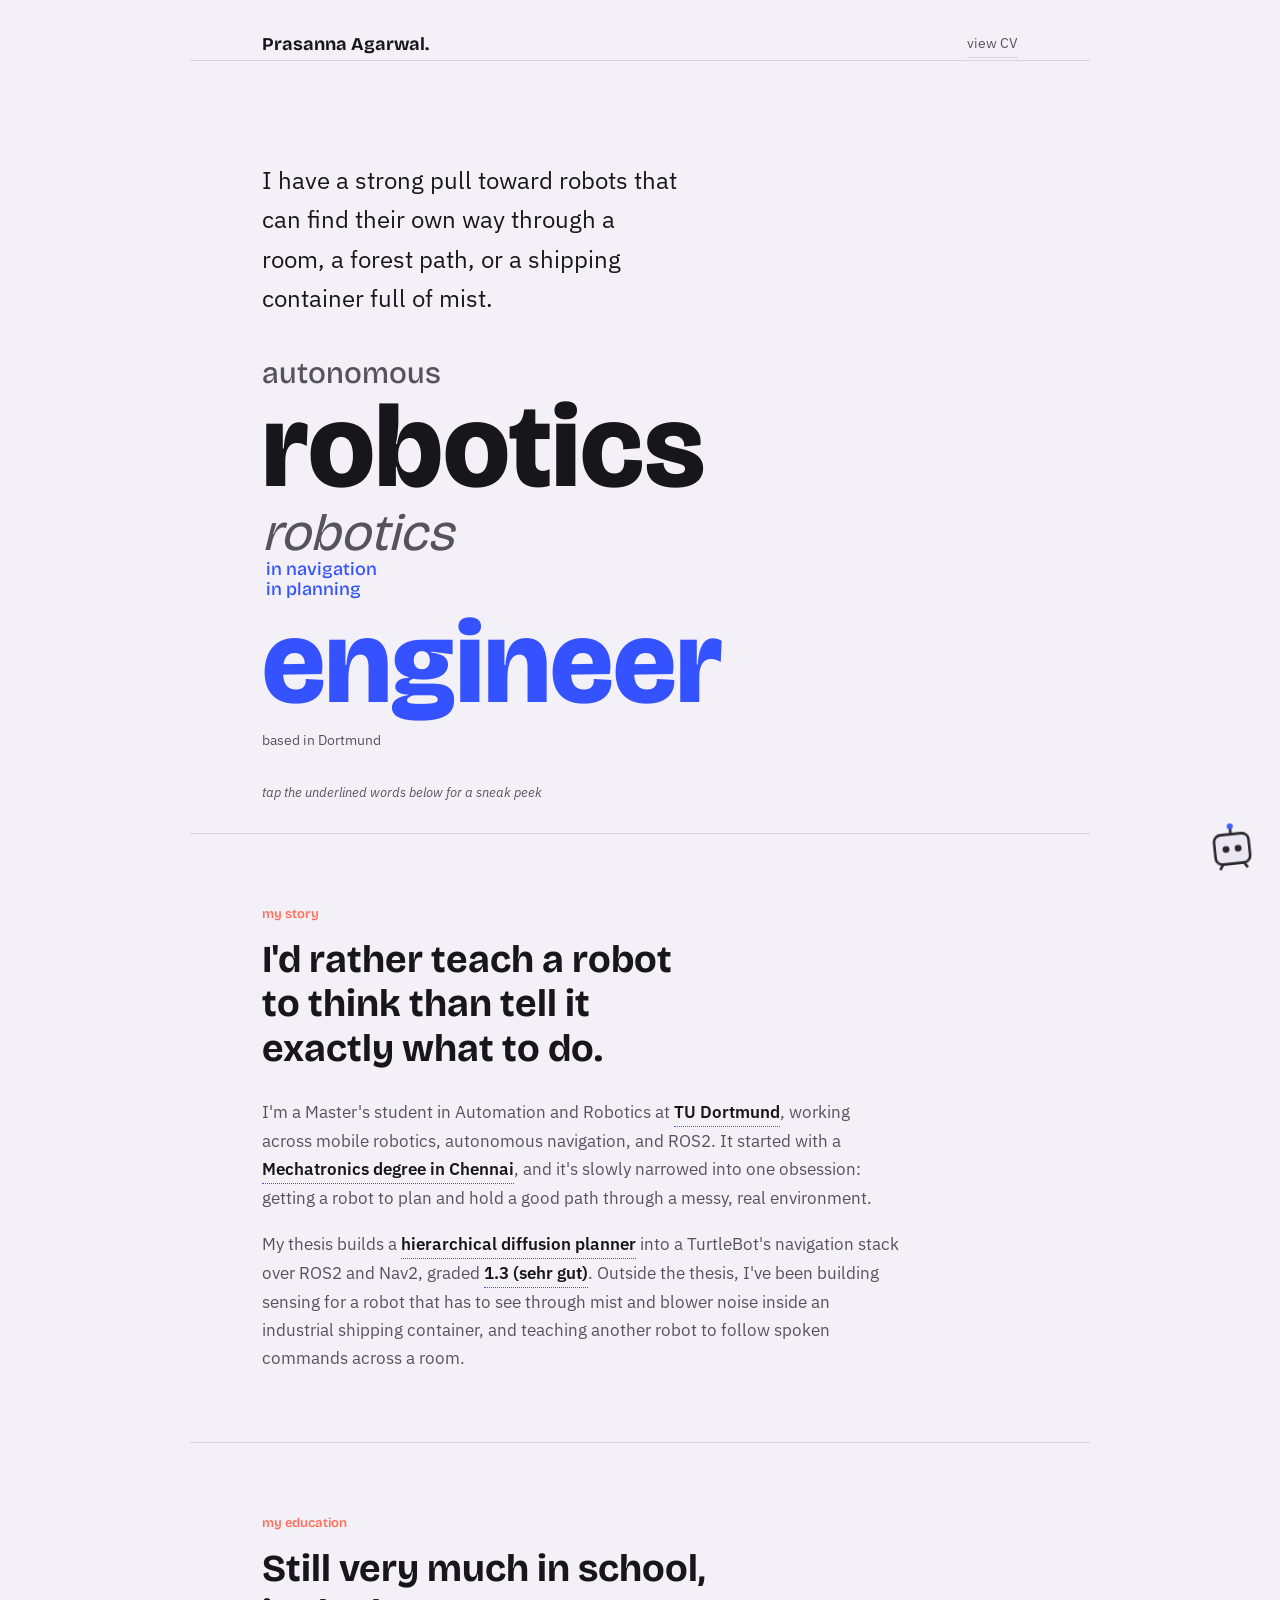
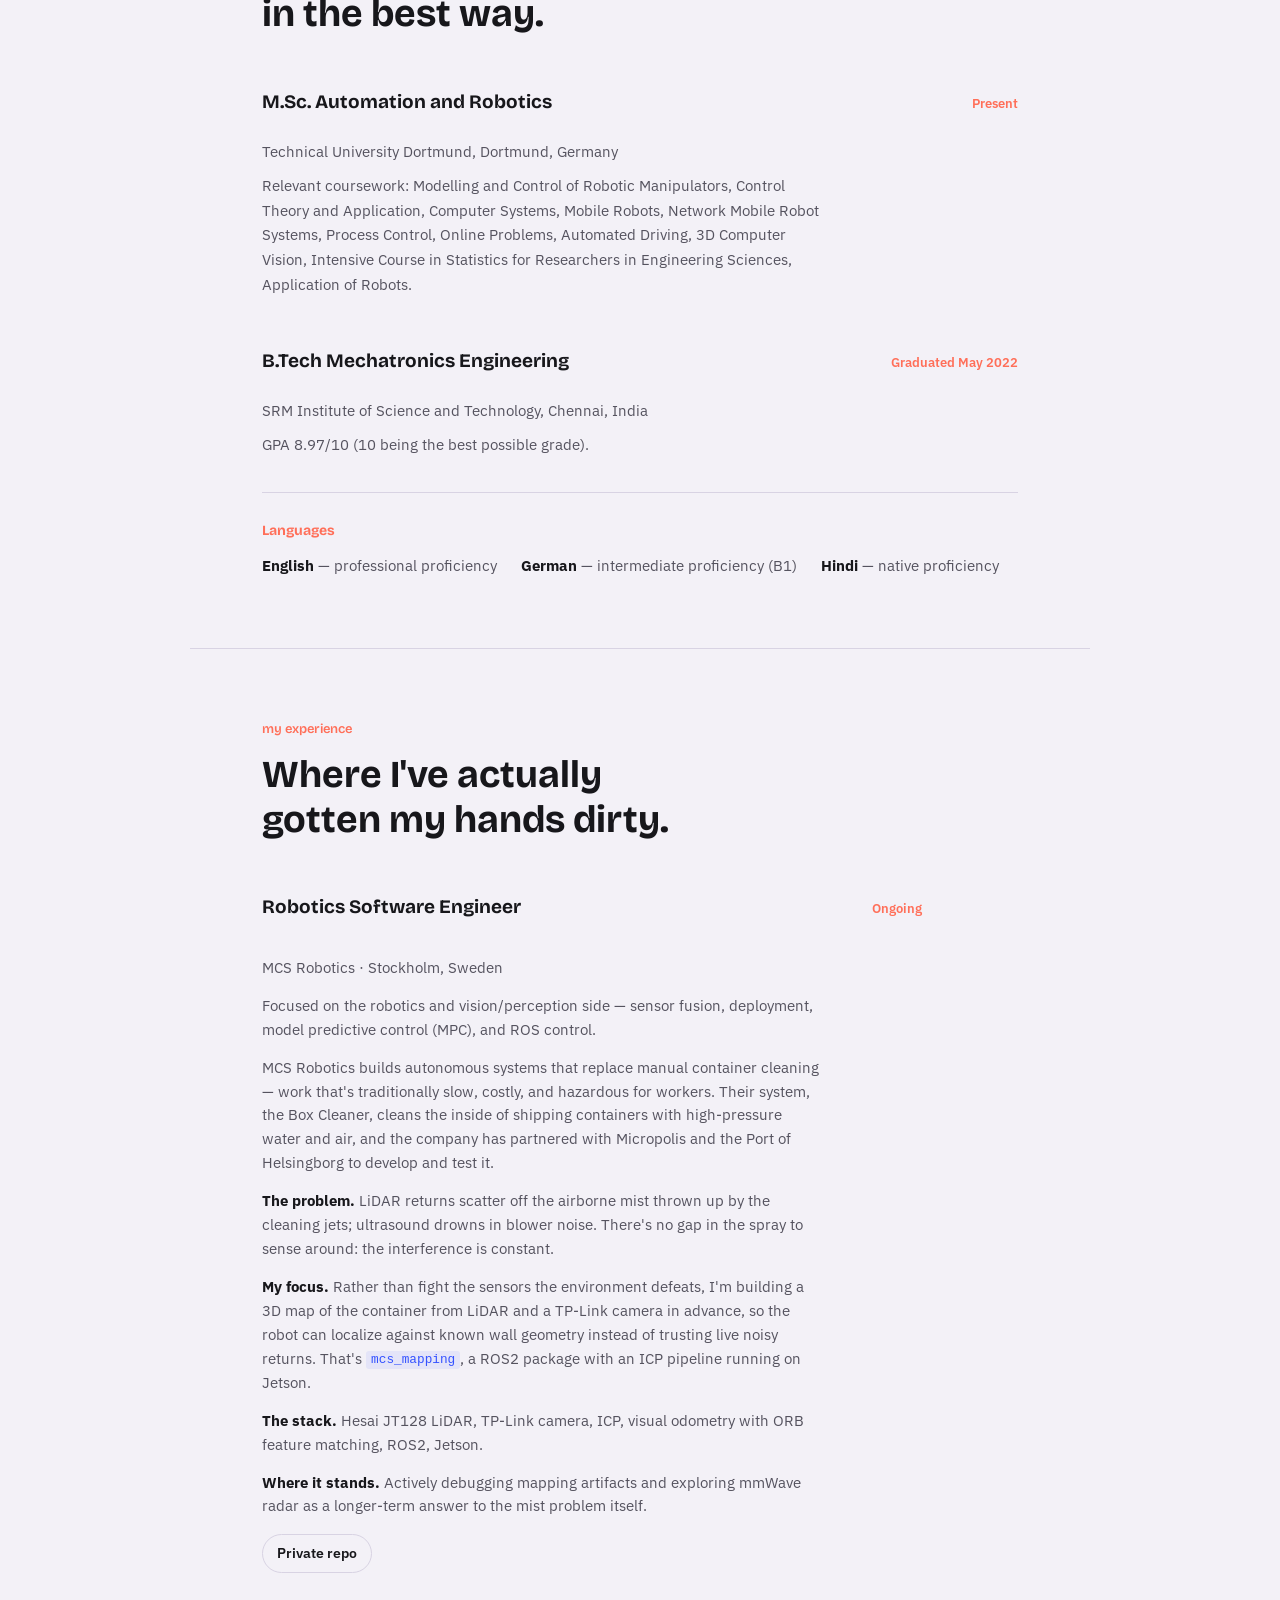
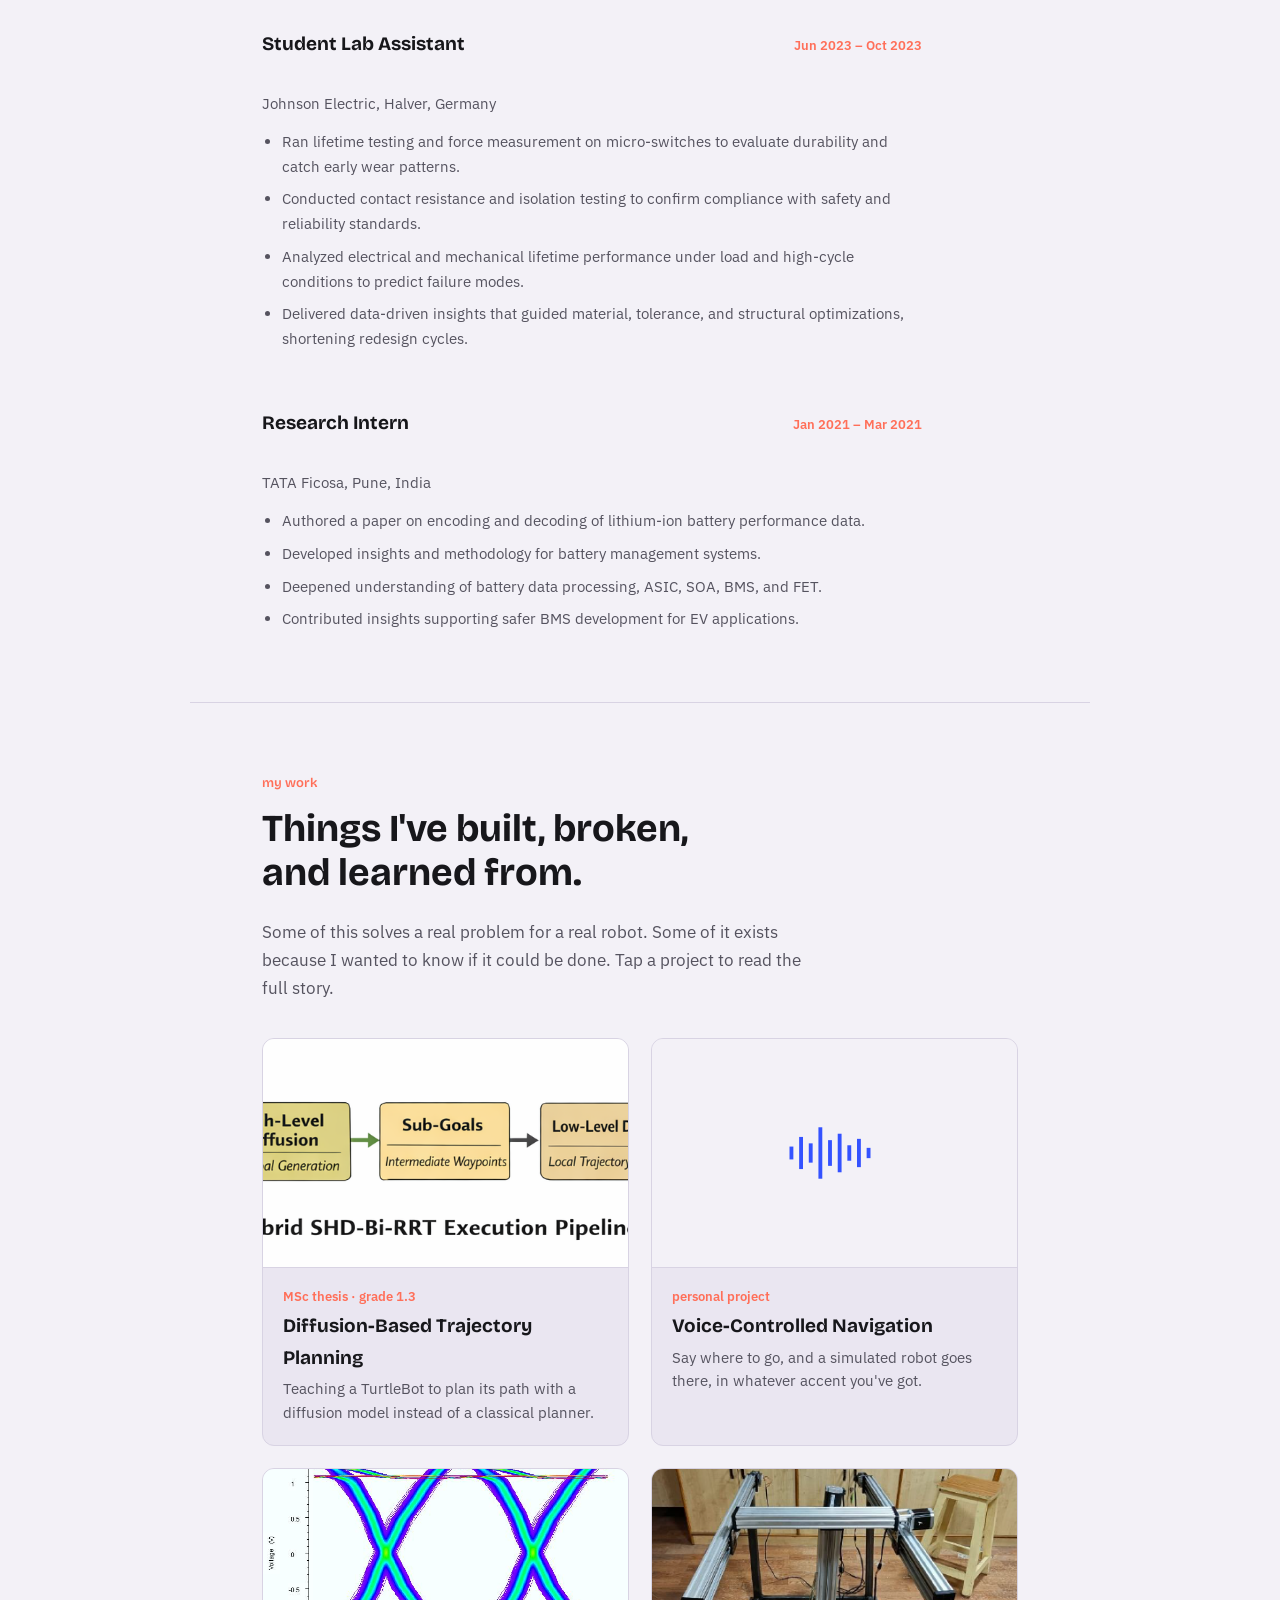
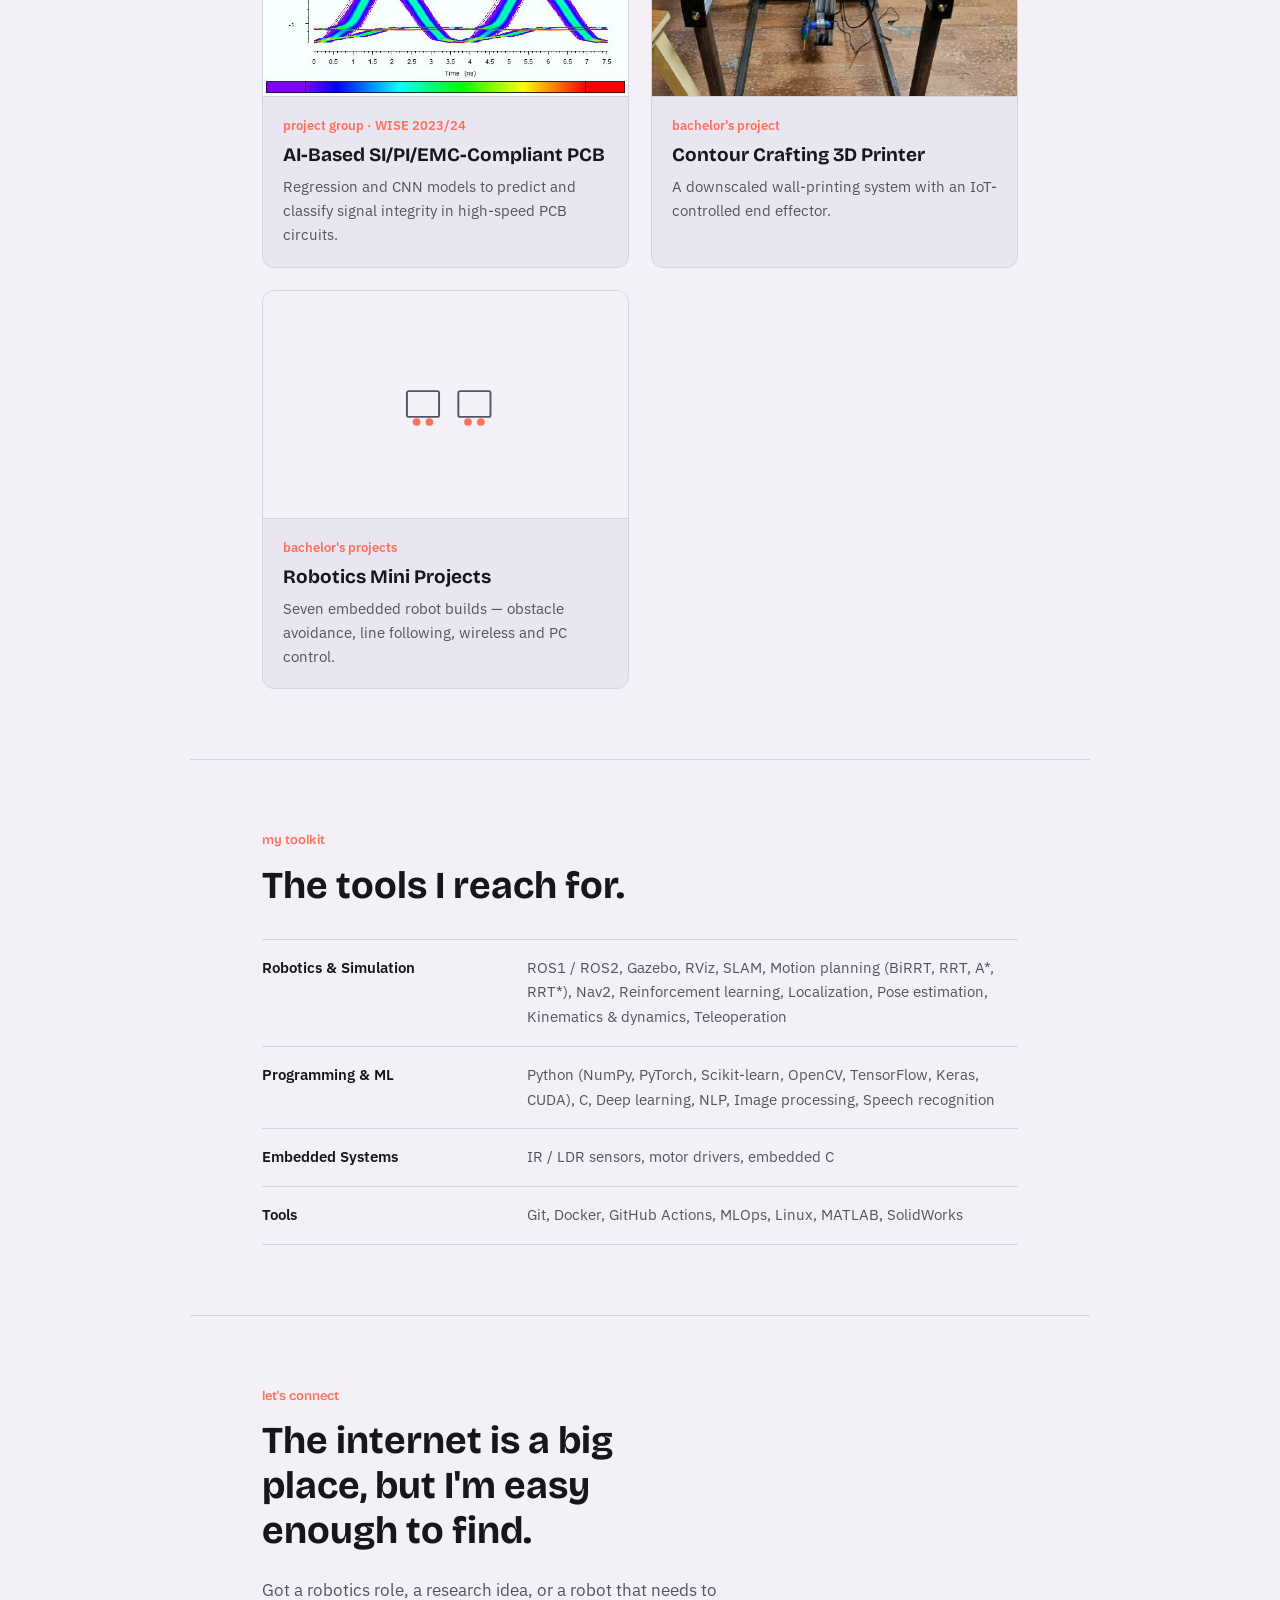
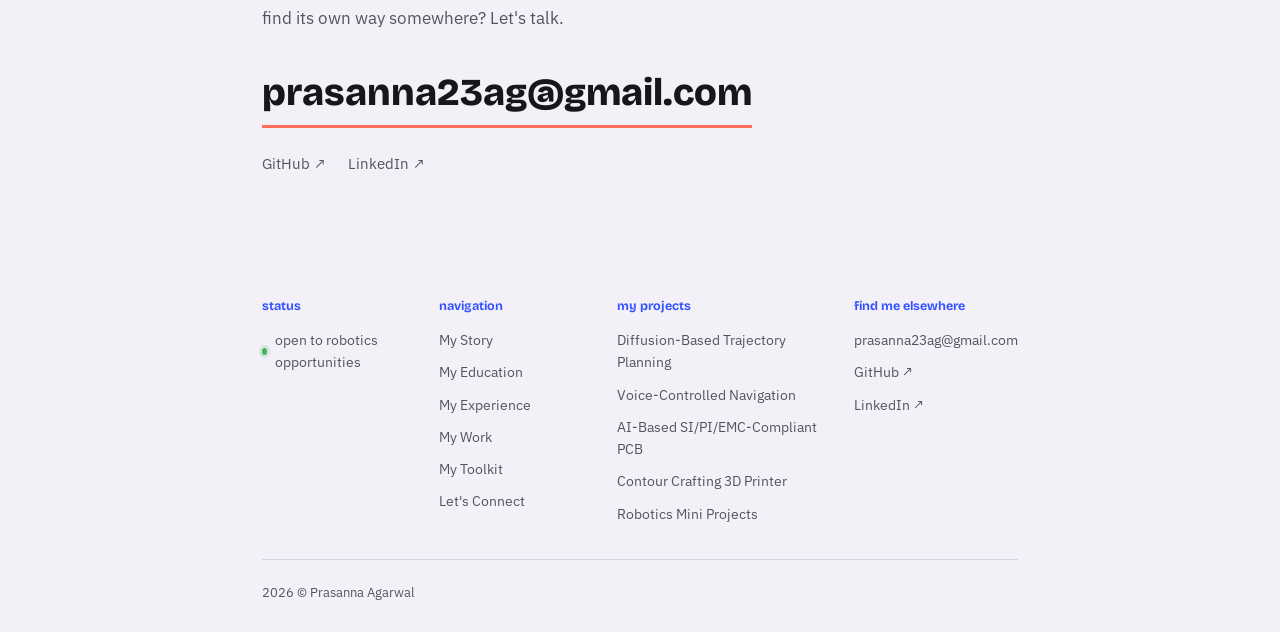
==== index.html @ aa534181 "Add files via upload" ====
<!DOCTYPE html>
<html lang="en">
<head>
<meta charset="UTF-8">
<meta name="viewport" content="width=device-width, initial-scale=1.0">
<title>Prasanna Agarwal, Robotics Engineer</title>
<meta name="description" content="Prasanna Agarwal: mobile robotics, autonomous navigation, trajectory planning. Based in Dortmund.">
<link rel="preconnect" href="https://fonts.googleapis.com">
<link rel="preconnect" href="https://fonts.gstatic.com" crossorigin>
<link href="https://fonts.googleapis.com/css2?family=Bricolage+Grotesque:opsz,wght@12..96,400..800&family=IBM+Plex+Sans:wght@400;500;600&display=swap" rel="stylesheet">
<link rel="stylesheet" href="style.css">
</head>
<body>

<header class="site-header">
  <a href="#" class="wordmark">Prasanna Agarwal.</a>
  <a class="cv-link" href="Prasanna_Agarwal_CV.pdf" target="_blank" rel="noopener">view CV</a>
</header>

<main>

  <!-- HERO -->
  <section class="hero">
    <p class="hero-lede">I have a strong pull toward robots that can find their own way through a room, a forest path, or a shipping container full of mist.</p>

    <div class="word-collage" aria-hidden="false">
      <span class="cw cw-a">autonomous</span>
      <span class="cw cw-b">robotics</span>
      <span class="cw cw-c">robotics</span>
      <span class="cw cw-dash">in navigation</span>
      <span class="cw cw-dash">in planning</span>
      <span class="cw cw-final">engineer</span>
      <span class="cw cw-caption">based in Dortmund</span>
    </div>

    <p class="tip-hint">tap the underlined words below for a sneak peek</p>
  </section>

  <!-- MY STORY -->
  <section id="about" class="story reveal">
    <div class="section-kicker">my story</div>
    <h2>I'd rather teach a robot to think than tell it exactly what to do.</h2>

    <div class="story-body">
      <p>I'm a Master's student in Automation and Robotics at
        <button class="term" data-tip="Technical University Dortmund, Germany, where I'm finishing my Master's.">TU Dortmund</button>,
        working across mobile robotics, autonomous navigation, and ROS2. It started with a
        <button class="term" data-tip="B.Tech in Mechatronics Engineering, SRM Institute of Science and Technology, Chennai. Graduated May 2022.">Mechatronics degree in Chennai</button>,
        and it's slowly narrowed into one obsession: getting a robot to plan and hold a good path through a messy, real environment.
      </p>
      <p>My thesis builds a
        <button class="term" data-tip="A generative approach that learns to denoise random paths into smooth, collision-aware trajectories, trained on BiRRT-sampled paths.">hierarchical diffusion planner</button>
        into a TurtleBot's navigation stack over ROS2 and Nav2, graded
        <button class="term" data-tip="German university grading scale: 1.0 is the best possible grade, 4.0 is the minimum passing grade. 1.3 translates to sehr gut (very good).">1.3 (sehr gut)</button>.
        Outside the thesis, I've been building sensing for a robot that has to see through mist and blower noise inside an industrial shipping container, and teaching another robot to follow spoken commands across a room.
      </p>
    </div>
  </section>

  <!-- MY EDUCATION -->
  <section id="education" class="education reveal">
    <div class="section-kicker">my education</div>
    <h2>Still very much in school, in the best way.</h2>

    <div class="education-list">
      <div class="education-item">
        <div class="education-head">
          <h3>M.Sc. Automation and Robotics</h3>
          <span class="education-dates">Present</span>
        </div>
        <p class="education-org">Technical University Dortmund, Dortmund, Germany</p>
        <p class="education-detail">Relevant coursework: Modelling and Control of Robotic Manipulators, Control Theory and Application, Computer Systems, Mobile Robots, Network Mobile Robot Systems, Process Control, Online Problems, Automated Driving, 3D Computer Vision, Intensive Course in Statistics for Researchers in Engineering Sciences, Application of Robots.</p>
      </div>
      <div class="education-item">
        <div class="education-head">
          <h3>B.Tech Mechatronics Engineering</h3>
          <span class="education-dates">Graduated May 2022</span>
        </div>
        <p class="education-org">SRM Institute of Science and Technology, Chennai, India</p>
        <p class="education-detail">GPA 8.97/10 (10 being the best possible grade).</p>
      </div>
    </div>

    <div class="languages-block">
      <h4>Languages</h4>
      <div class="languages-list">
        <span><strong>English</strong> — professional proficiency</span>
        <span><strong>German</strong> — intermediate proficiency (B1)</span>
        <span><strong>Hindi</strong> — native proficiency</span>
      </div>
    </div>
  </section>

  <!-- MY EXPERIENCE -->
  <section id="experience" class="experience reveal">
    <div class="section-kicker">my experience</div>
    <h2>Where I've actually gotten my hands dirty.</h2>

    <div class="experience-list">

      <article class="experience-item">
        <div class="experience-head">
          <h3>Robotics Software Engineer</h3>
          <span class="experience-dates">Ongoing</span>
        </div>
        <p class="experience-org">MCS Robotics · Stockholm, Sweden</p>
        <p class="experience-summary">Focused on the robotics and vision/perception side — sensor fusion, deployment, model predictive control (MPC), and ROS control.</p>
        <p class="experience-summary">MCS Robotics builds autonomous systems that replace manual container cleaning — work that's traditionally slow, costly, and hazardous for workers. Their system, the Box Cleaner, cleans the inside of shipping containers with high-pressure water and air, and the company has partnered with Micropolis and the Port of Helsingborg to develop and test it.</p>

        <p><strong>The problem.</strong> LiDAR returns scatter off the airborne mist thrown up by the cleaning jets; ultrasound drowns in blower noise. There's no gap in the spray to sense around: the interference is constant.</p>
        <p><strong>My focus.</strong> Rather than fight the sensors the environment defeats, I'm building a 3D map of the container from LiDAR and a TP-Link camera in advance, so the robot can localize against known wall geometry instead of trusting live noisy returns. That's <code>mcs_mapping</code>, a ROS2 package with an ICP pipeline running on Jetson.</p>
        <p><strong>The stack.</strong> Hesai JT128 LiDAR, TP-Link camera, ICP, visual odometry with ORB feature matching, ROS2, Jetson.</p>
        <p><strong>Where it stands.</strong> Actively debugging mapping artifacts and exploring mmWave radar as a longer-term answer to the mist problem itself.</p>
        <div class="project-links">
          <span class="project-link project-link--disabled" title="Codebase is private — happy to walk through it on request.">Private repo</span>
        </div>
      </article>

      <article class="experience-item">
        <div class="experience-head">
          <h3>Student Lab Assistant</h3>
          <span class="experience-dates">Jun 2023 – Oct 2023</span>
        </div>
        <p class="experience-org">Johnson Electric, Halver, Germany</p>
        <ul class="experience-bullets">
          <li>Ran lifetime testing and force measurement on micro-switches to evaluate durability and catch early wear patterns.</li>
          <li>Conducted contact resistance and isolation testing to confirm compliance with safety and reliability standards.</li>
          <li>Analyzed electrical and mechanical lifetime performance under load and high-cycle conditions to predict failure modes.</li>
          <li>Delivered data-driven insights that guided material, tolerance, and structural optimizations, shortening redesign cycles.</li>
        </ul>
      </article>

      <article class="experience-item">
        <div class="experience-head">
          <h3>Research Intern</h3>
          <span class="experience-dates">Jan 2021 – Mar 2021</span>
        </div>
        <p class="experience-org">TATA Ficosa, Pune, India</p>
        <ul class="experience-bullets">
          <li>Authored a paper on encoding and decoding of lithium-ion battery performance data.</li>
          <li>Developed insights and methodology for battery management systems.</li>
          <li>Deepened understanding of battery data processing, ASIC, SOA, BMS, and FET.</li>
          <li>Contributed insights supporting safer BMS development for EV applications.</li>
        </ul>
      </article>

    </div>
  </section>

  <!-- MY WORK -->
  <section id="work" class="work reveal">
    <div class="section-kicker">my work</div>
    <h2>Things I've built, broken, and learned from.</h2>
    <p class="work-lede">Some of this solves a real problem for a real robot. Some of it exists because I wanted to know if it could be done. Tap a project to read the full story.</p>

    <div class="project-list">

      <a class="project-card" href="projects/thesis/">
        <div class="project-thumb">
          <img src="projects/thesis/thesis-pipeline.png" alt="Diagram of the hybrid SHD-Bi-RRT execution pipeline" loading="lazy">
        </div>
        <div class="project-text">
          <span class="project-tag">MSc thesis · grade 1.3</span>
          <h3>Diffusion-Based Trajectory Planning</h3>
          <p>Teaching a TurtleBot to plan its path with a diffusion model instead of a classical planner.</p>
          <span class="project-peek">Python · PyTorch · ROS2 · Nav2 · SLAM</span>
        </div>
      </a>

      <a class="project-card" href="projects/voice-teleop/">
        <div class="project-thumb project-thumb--icon">
          <svg viewBox="0 0 200 140"><g class="pv-wave"><rect x="30" y="60" width="6" height="20"/><rect x="45" y="45" width="6" height="50"/><rect x="60" y="55" width="6" height="30"/><rect x="75" y="30" width="6" height="80"/><rect x="90" y="50" width="6" height="40"/><rect x="105" y="40" width="6" height="60"/><rect x="120" y="58" width="6" height="24"/><rect x="135" y="48" width="6" height="44"/><rect x="150" y="62" width="6" height="16"/></g></svg>
        </div>
        <div class="project-text">
          <span class="project-tag">personal project</span>
          <h3>Voice-Controlled Navigation</h3>
          <p>Say where to go, and a simulated robot goes there, in whatever accent you've got.</p>
          <span class="project-peek">ROS2 · Whisper · Gazebo · Python</span>
        </div>
      </a>

      <a class="project-card" href="projects/pcb-emc/">
        <div class="project-thumb">
          <img src="projects/pcb-emc/pcb-eye-diagram.png" alt="Eye diagram from eCADSTAR simulation used to assess signal integrity" loading="lazy">
        </div>
        <div class="project-text">
          <span class="project-tag">project group · WISE 2023/24</span>
          <h3>AI-Based SI/PI/EMC-Compliant PCB</h3>
          <p>Regression and CNN models to predict and classify signal integrity in high-speed PCB circuits.</p>
          <span class="project-peek">eCADSTAR · TensorFlow · Keras · Streamlit</span>
        </div>
      </a>

      <a class="project-card" href="projects/contour-crafting/">
        <div class="project-thumb">
          <img src="projects/contour-crafting/contour-crafting-robot.png" alt="The physical contour crafting gantry rig with suspended print head" loading="lazy">
        </div>
        <div class="project-text">
          <span class="project-tag">bachelor's project</span>
          <h3>Contour Crafting 3D Printer</h3>
          <p>A downscaled wall-printing system with an IoT-controlled end effector.</p>
          <span class="project-peek">IoT · Embedded control · Concrete flow management</span>
        </div>
      </a>

      <a class="project-card" href="projects/robotics-mini/">
        <div class="project-thumb project-thumb--icon">
          <svg viewBox="0 0 200 140"><rect class="pv-box" x="40" y="50" width="50" height="40" rx="3" fill="none"/><circle class="pv-dot" cx="55" cy="98" r="6"/><circle class="pv-dot" cx="75" cy="98" r="6"/><rect class="pv-box" x="120" y="50" width="50" height="40" rx="3" fill="none"/><circle class="pv-dot" cx="135" cy="98" r="6"/><circle class="pv-dot" cx="155" cy="98" r="6"/><line x1="60" y1="50" x2="60" y2="35"/><line x1="140" y1="50" x2="140" y2="35"/></svg>
        </div>
        <div class="project-text">
          <span class="project-tag">bachelor's projects</span>
          <h3>Robotics Mini Projects</h3>
          <p>Seven embedded robot builds — obstacle avoidance, line following, wireless and PC control.</p>
          <span class="project-peek">IR/LDR sensors · Motor drivers · Embedded C</span>
        </div>
      </a>

    </div>
  </section>

  <!-- MY TOOLKIT -->
  <section id="toolkit" class="toolkit reveal">
    <div class="section-kicker">my toolkit</div>
    <h2>The tools I reach for.</h2>

    <div class="toolkit-list">
      <div class="toolkit-row">
        <span class="toolkit-cat">Robotics &amp; Simulation</span>
        <span class="toolkit-items">ROS1 / ROS2, Gazebo, RViz, SLAM, Motion planning (BiRRT, RRT, A*, RRT*), Nav2, Reinforcement learning, Localization, Pose estimation, Kinematics &amp; dynamics, Teleoperation</span>
      </div>
      <div class="toolkit-row">
        <span class="toolkit-cat">Programming &amp; ML</span>
        <span class="toolkit-items">Python (NumPy, PyTorch, Scikit-learn, OpenCV, TensorFlow, Keras, CUDA), C, Deep learning, NLP, Image processing, Speech recognition</span>
      </div>
      <div class="toolkit-row">
        <span class="toolkit-cat">Embedded Systems</span>
        <span class="toolkit-items">IR / LDR sensors, motor drivers, embedded C</span>
      </div>
      <div class="toolkit-row">
        <span class="toolkit-cat">Tools</span>
        <span class="toolkit-items">Git, Docker, GitHub Actions, MLOps, Linux, MATLAB, SolidWorks</span>
      </div>
    </div>
  </section>

  <!-- CONNECT -->
  <section id="contact" class="connect reveal">
    <div class="section-kicker">let's connect</div>
    <h2>The internet is a big place, but I'm easy enough to find.</h2>
    <p class="connect-lede">Got a robotics role, a research idea, or a robot that needs to find its own way somewhere? Let's talk.</p>

    <a class="connect-email" href="mailto:prasanna23ag@gmail.com">prasanna23ag@gmail.com</a>

    <div class="connect-links">
      <a href="https://github.com/Prasanna23-ag" target="_blank" rel="noopener">GitHub ↗</a>
      <a href="https://www.linkedin.com/in/prasanna-agarwal/" target="_blank" rel="noopener">LinkedIn ↗</a>
    </div>
  </section>

</main>

<footer class="site-footer">
  <div class="footer-grid">
    <div class="footer-col">
      <h5>status</h5>
      <div class="footer-status">
        <span class="status-dot"></span>
        <!-- edit this line any time your availability changes -->
        open to robotics opportunities
      </div>
    </div>
    <div class="footer-col">
      <h5>navigation</h5>
      <a href="#about">My Story</a>
      <a href="#education">My Education</a>
      <a href="#experience">My Experience</a>
      <a href="#work">My Work</a>
      <a href="#toolkit">My Toolkit</a>
      <a href="#contact">Let's Connect</a>
    </div>
    <div class="footer-col">
      <h5>my projects</h5>
      <a href="projects/thesis/">Diffusion-Based Trajectory Planning</a>
      <a href="projects/voice-teleop/">Voice-Controlled Navigation</a>
      <a href="projects/pcb-emc/">AI-Based SI/PI/EMC-Compliant PCB</a>
      <a href="projects/contour-crafting/">Contour Crafting 3D Printer</a>
      <a href="projects/robotics-mini/">Robotics Mini Projects</a>
    </div>
    <div class="footer-col footer-col--contact">
      <h5>find me elsewhere</h5>
      <a href="mailto:prasanna23ag@gmail.com">prasanna23ag@gmail.com</a>
      <a href="https://github.com/Prasanna23-ag" target="_blank" rel="noopener">GitHub ↗</a>
      <a href="https://www.linkedin.com/in/prasanna-agarwal/" target="_blank" rel="noopener">LinkedIn ↗</a>
    </div>
  </div>
  <div class="footer-bottom">
    <span id="year"></span> © Prasanna Agarwal
  </div>
</footer>

<div class="tooltip" id="tooltip" role="tooltip"></div>

<div class="bot-mascot" aria-hidden="true">
  <svg viewBox="0 0 60 60">
    <line class="bot-antenna" x1="30" y1="6" x2="30" y2="14"/>
    <circle class="bot-tip" cx="30" cy="5" r="3.5"/>
    <rect class="bot-body" x="10" y="14" width="40" height="34" rx="8"/>
    <circle class="bot-eye" cx="23" cy="31" r="4"/>
    <circle class="bot-eye" cx="37" cy="31" r="4"/>
    <line class="bot-antenna" x1="18" y1="48" x2="14" y2="54"/>
    <line class="bot-antenna" x1="42" y1="48" x2="46" y2="54"/>
  </svg>
</div>

<script src="script.js"></script>
</body>
</html>
---- style.css ----
/* ============================================
   TOKENS — cobalt / coral, lavender-paper, personal & bold
   ============================================ */
:root {
  --ink:      #17171B;
  --paper:    #F3F1F7;   /* pale cool lavender-white */
  --paper-2:  #EAE6F1;
  --accent:   #3452FF;   /* cobalt */
  --accent-2: #FF6F59;   /* coral */
  --line:     #D8D3E3;
  --text-soft: #55535F;

  --font-display: 'Bricolage Grotesque', sans-serif;
  --font-body: 'IBM Plex Sans', sans-serif;

  --max-w: 900px;
  --edge: clamp(24px, 6vw, 72px);
}

* { box-sizing: border-box; }
html { scroll-behavior: smooth; }

@media (prefers-reduced-motion: reduce) {
  html { scroll-behavior: auto; }
  *, *::before, *::after { animation-duration: 0.01ms !important; transition-duration: 0.01ms !important; }
}

body {
  margin: 0;
  background: var(--paper);
  color: var(--ink);
  font-family: var(--font-body);
  font-size: 17px;
  line-height: 1.65;
  -webkit-font-smoothing: antialiased;
}

a { color: inherit; text-decoration: none; }

a:focus-visible, button:focus-visible {
  outline: 2px solid var(--accent);
  outline-offset: 3px;
}

h2 {
  font-family: var(--font-display);
  font-weight: 700;
  margin: 0 0 22px;
  font-size: clamp(26px, 3.6vw, 38px);
  line-height: 1.18;
  max-width: 18ch;
}

p { margin: 0; }
code {
  font-family: monospace;
  background: rgba(52, 82, 255, 0.08);
  padding: 0.1em 0.4em;
  border-radius: 3px;
  font-size: 0.88em;
  color: var(--accent);
}

/* ============================================
   HEADER
   ============================================ */
.site-header {
  display: flex;
  justify-content: space-between;
  align-items: center;
  max-width: var(--max-w);
  margin: 0 auto;
  padding: 30px var(--edge) 0;
}

.wordmark {
  font-family: var(--font-display);
  font-weight: 700;
  font-size: 18px;
}

.cv-link {
  font-size: 14px;
  color: var(--text-soft);
  border-bottom: 1px solid var(--line);
  padding-bottom: 2px;
}
.cv-link:hover { color: var(--accent); border-color: var(--accent); }

/* ============================================
   HERO / WORD COLLAGE
   ============================================ */
.hero {
  max-width: var(--max-w);
  margin: 0 auto;
  padding: clamp(48px, 9vw, 100px) var(--edge) 30px;
}

.hero-lede {
  font-size: clamp(19px, 2.4vw, 24px);
  max-width: 30ch;
  color: var(--ink);
  margin-bottom: 40px;
}

.word-collage {
  display: flex;
  flex-direction: column;
  align-items: flex-start;
  gap: 2px;
}

.cw {
  font-family: var(--font-display);
  line-height: 0.98;
}

.cw-a {
  font-size: clamp(22px, 3vw, 30px);
  font-weight: 500;
  color: var(--text-soft);
}
.cw-b {
  font-size: clamp(56px, 11vw, 118px);
  font-weight: 800;
  color: var(--ink);
}
.cw-c {
  font-size: clamp(30px, 5vw, 52px);
  font-weight: 400;
  font-style: italic;
  color: var(--text-soft);
  -webkit-text-stroke: 0;
}
.cw-dash {
  font-size: clamp(15px, 1.8vw, 18px);
  font-weight: 500;
  color: var(--accent);
  margin-left: 4px;
}
.cw-final {
  font-size: clamp(56px, 11vw, 118px);
  font-weight: 800;
  color: var(--accent);
  margin-top: 6px;
}
.cw-caption {
  font-family: var(--font-body);
  font-size: 14px;
  color: var(--text-soft);
  margin-top: 10px;
}

.tip-hint {
  margin-top: 34px;
  font-size: 13px;
  color: var(--text-soft);
  font-style: italic;
}

/* ============================================
   SHARED SECTION STYLES
   ============================================ */
main > section {
  max-width: var(--max-w);
  margin: 0 auto;
  padding: 70px var(--edge);
  border-top: 1px solid var(--line);
}

.section-kicker {
  font-family: var(--font-display);
  font-weight: 600;
  font-size: 13px;
  text-transform: lowercase;
  color: var(--accent-2);
  margin-bottom: 12px;
}

/* ============================================
   MY STORY
   ============================================ */
.story-body {
  margin-top: 26px;
  max-width: 64ch;
  display: flex;
  flex-direction: column;
  gap: 18px;
  color: var(--text-soft);
}

.term {
  font: inherit;
  color: var(--ink);
  font-weight: 600;
  background: none;
  border: none;
  border-bottom: 1.5px dotted var(--accent);
  padding: 0;
  cursor: pointer;
  position: relative;
}
.term:hover, .term:focus-visible { color: var(--accent); }

/* ============================================
   MY EDUCATION
   ============================================ */
.education-list {
  margin-top: 30px;
  display: flex;
  flex-direction: column;
  gap: 28px;
}

.education-head {
  display: flex;
  justify-content: space-between;
  align-items: baseline;
  gap: 12px;
  flex-wrap: wrap;
}

.education-head h3 {
  font-family: var(--font-display);
  font-size: 19px;
  font-weight: 700;
}

.education-dates {
  font-size: 13px;
  color: var(--accent-2);
  font-weight: 600;
  white-space: nowrap;
}

.education-org {
  font-size: 14.5px;
  color: var(--text-soft);
  margin-top: 4px;
}

.education-detail {
  margin-top: 10px;
  font-size: 15px;
  color: var(--text-soft);
  max-width: 62ch;
}

/* ============================================
   MY EXPERIENCE
   ============================================ */
.experience-list {
  margin-top: 30px;
  display: flex;
  flex-direction: column;
  gap: 36px;
}

.experience-item { max-width: 66ch; }

.experience-head {
  display: flex;
  justify-content: space-between;
  align-items: baseline;
  gap: 12px;
  flex-wrap: wrap;
}

.experience-head h3 {
  font-family: var(--font-display);
  font-size: 19px;
  font-weight: 700;
}

.experience-dates {
  font-size: 13px;
  color: var(--accent-2);
  font-weight: 600;
  white-space: nowrap;
}

.experience-org {
  font-size: 14.5px;
  color: var(--text-soft);
  margin-top: 4px;
}

.experience-summary {
  margin-top: 10px;
  font-size: 15px;
  color: var(--text-soft);
}

.experience-bullets {
  margin: 14px 0 0;
  padding-left: 20px;
  color: var(--text-soft);
  font-size: 15px;
  display: flex;
  flex-direction: column;
  gap: 8px;
}

.experience-item > p {
  margin-top: 14px;
  font-size: 14.5px;
  color: var(--text-soft);
  max-width: 62ch;
}
.experience-item > p strong { color: var(--ink); }
.experience-item .project-links { margin-top: 16px; margin-bottom: 0; }

.project-link--disabled {
  cursor: default;
  color: var(--text-soft);
  background: var(--paper);
}
.project-link--disabled:hover {
  color: var(--text-soft);
  background: var(--paper);
  border-color: var(--line);
}

/* ============================================
   MY WORK — thumbnail grid cards
   ============================================ */
.work-lede {
  margin-top: 18px;
  color: var(--text-soft);
  max-width: 56ch;
}

.project-list {
  margin-top: 36px;
  display: grid;
  grid-template-columns: repeat(auto-fit, minmax(260px, 1fr));
  gap: 22px;
}

.project-card {
  display: flex;
  flex-direction: column;
  border: 1px solid var(--line);
  border-radius: 12px;
  background: var(--paper-2);
  overflow: hidden;
  transition: border-color 0.2s ease, transform 0.2s ease, box-shadow 0.2s ease;
}
.project-card:hover {
  border-color: var(--accent);
  transform: translateY(-3px);
  box-shadow: 0 10px 24px rgba(23, 23, 27, 0.08);
}
.project-card:hover h3 { color: var(--accent); }

.project-thumb {
  aspect-ratio: 16 / 10;
  overflow: hidden;
  background: var(--paper);
  border-bottom: 1px solid var(--line);
}
.project-thumb img {
  width: 100%;
  height: 100%;
  object-fit: cover;
  display: block;
  transition: transform 0.35s ease;
}
.project-card:hover .project-thumb img { transform: scale(1.05); }

.project-thumb--icon {
  display: flex;
  align-items: center;
  justify-content: center;
  padding: 22px 30px;
}
.project-thumb--icon svg { width: 100%; height: 100%; max-height: 90px; }

.project-text {
  padding: 18px 20px 20px;
  display: flex;
  flex-direction: column;
}

.pv-path { stroke: var(--accent); stroke-width: 4; stroke-linecap: round; fill: none; }
.pv-dot { fill: var(--accent-2); }
.pv-box { fill: none; stroke: var(--text-soft); stroke-width: 3; }
.pv-mist circle { fill: var(--accent); opacity: 0.55; }
.pv-wave rect { fill: var(--accent); }

.project-tag {
  font-size: 12.5px;
  font-weight: 600;
  color: var(--accent-2);
  display: block;
  margin-bottom: 4px;
}

.project-text h3 {
  font-family: var(--font-display);
  font-size: 19px;
  font-weight: 700;
  margin: 0 0 4px;
}

.project-text p {
  font-size: 14.5px;
  color: var(--text-soft);
}

.project-detail {
  padding: 0;
}

.project-detail p {
  font-size: 15px;
  color: var(--text-soft);
  padding-bottom: 14px;
}
.project-detail p strong { color: var(--ink); }

.project-media {
  display: grid;
  grid-template-columns: 1fr 1fr;
  gap: 10px;
  margin-bottom: 16px;
}

.project-media--single {
  grid-template-columns: 1fr;
  max-width: 420px;
}

.media-placeholder {
  margin: 0;
  aspect-ratio: 4 / 3;
  border: 1.5px dashed var(--line);
  border-radius: 8px;
  display: flex;
  align-items: center;
  justify-content: center;
  background: var(--paper);
}
.media-placeholder span {
  font-size: 13px;
  color: var(--text-soft);
}

.project-media img {
  width: 100%;
  height: 220px;
  object-fit: contain;
  border-radius: 8px;
  display: block;
  background: var(--paper);
  border: 1px solid var(--line);
}

.project-media figure {
  margin: 0;
}
.project-media figcaption {
  margin-top: 6px;
  font-size: 12.5px;
  color: var(--text-soft);
  text-align: center;
}

.project-links {
  display: flex;
  flex-wrap: wrap;
  gap: 12px;
  margin-bottom: 18px;
}

.project-link {
  font-size: 13.5px;
  font-weight: 600;
  color: var(--ink);
  border: 1px solid var(--line);
  padding: 7px 14px;
  border-radius: 30px;
  background: var(--paper);
}
.project-link:hover {
  color: var(--paper);
  background: var(--accent);
  border-color: var(--accent);
}

/* ============================================
   TOOLKIT
   ============================================ */
.toolkit-list {
  margin-top: 30px;
  display: flex;
  flex-direction: column;
}

.toolkit-row {
  display: grid;
  grid-template-columns: 1fr 2fr;
  gap: 20px;
  padding: 16px 0;
  border-top: 1px solid var(--line);
}
.toolkit-row:last-child { border-bottom: 1px solid var(--line); }

.toolkit-cat {
  font-weight: 600;
  font-size: 15px;
}
.toolkit-items {
  color: var(--text-soft);
  font-size: 15px;
}

/* ============================================
   CONNECT
   ============================================ */
.connect-lede {
  margin-top: 18px;
  color: var(--text-soft);
  max-width: 48ch;
}

.connect-email {
  display: inline-block;
  margin-top: 30px;
  font-family: var(--font-display);
  font-weight: 800;
  font-size: clamp(24px, 4.4vw, 38px);
  border-bottom: 3px solid var(--accent-2);
}
.connect-email:hover { color: var(--accent); border-color: var(--accent); }

.connect-links {
  margin-top: 24px;
  display: flex;
  gap: 22px;
}
.connect-links a { color: var(--text-soft); font-size: 15px; }
.connect-links a:hover { color: var(--ink); }

.status-badge {
  margin-top: 40px;
  display: inline-flex;
  align-items: center;
  gap: 8px;
  font-size: 13.5px;
  color: var(--text-soft);
  border: 1px solid var(--line);
  padding: 7px 14px;
  border-radius: 30px;
}
.status-dot {
  width: 7px;
  height: 7px;
  border-radius: 50%;
  background: #3FB65F;
  box-shadow: 0 0 0 3px rgba(63, 182, 95, 0.18);
}

/* ============================================
   FOOTER (see FOOTER GRID rules near end of file)
   ============================================ */

/* ============================================
   TOOLTIP
   ============================================ */
.tooltip {
  position: fixed;
  max-width: 260px;
  background: var(--ink);
  color: var(--paper);
  font-size: 13.5px;
  line-height: 1.45;
  padding: 10px 13px;
  border-radius: 8px;
  pointer-events: none;
  opacity: 0;
  transform: translateY(4px);
  transition: opacity 0.15s ease, transform 0.15s ease;
  z-index: 20;
}
.tooltip.visible { opacity: 1; transform: translateY(0); }

/* ============================================
   PROJECT DETAIL PAGES
   ============================================ */
.project-page {
  max-width: var(--max-w);
  margin: 0 auto;
  padding: 40px var(--edge) 90px;
}

.back-link {
  display: inline-block;
  font-size: 14px;
  color: var(--text-soft);
  margin-bottom: 40px;
}
.back-link:hover { color: var(--accent); }

.project-page-tag {
  font-size: 13px;
  font-weight: 600;
  color: var(--accent-2);
  display: block;
  margin-bottom: 14px;
}

.project-page h1 {
  font-family: var(--font-display);
  font-weight: 800;
  font-size: clamp(30px, 5vw, 46px);
  line-height: 1.12;
  max-width: 20ch;
  margin: 0 0 16px;
}

.project-page-lede {
  font-size: 18px;
  color: var(--text-soft);
  max-width: 56ch;
  margin-bottom: 44px;
}

.project-page .project-detail {
  max-width: 66ch;
}
@media (max-width: 640px) {
  .toolkit-row { grid-template-columns: 1fr; gap: 4px; }
  .education-head, .experience-head { flex-direction: column; gap: 2px; }
}

/* ============================================
   LANGUAGES BLOCK
   ============================================ */
.languages-block {
  margin-top: 34px;
  padding-top: 26px;
  border-top: 1px solid var(--line);
}
.languages-block h4 {
  font-family: var(--font-display);
  font-size: 14px;
  font-weight: 700;
  color: var(--accent-2);
  margin: 0 0 12px;
}
.languages-list {
  display: flex;
  flex-wrap: wrap;
  gap: 10px 24px;
  font-size: 15px;
  color: var(--text-soft);
}
.languages-list strong { color: var(--ink); }

/* ============================================
   PROJECT CARD HOVER SNEAK-PEEK
   ============================================ */
.project-peek {
  display: block;
  max-height: 0;
  overflow: hidden;
  opacity: 0;
  font-size: 12.5px;
  font-weight: 600;
  color: var(--accent);
  transition: max-height 0.25s ease, opacity 0.2s ease, margin-top 0.25s ease;
}
.project-card:hover .project-peek,
.project-card:focus-visible .project-peek {
  max-height: 40px;
  opacity: 1;
  margin-top: 8px;
}

/* ============================================
   SCROLL-REVEAL ANIMATION
   ============================================ */
.reveal {
  opacity: 0;
  transform: translateY(18px);
  transition: opacity 0.6s ease, transform 0.6s ease;
}
.reveal.is-visible {
  opacity: 1;
  transform: translateY(0);
}

/* ============================================
   SCROLL-REACTIVE BOT MASCOT
   ============================================ */
.bot-mascot {
  position: fixed;
  right: 22px;
  bottom: 22px;
  width: 52px;
  height: 52px;
  z-index: 30;
  pointer-events: none;
  opacity: 0.92;
  transition: transform 0.4s ease;
}
.bot-mascot svg { width: 100%; height: 100%; }
.bot-mascot .bot-body { fill: var(--paper-2); stroke: var(--ink); stroke-width: 3; }
.bot-mascot .bot-eye { fill: var(--ink); transition: fill 0.4s ease, cy 0.4s ease; }
.bot-mascot .bot-antenna { stroke: var(--ink); stroke-width: 3; }
.bot-mascot .bot-tip { fill: var(--accent); transition: fill 0.4s ease; }

/* Section-based mascot color states, toggled via JS */
body[data-section="about"] .bot-tip,
body[data-section="education"] .bot-tip { fill: var(--accent-2); }
body[data-section="work"] .bot-eye,
body[data-section="experience"] .bot-eye { fill: var(--accent); }
body[data-section="contact"] .bot-mascot { transform: translateY(-4px) rotate(-6deg); }

@media (max-width: 640px) {
  .bot-mascot { width: 40px; height: 40px; right: 14px; bottom: 14px; }
}

/* ============================================
   FOOTER GRID
   ============================================ */
.site-footer {
  max-width: var(--max-w);
  margin: 0 auto;
  padding: 50px var(--edge) 30px;
  font-size: 13px;
  color: var(--text-soft);
}

.footer-grid {
  display: grid;
  grid-template-columns: 1fr 1fr 1.4fr 1fr;
  gap: 28px;
  padding-bottom: 34px;
}

.footer-col {
  display: flex;
  flex-direction: column;
  gap: 10px;
}
.footer-col h5 {
  font-family: var(--font-display);
  font-size: 12.5px;
  font-weight: 700;
  color: var(--accent);
  text-transform: lowercase;
  margin: 0 0 2px;
}
.footer-col a {
  color: var(--text-soft);
  font-size: 13.5px;
}
.footer-col a:hover { color: var(--ink); }

.footer-status {
  display: flex;
  align-items: center;
  gap: 8px;
  font-size: 13.5px;
  color: var(--text-soft);
}

.footer-col--contact { text-align: left; }

.footer-bottom {
  padding-top: 22px;
  border-top: 1px solid var(--line);
  font-size: 12.5px;
}

@media (max-width: 720px) {
  .footer-grid {
    grid-template-columns: 1fr 1fr;
    row-gap: 30px;
  }
}
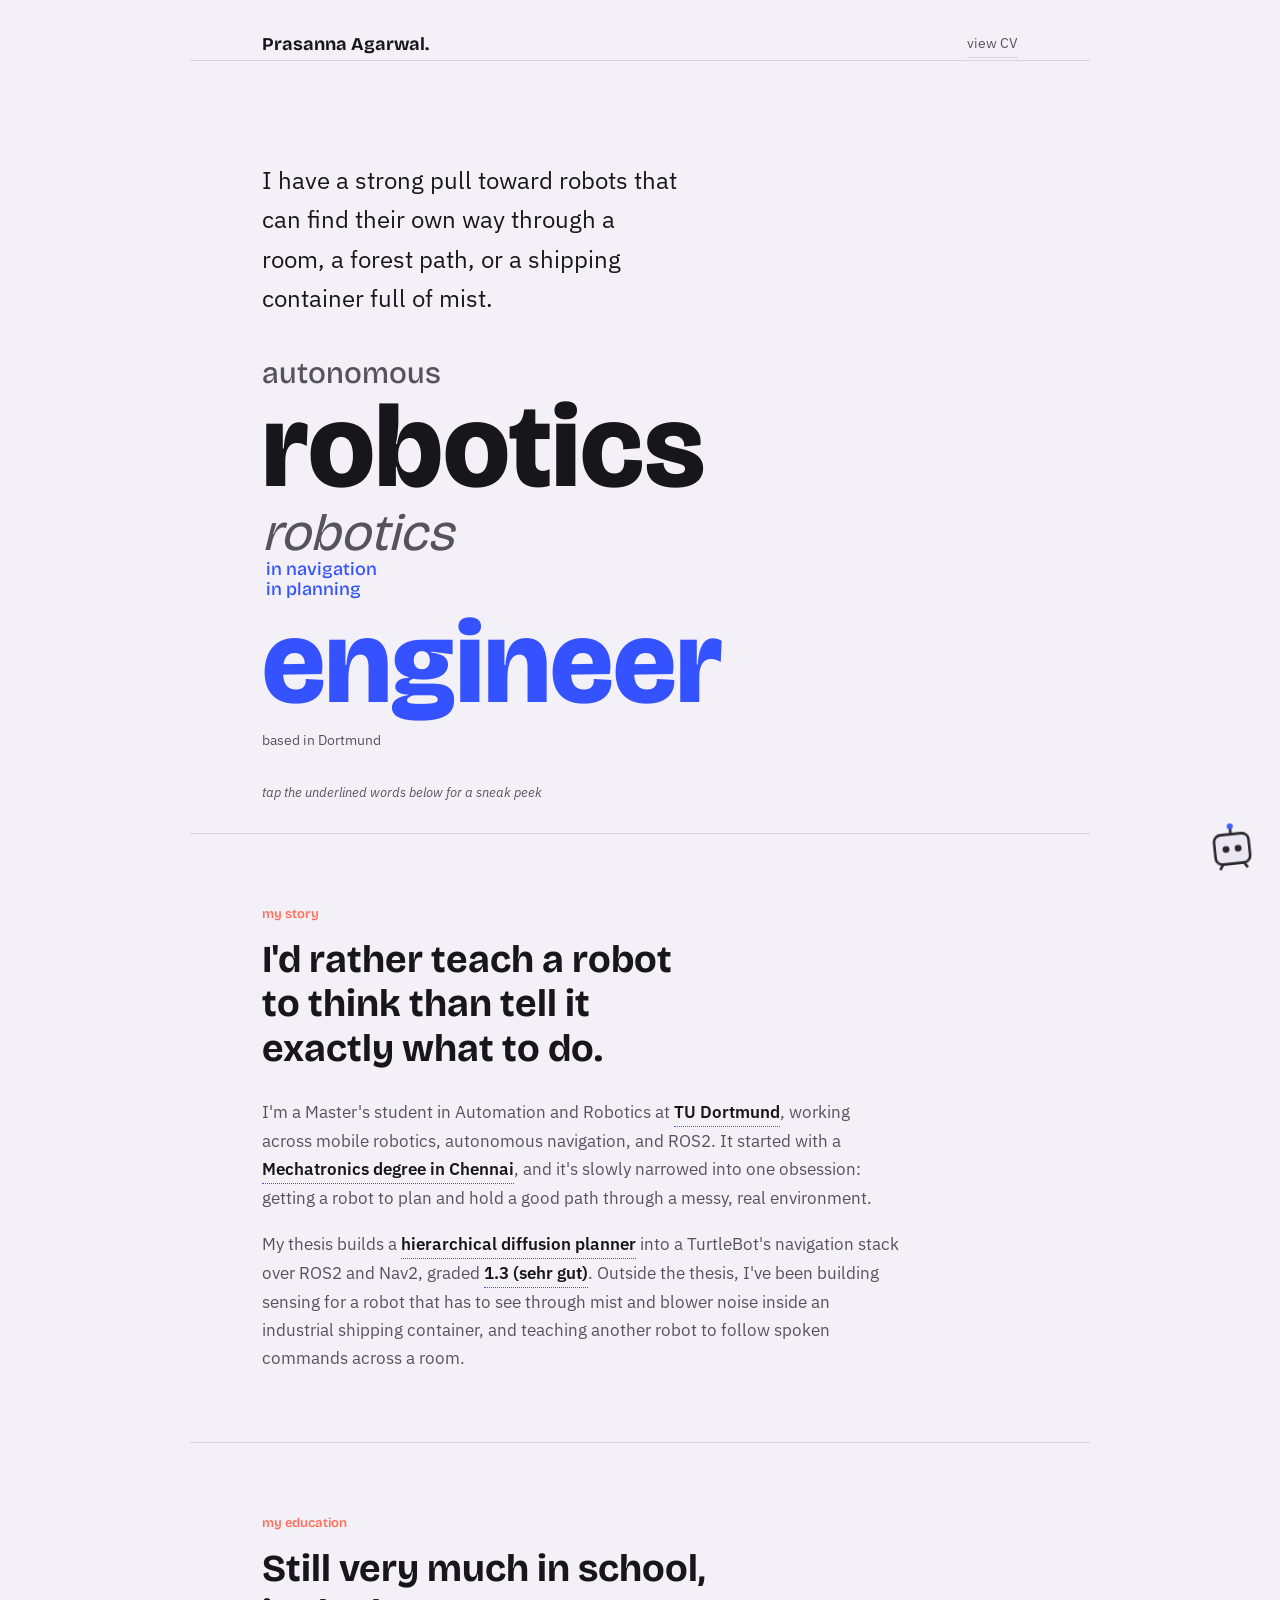
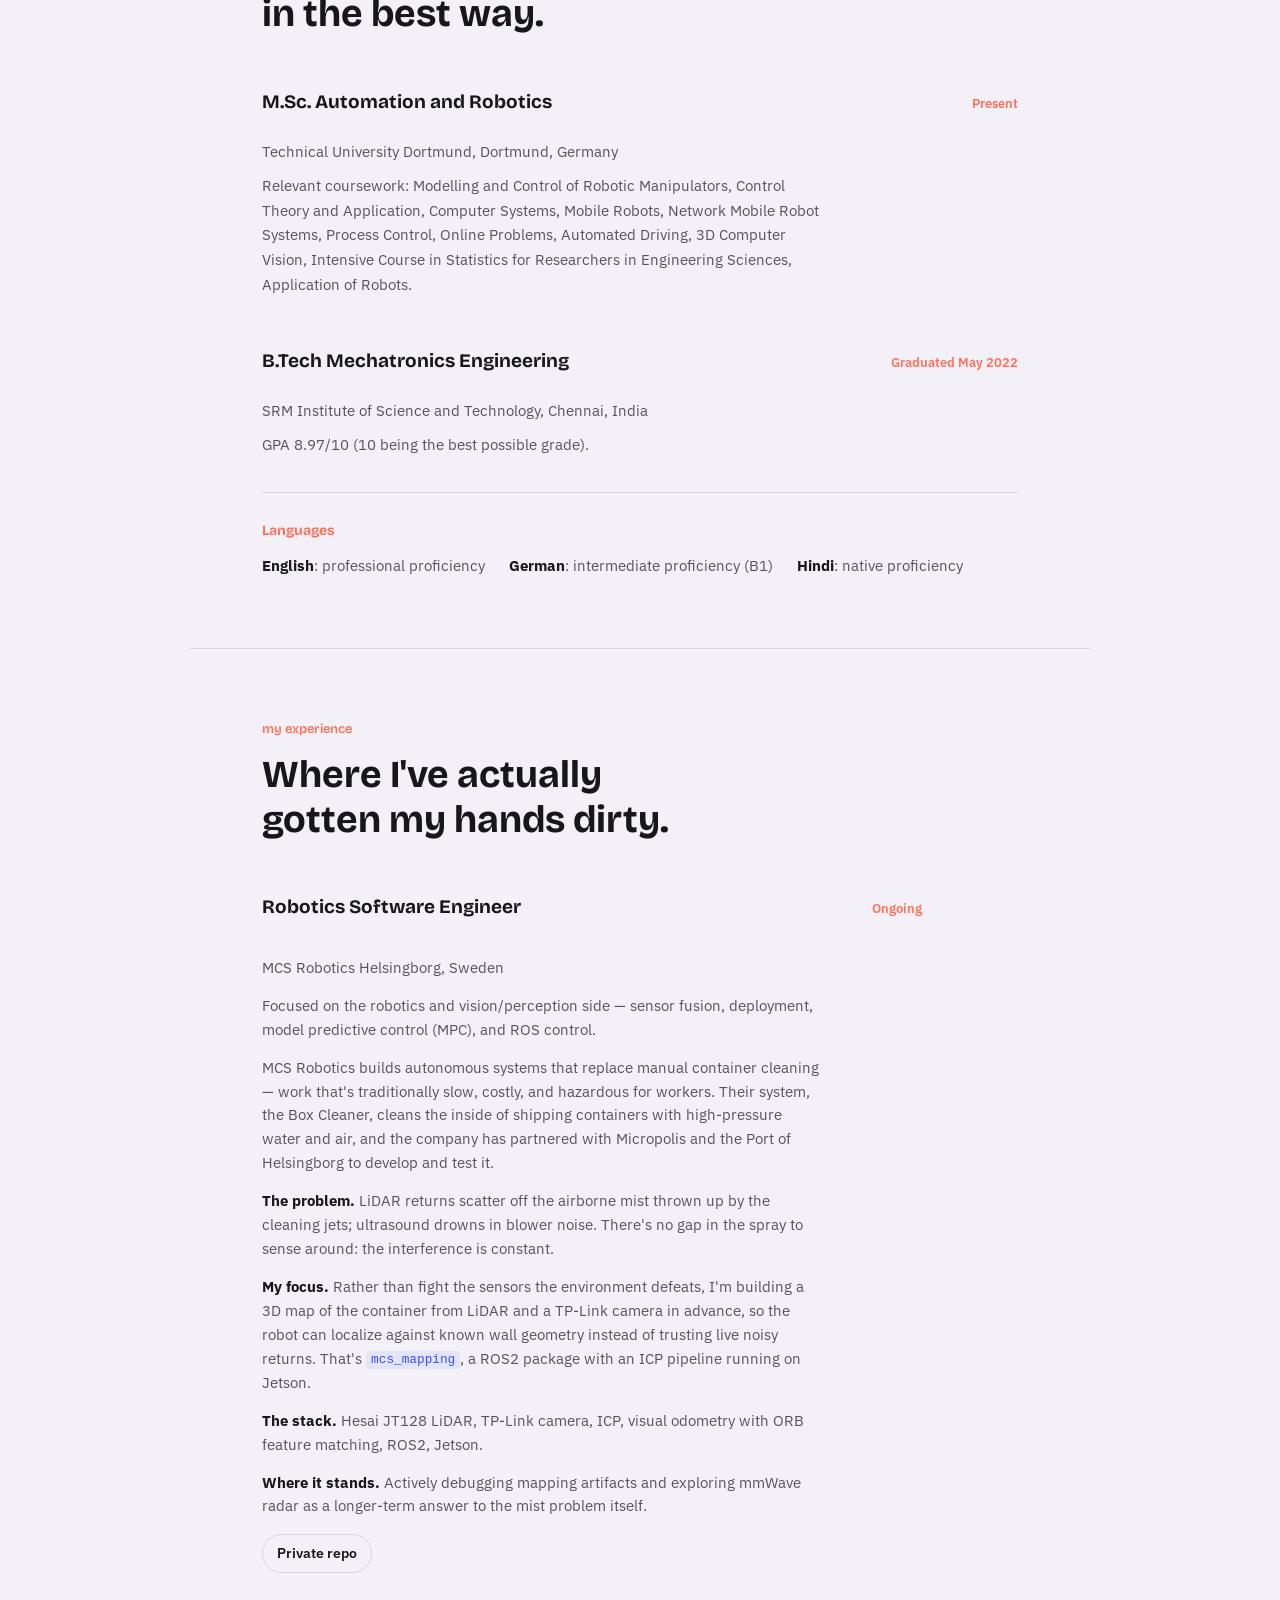
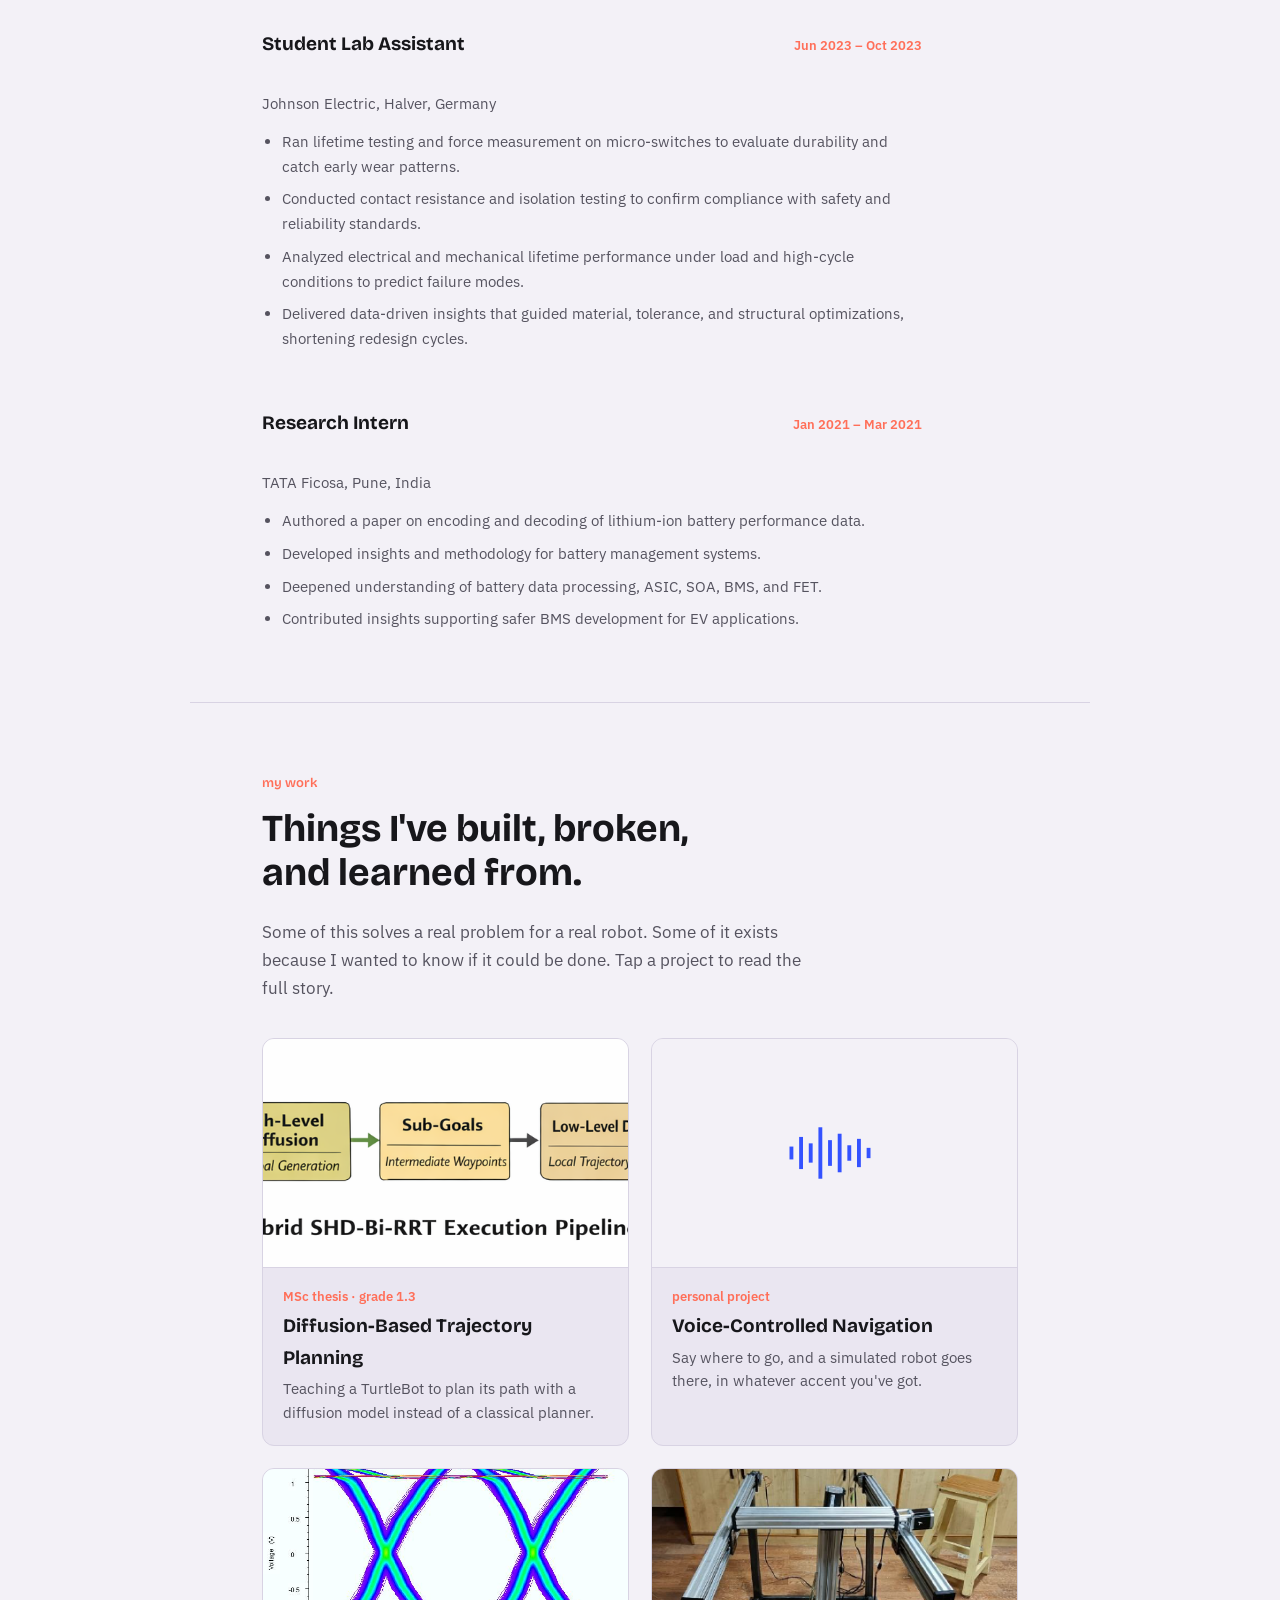
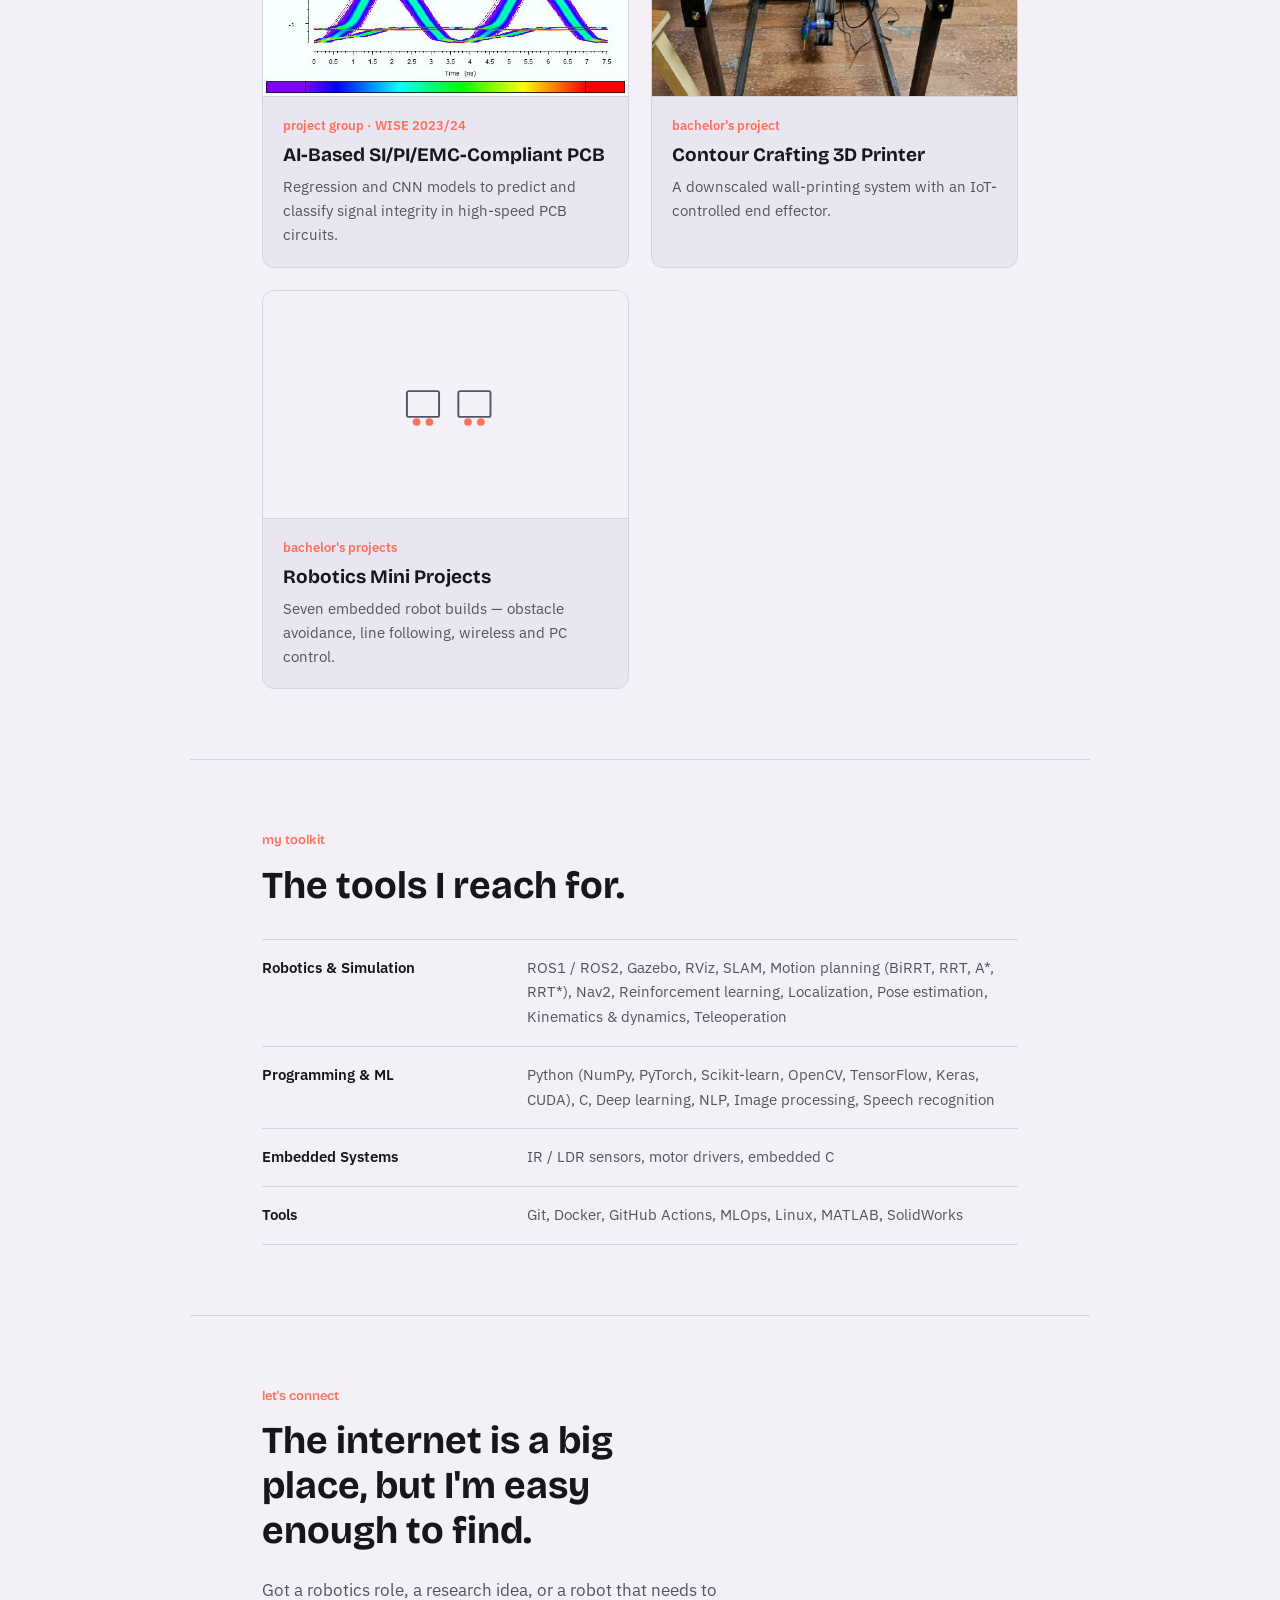
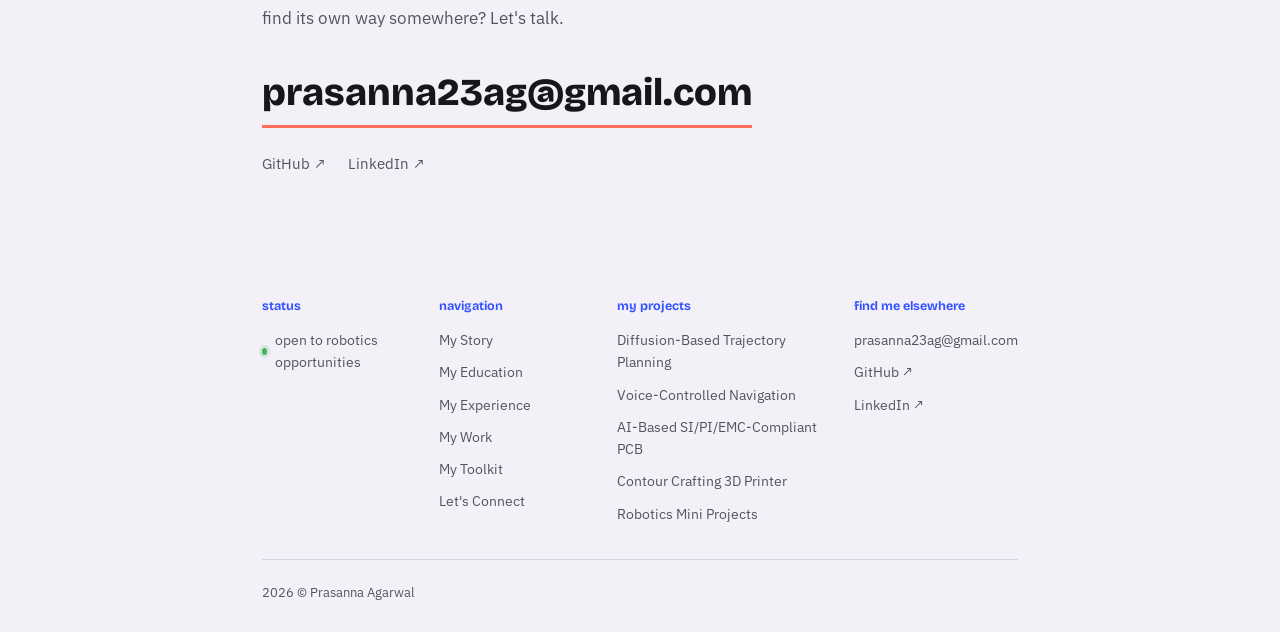
==== commit e40da7a2: "Update index.html" ====
--- a/index.html
+++ b/index.html
@@ -84,9 +84,9 @@
     <div class="languages-block">
       <h4>Languages</h4>
       <div class="languages-list">
-        <span><strong>English</strong> — professional proficiency</span>
-        <span><strong>German</strong> — intermediate proficiency (B1)</span>
-        <span><strong>Hindi</strong> — native proficiency</span>
+        <span><strong>English</strong>: professional proficiency</span>
+        <span><strong>German</strong>: intermediate proficiency (B1)</span>
+        <span><strong>Hindi</strong>: native proficiency</span>
       </div>
     </div>
   </section>
@@ -103,7 +103,7 @@
           <h3>Robotics Software Engineer</h3>
           <span class="experience-dates">Ongoing</span>
         </div>
-        <p class="experience-org">MCS Robotics · Stockholm, Sweden</p>
+        <p class="experience-org">MCS Robotics  Helsingborg, Sweden</p>
         <p class="experience-summary">Focused on the robotics and vision/perception side — sensor fusion, deployment, model predictive control (MPC), and ROS control.</p>
         <p class="experience-summary">MCS Robotics builds autonomous systems that replace manual container cleaning — work that's traditionally slow, costly, and hazardous for workers. Their system, the Box Cleaner, cleans the inside of shipping containers with high-pressure water and air, and the company has partnered with Micropolis and the Port of Helsingborg to develop and test it.</p>
 
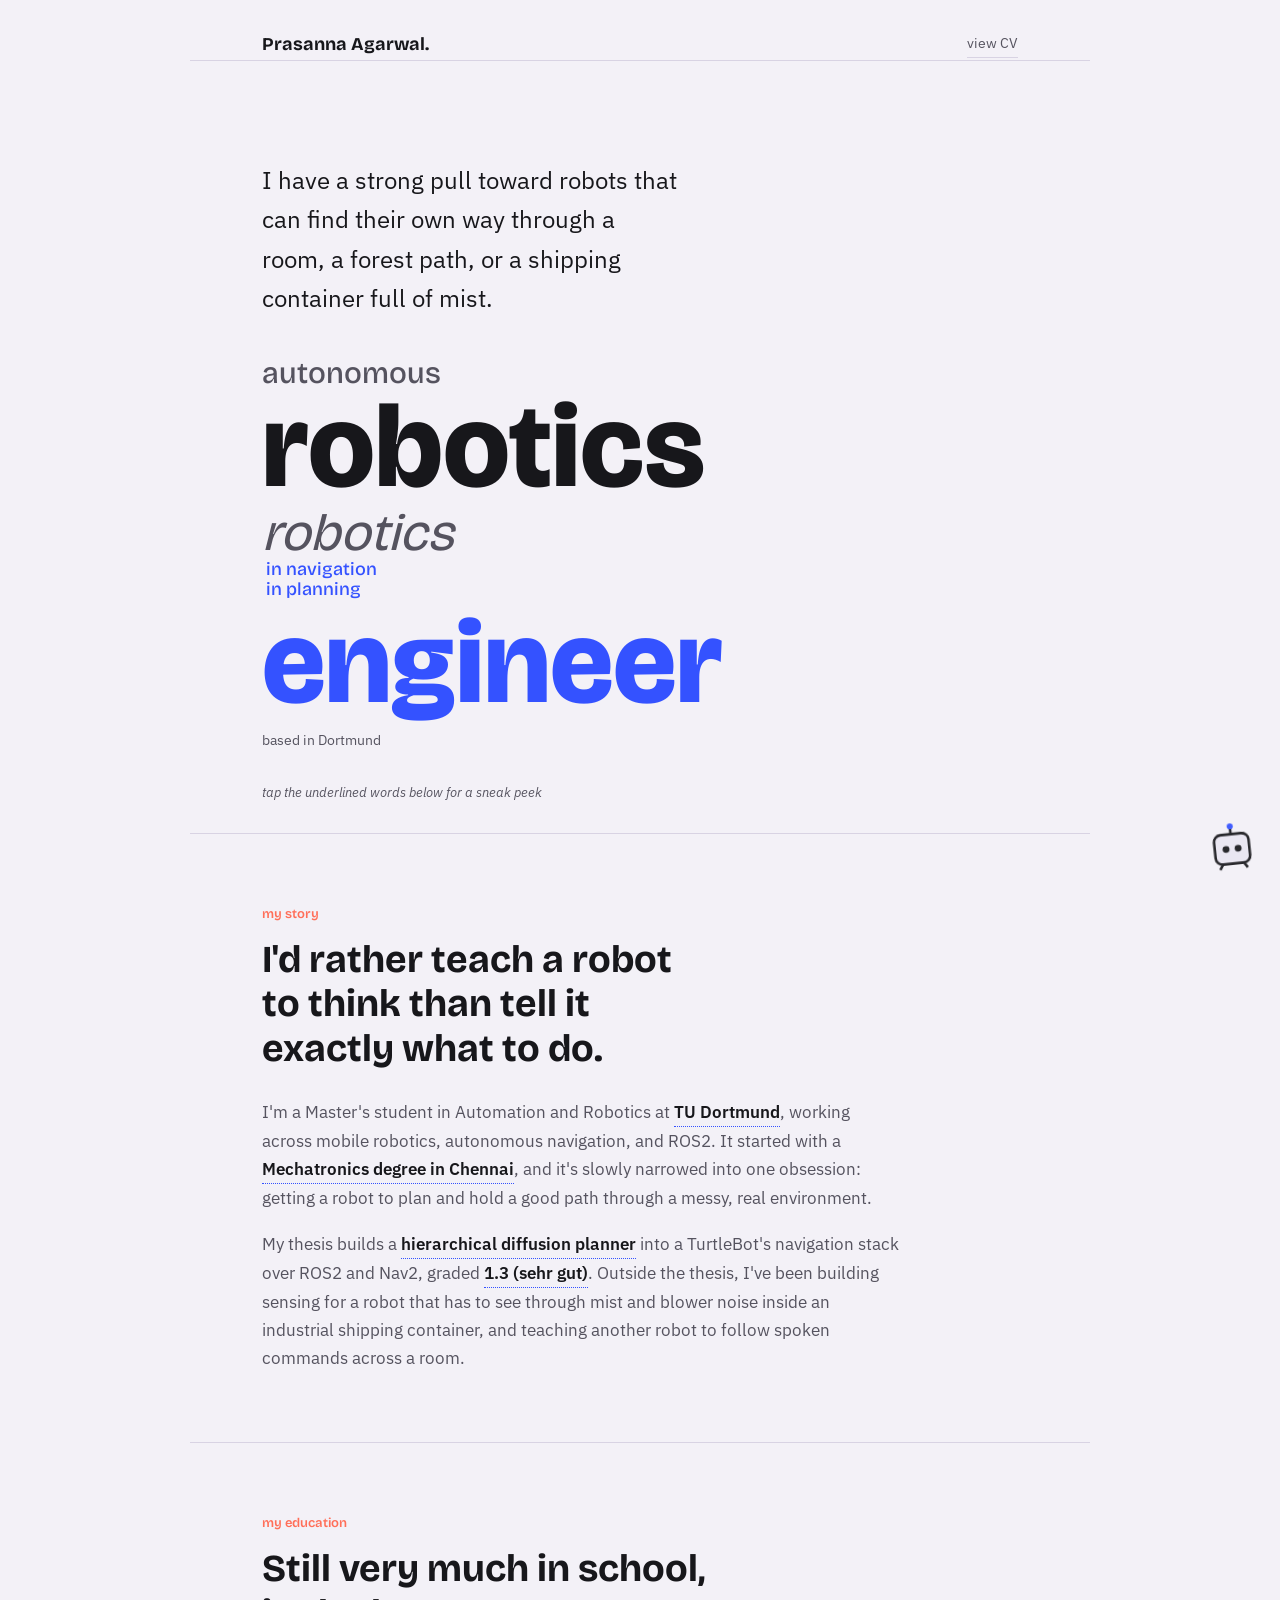
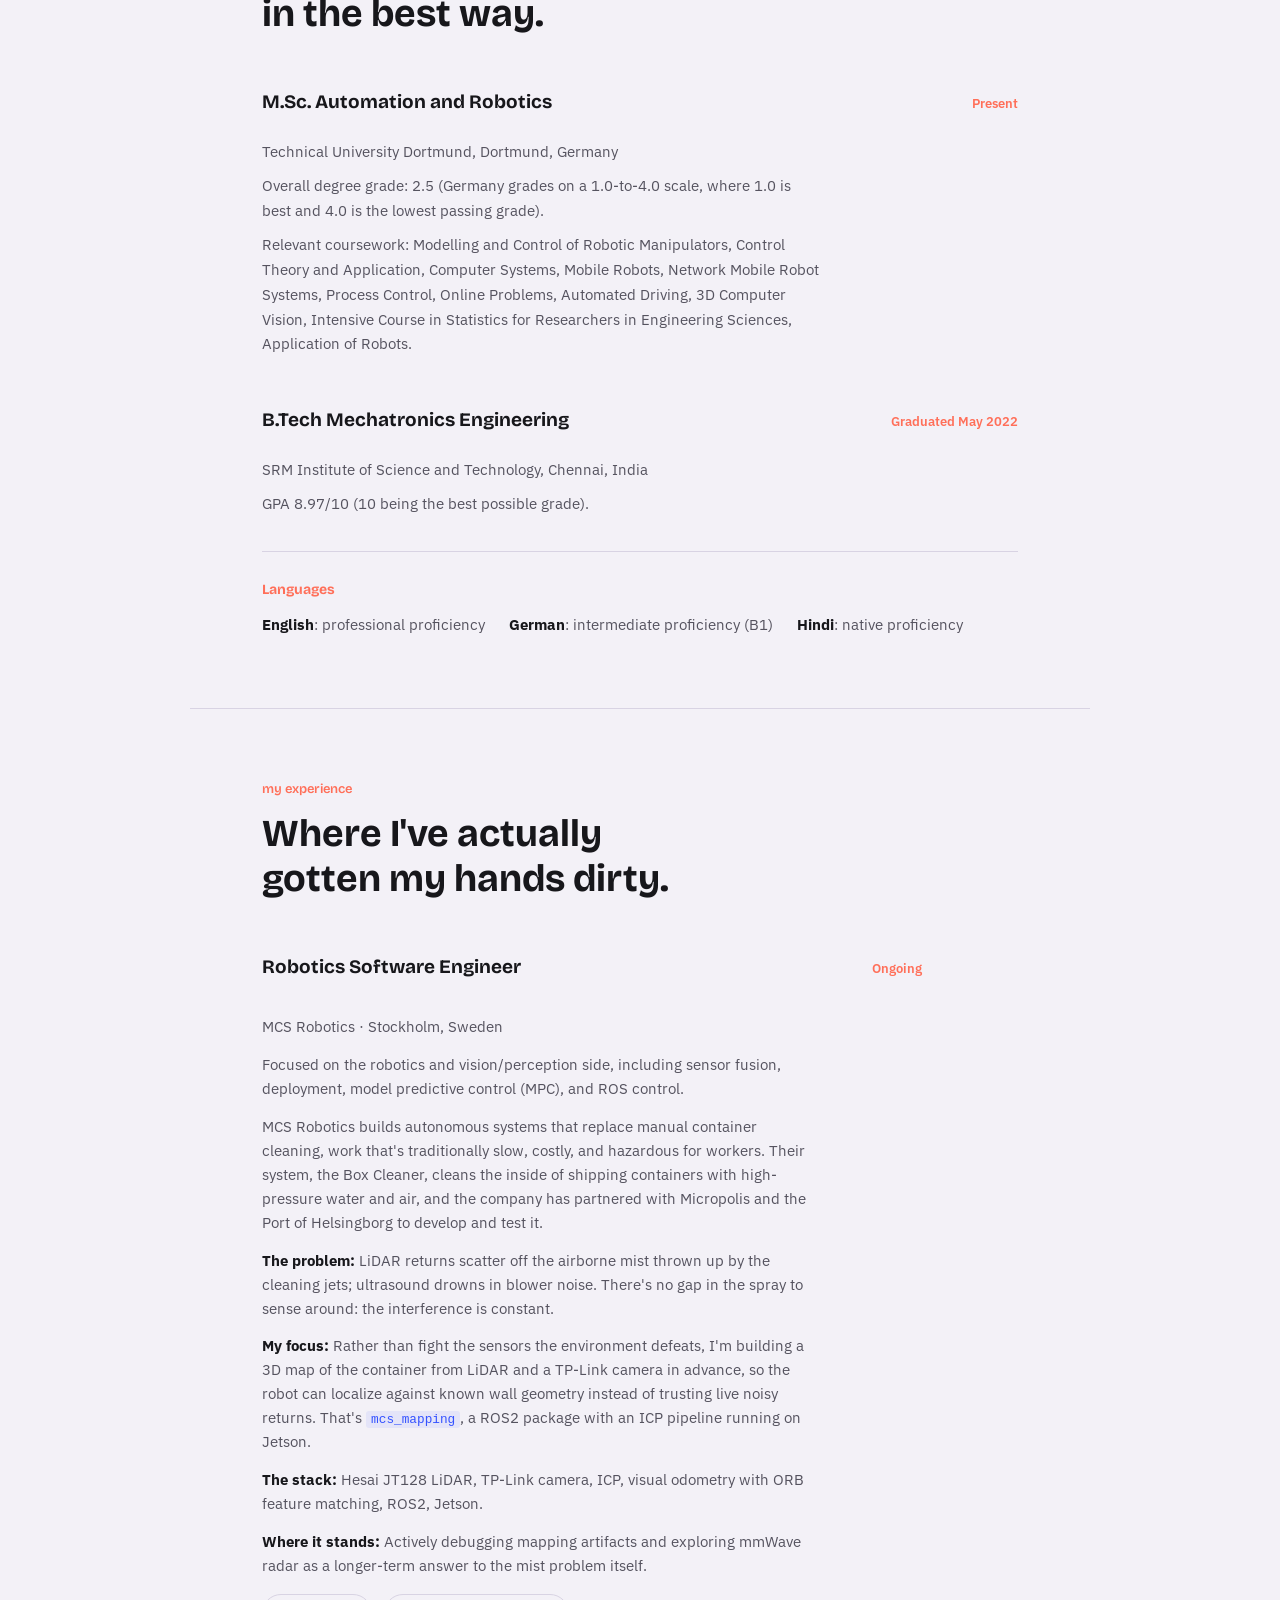
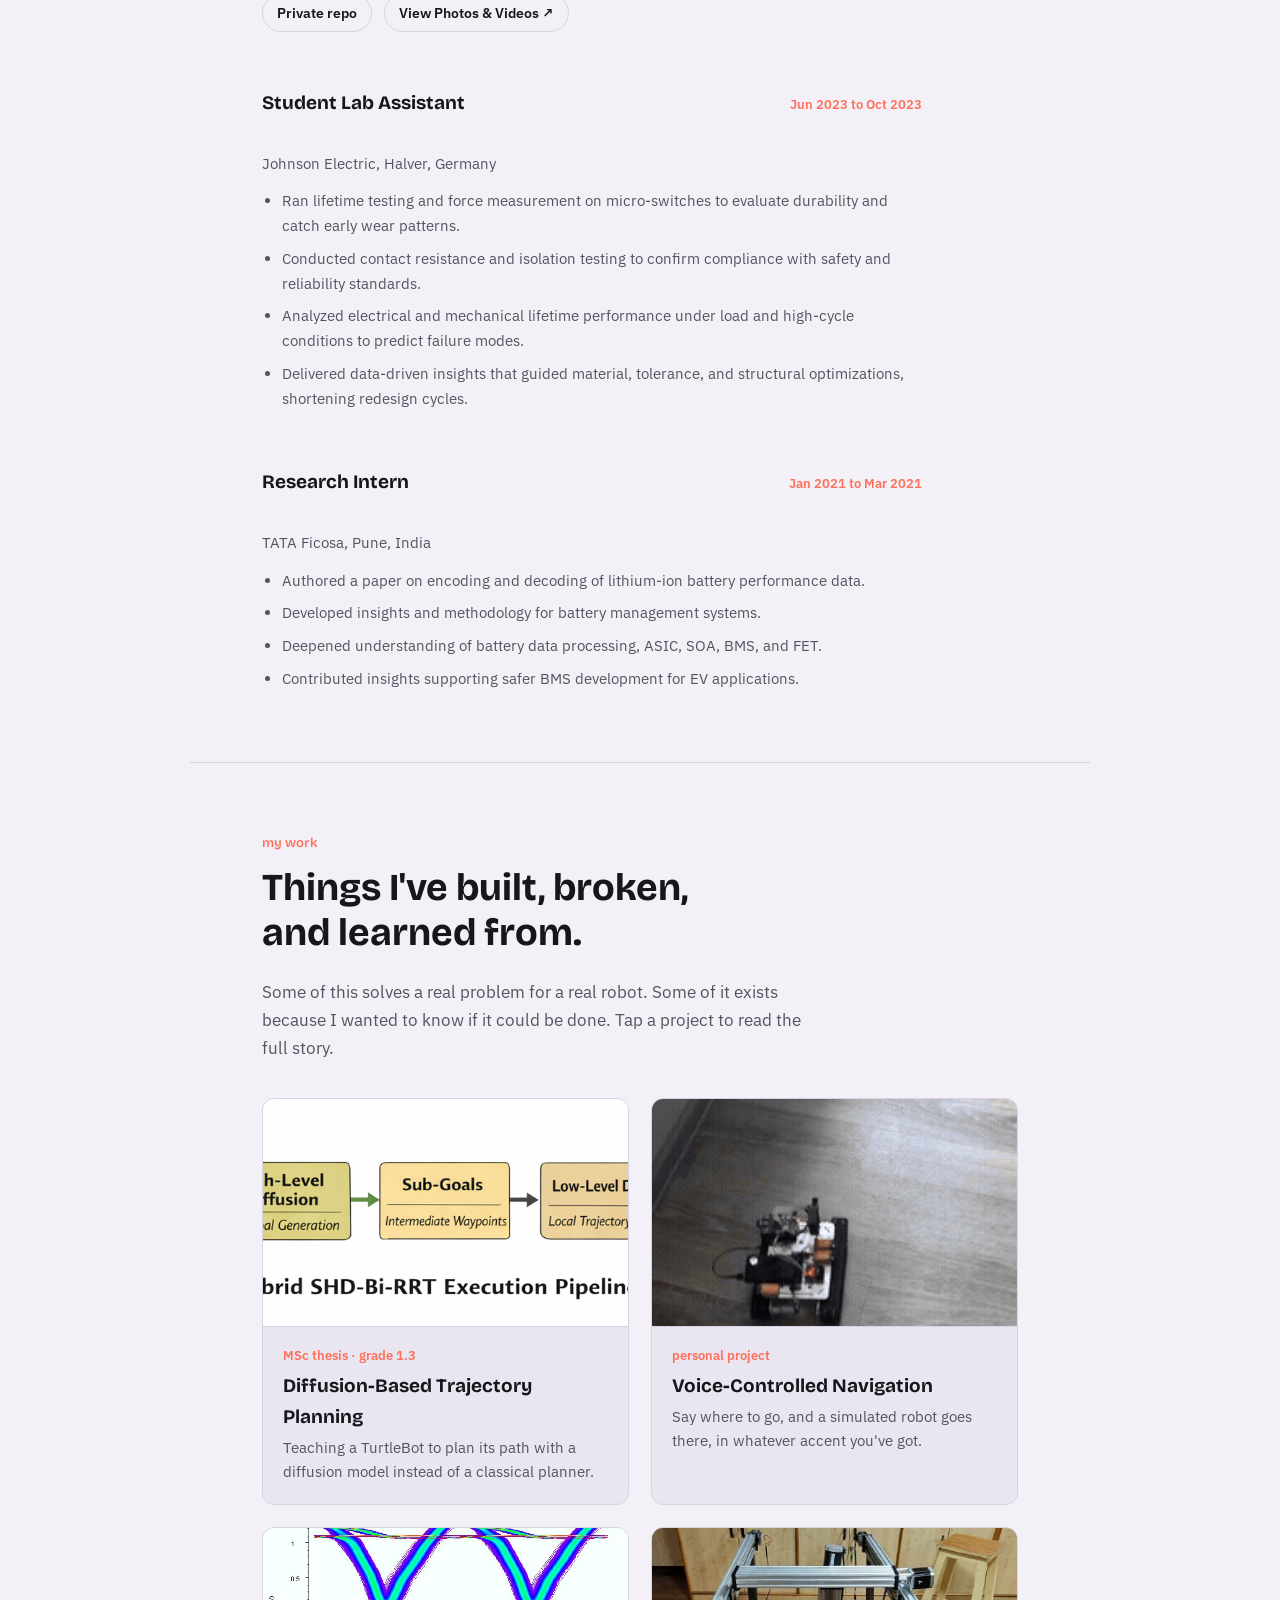
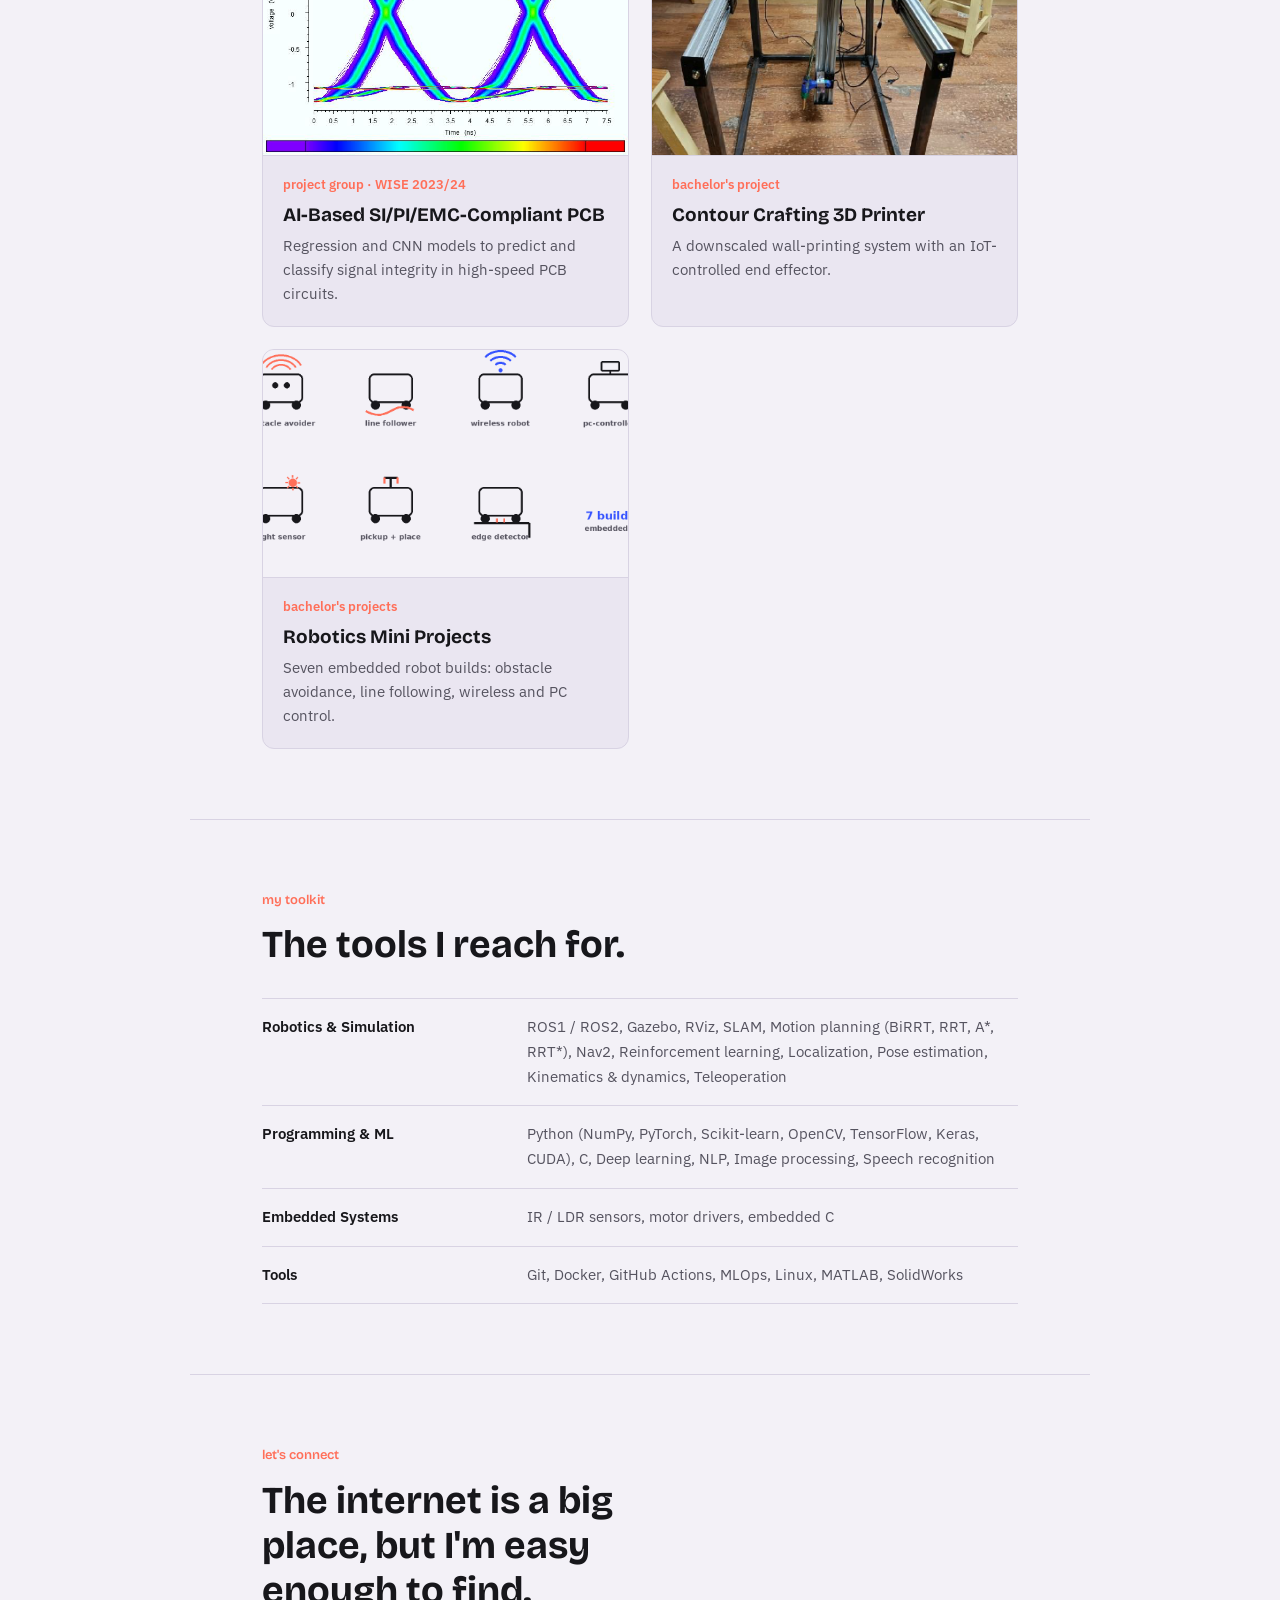
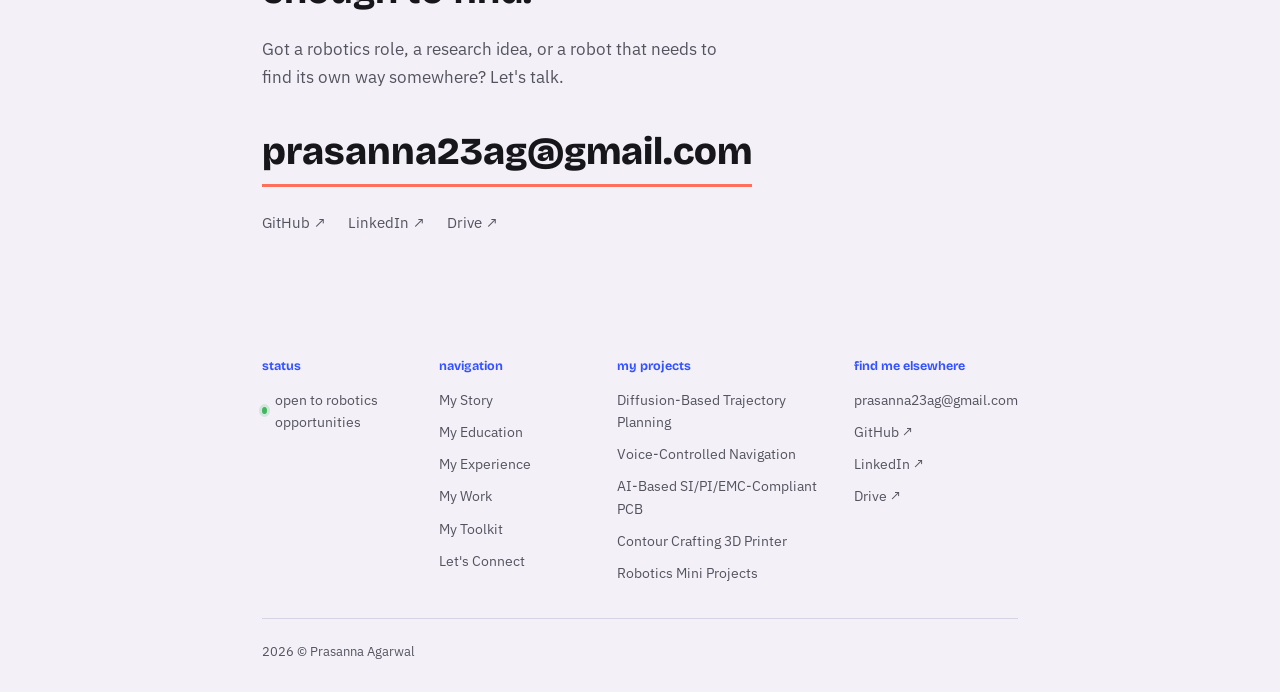
==== commit d14a6a30: "Add files via upload" ====
--- a/index.html
+++ b/index.html
@@ -51,7 +51,7 @@
       <p>My thesis builds a
         <button class="term" data-tip="A generative approach that learns to denoise random paths into smooth, collision-aware trajectories, trained on BiRRT-sampled paths.">hierarchical diffusion planner</button>
         into a TurtleBot's navigation stack over ROS2 and Nav2, graded
-        <button class="term" data-tip="German university grading scale: 1.0 is the best possible grade, 4.0 is the minimum passing grade. 1.3 translates to sehr gut (very good).">1.3 (sehr gut)</button>.
+        <button class="term" data-tip="In Germany, 1.0 is the best possible grade and 4.0 is the minimum passing grade, so lower numbers mean a better result. 1.3 translates to sehr gut (very good).">1.3 (sehr gut)</button>.
         Outside the thesis, I've been building sensing for a robot that has to see through mist and blower noise inside an industrial shipping container, and teaching another robot to follow spoken commands across a room.
       </p>
     </div>
@@ -69,6 +69,7 @@
           <span class="education-dates">Present</span>
         </div>
         <p class="education-org">Technical University Dortmund, Dortmund, Germany</p>
+        <p class="education-detail">Overall degree grade: 2.5 (Germany grades on a 1.0-to-4.0 scale, where 1.0 is best and 4.0 is the lowest passing grade).</p>
         <p class="education-detail">Relevant coursework: Modelling and Control of Robotic Manipulators, Control Theory and Application, Computer Systems, Mobile Robots, Network Mobile Robot Systems, Process Control, Online Problems, Automated Driving, 3D Computer Vision, Intensive Course in Statistics for Researchers in Engineering Sciences, Application of Robots.</p>
       </div>
       <div class="education-item">
@@ -103,23 +104,24 @@
           <h3>Robotics Software Engineer</h3>
           <span class="experience-dates">Ongoing</span>
         </div>
-        <p class="experience-org">MCS Robotics  Helsingborg, Sweden</p>
-        <p class="experience-summary">Focused on the robotics and vision/perception side — sensor fusion, deployment, model predictive control (MPC), and ROS control.</p>
-        <p class="experience-summary">MCS Robotics builds autonomous systems that replace manual container cleaning — work that's traditionally slow, costly, and hazardous for workers. Their system, the Box Cleaner, cleans the inside of shipping containers with high-pressure water and air, and the company has partnered with Micropolis and the Port of Helsingborg to develop and test it.</p>
-
-        <p><strong>The problem.</strong> LiDAR returns scatter off the airborne mist thrown up by the cleaning jets; ultrasound drowns in blower noise. There's no gap in the spray to sense around: the interference is constant.</p>
-        <p><strong>My focus.</strong> Rather than fight the sensors the environment defeats, I'm building a 3D map of the container from LiDAR and a TP-Link camera in advance, so the robot can localize against known wall geometry instead of trusting live noisy returns. That's <code>mcs_mapping</code>, a ROS2 package with an ICP pipeline running on Jetson.</p>
-        <p><strong>The stack.</strong> Hesai JT128 LiDAR, TP-Link camera, ICP, visual odometry with ORB feature matching, ROS2, Jetson.</p>
-        <p><strong>Where it stands.</strong> Actively debugging mapping artifacts and exploring mmWave radar as a longer-term answer to the mist problem itself.</p>
+        <p class="experience-org">MCS Robotics · Stockholm, Sweden</p>
+        <p class="experience-summary">Focused on the robotics and vision/perception side, including sensor fusion, deployment, model predictive control (MPC), and ROS control.</p>
+        <p class="experience-summary">MCS Robotics builds autonomous systems that replace manual container cleaning, work that's traditionally slow, costly, and hazardous for workers. Their system, the Box Cleaner, cleans the inside of shipping containers with high-pressure water and air, and the company has partnered with Micropolis and the Port of Helsingborg to develop and test it.</p>
+
+        <p><strong>The problem:</strong> LiDAR returns scatter off the airborne mist thrown up by the cleaning jets; ultrasound drowns in blower noise. There's no gap in the spray to sense around: the interference is constant.</p>
+        <p><strong>My focus:</strong> Rather than fight the sensors the environment defeats, I'm building a 3D map of the container from LiDAR and a TP-Link camera in advance, so the robot can localize against known wall geometry instead of trusting live noisy returns. That's <code>mcs_mapping</code>, a ROS2 package with an ICP pipeline running on Jetson.</p>
+        <p><strong>The stack:</strong> Hesai JT128 LiDAR, TP-Link camera, ICP, visual odometry with ORB feature matching, ROS2, Jetson.</p>
+        <p><strong>Where it stands:</strong> Actively debugging mapping artifacts and exploring mmWave radar as a longer-term answer to the mist problem itself.</p>
         <div class="project-links">
-          <span class="project-link project-link--disabled" title="Codebase is private — happy to walk through it on request.">Private repo</span>
+          <span class="project-link project-link--disabled" title="Codebase is private, but happy to walk through it on request.">Private repo</span>
+          <a href="https://drive.google.com/drive/folders/1SlCidg65zBH02y6t_Sd1YKr3TYtQ-ye1?usp=drive_link" class="project-link" target="_blank" rel="noopener">View Photos & Videos ↗</a>
         </div>
       </article>
 
       <article class="experience-item">
         <div class="experience-head">
           <h3>Student Lab Assistant</h3>
-          <span class="experience-dates">Jun 2023 – Oct 2023</span>
+          <span class="experience-dates">Jun 2023 to Oct 2023</span>
         </div>
         <p class="experience-org">Johnson Electric, Halver, Germany</p>
         <ul class="experience-bullets">
@@ -133,7 +135,7 @@
       <article class="experience-item">
         <div class="experience-head">
           <h3>Research Intern</h3>
-          <span class="experience-dates">Jan 2021 – Mar 2021</span>
+          <span class="experience-dates">Jan 2021 to Mar 2021</span>
         </div>
         <p class="experience-org">TATA Ficosa, Pune, India</p>
         <ul class="experience-bullets">
@@ -168,8 +170,8 @@
       </a>
 
       <a class="project-card" href="projects/voice-teleop/">
-        <div class="project-thumb project-thumb--icon">
-          <svg viewBox="0 0 200 140"><g class="pv-wave"><rect x="30" y="60" width="6" height="20"/><rect x="45" y="45" width="6" height="50"/><rect x="60" y="55" width="6" height="30"/><rect x="75" y="30" width="6" height="80"/><rect x="90" y="50" width="6" height="40"/><rect x="105" y="40" width="6" height="60"/><rect x="120" y="58" width="6" height="24"/><rect x="135" y="48" width="6" height="44"/><rect x="150" y="62" width="6" height="16"/></g></svg>
+        <div class="project-thumb">
+          <img src="projects/voice-teleop/voice-rover-demo.gif" alt="TurtleBot3 rover responding to voice commands" loading="lazy">
         </div>
         <div class="project-text">
           <span class="project-tag">personal project</span>
@@ -204,13 +206,13 @@
       </a>
 
       <a class="project-card" href="projects/robotics-mini/">
-        <div class="project-thumb project-thumb--icon">
-          <svg viewBox="0 0 200 140"><rect class="pv-box" x="40" y="50" width="50" height="40" rx="3" fill="none"/><circle class="pv-dot" cx="55" cy="98" r="6"/><circle class="pv-dot" cx="75" cy="98" r="6"/><rect class="pv-box" x="120" y="50" width="50" height="40" rx="3" fill="none"/><circle class="pv-dot" cx="135" cy="98" r="6"/><circle class="pv-dot" cx="155" cy="98" r="6"/><line x1="60" y1="50" x2="60" y2="35"/><line x1="140" y1="50" x2="140" y2="35"/></svg>
+        <div class="project-thumb">
+          <img src="projects/robotics-mini/mini-projects-collage.png" alt="Illustrated collage of the seven mini robot builds: obstacle avoider, line follower, wireless robot, PC-controlled, light sensor, pickup and place, edge detector" loading="lazy">
         </div>
         <div class="project-text">
           <span class="project-tag">bachelor's projects</span>
           <h3>Robotics Mini Projects</h3>
-          <p>Seven embedded robot builds — obstacle avoidance, line following, wireless and PC control.</p>
+          <p>Seven embedded robot builds: obstacle avoidance, line following, wireless and PC control.</p>
           <span class="project-peek">IR/LDR sensors · Motor drivers · Embedded C</span>
         </div>
       </a>
@@ -254,6 +256,7 @@
     <div class="connect-links">
       <a href="https://github.com/Prasanna23-ag" target="_blank" rel="noopener">GitHub ↗</a>
       <a href="https://www.linkedin.com/in/prasanna-agarwal/" target="_blank" rel="noopener">LinkedIn ↗</a>
+      <a href="https://drive.google.com/drive/u/3/folders/1brGAWYcv9KqmSFkTuWDEpXgMyrgu54ps" target="_blank" rel="noopener">Drive ↗</a>
     </div>
   </section>
 
@@ -291,6 +294,7 @@
       <a href="mailto:prasanna23ag@gmail.com">prasanna23ag@gmail.com</a>
       <a href="https://github.com/Prasanna23-ag" target="_blank" rel="noopener">GitHub ↗</a>
       <a href="https://www.linkedin.com/in/prasanna-agarwal/" target="_blank" rel="noopener">LinkedIn ↗</a>
+      <a href="https://drive.google.com/drive/u/3/folders/1brGAWYcv9KqmSFkTuWDEpXgMyrgu54ps" target="_blank" rel="noopener">Drive ↗</a>
     </div>
   </div>
   <div class="footer-bottom">
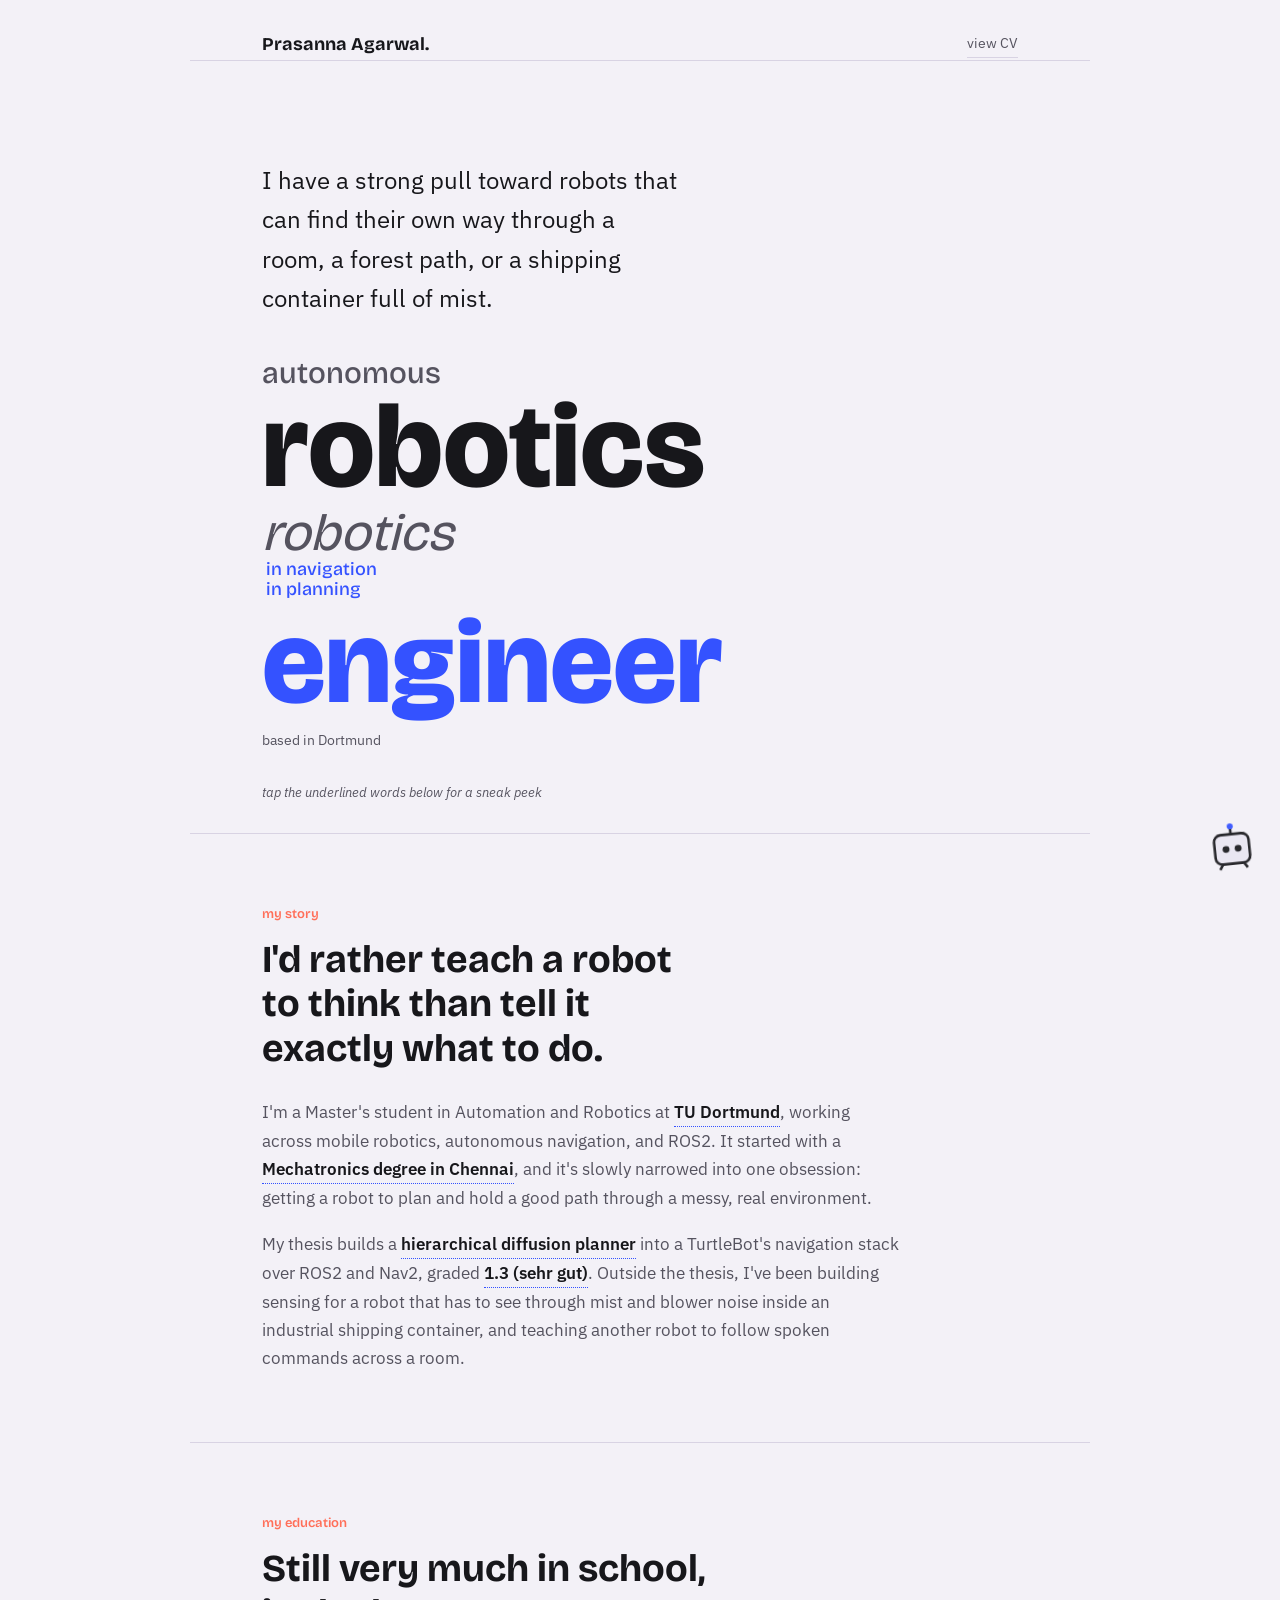
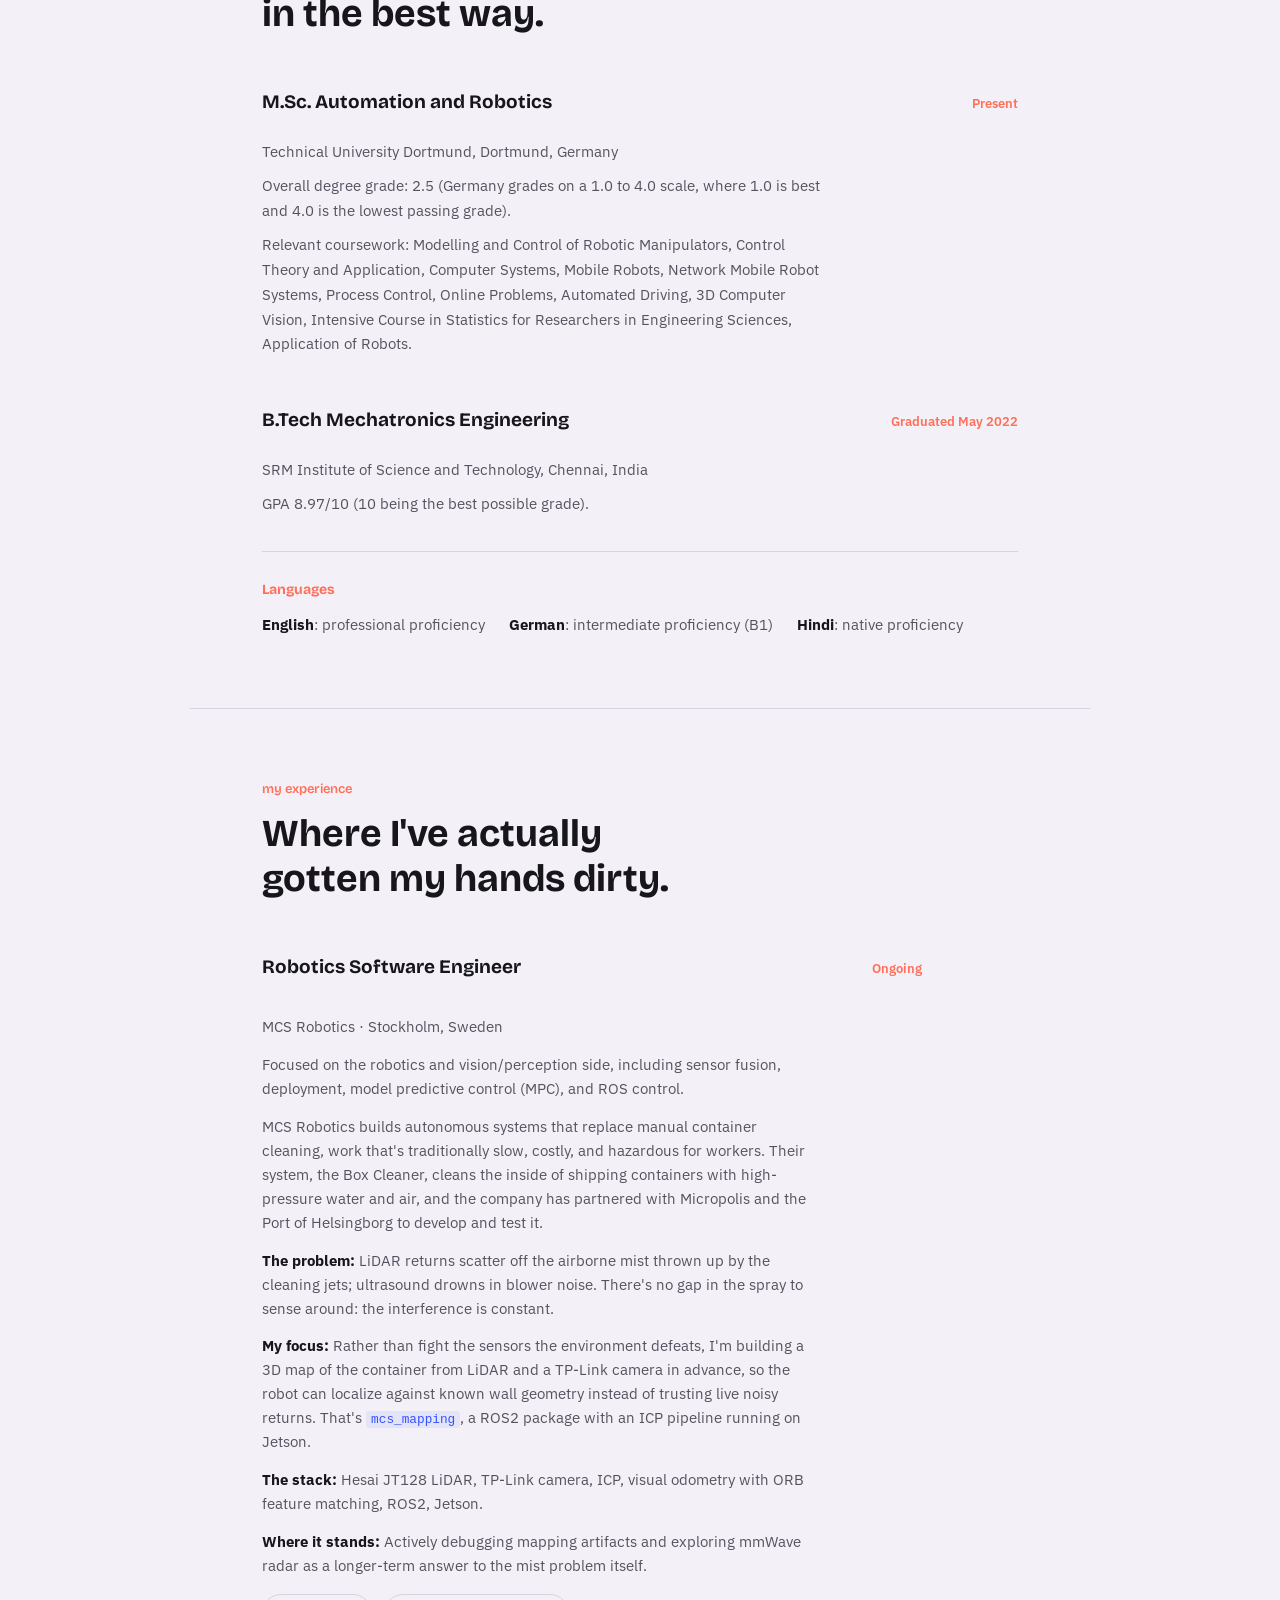
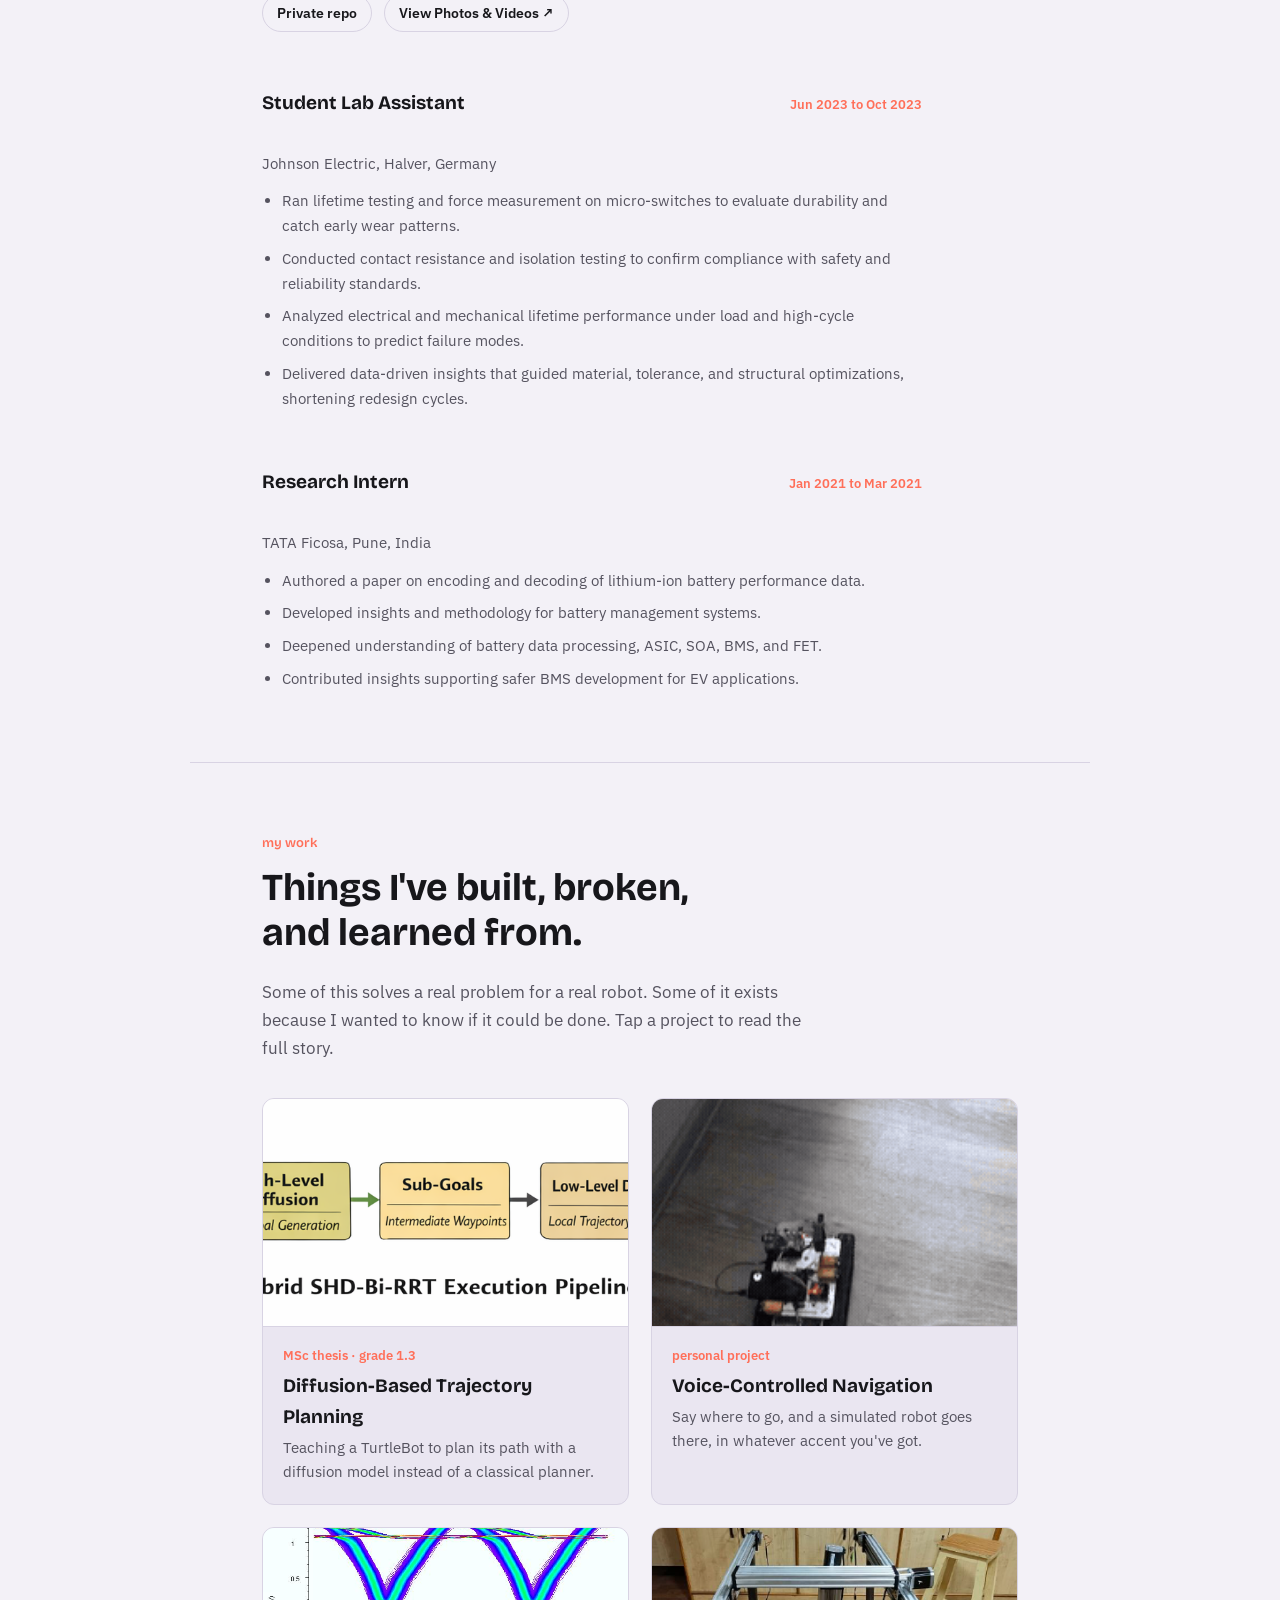
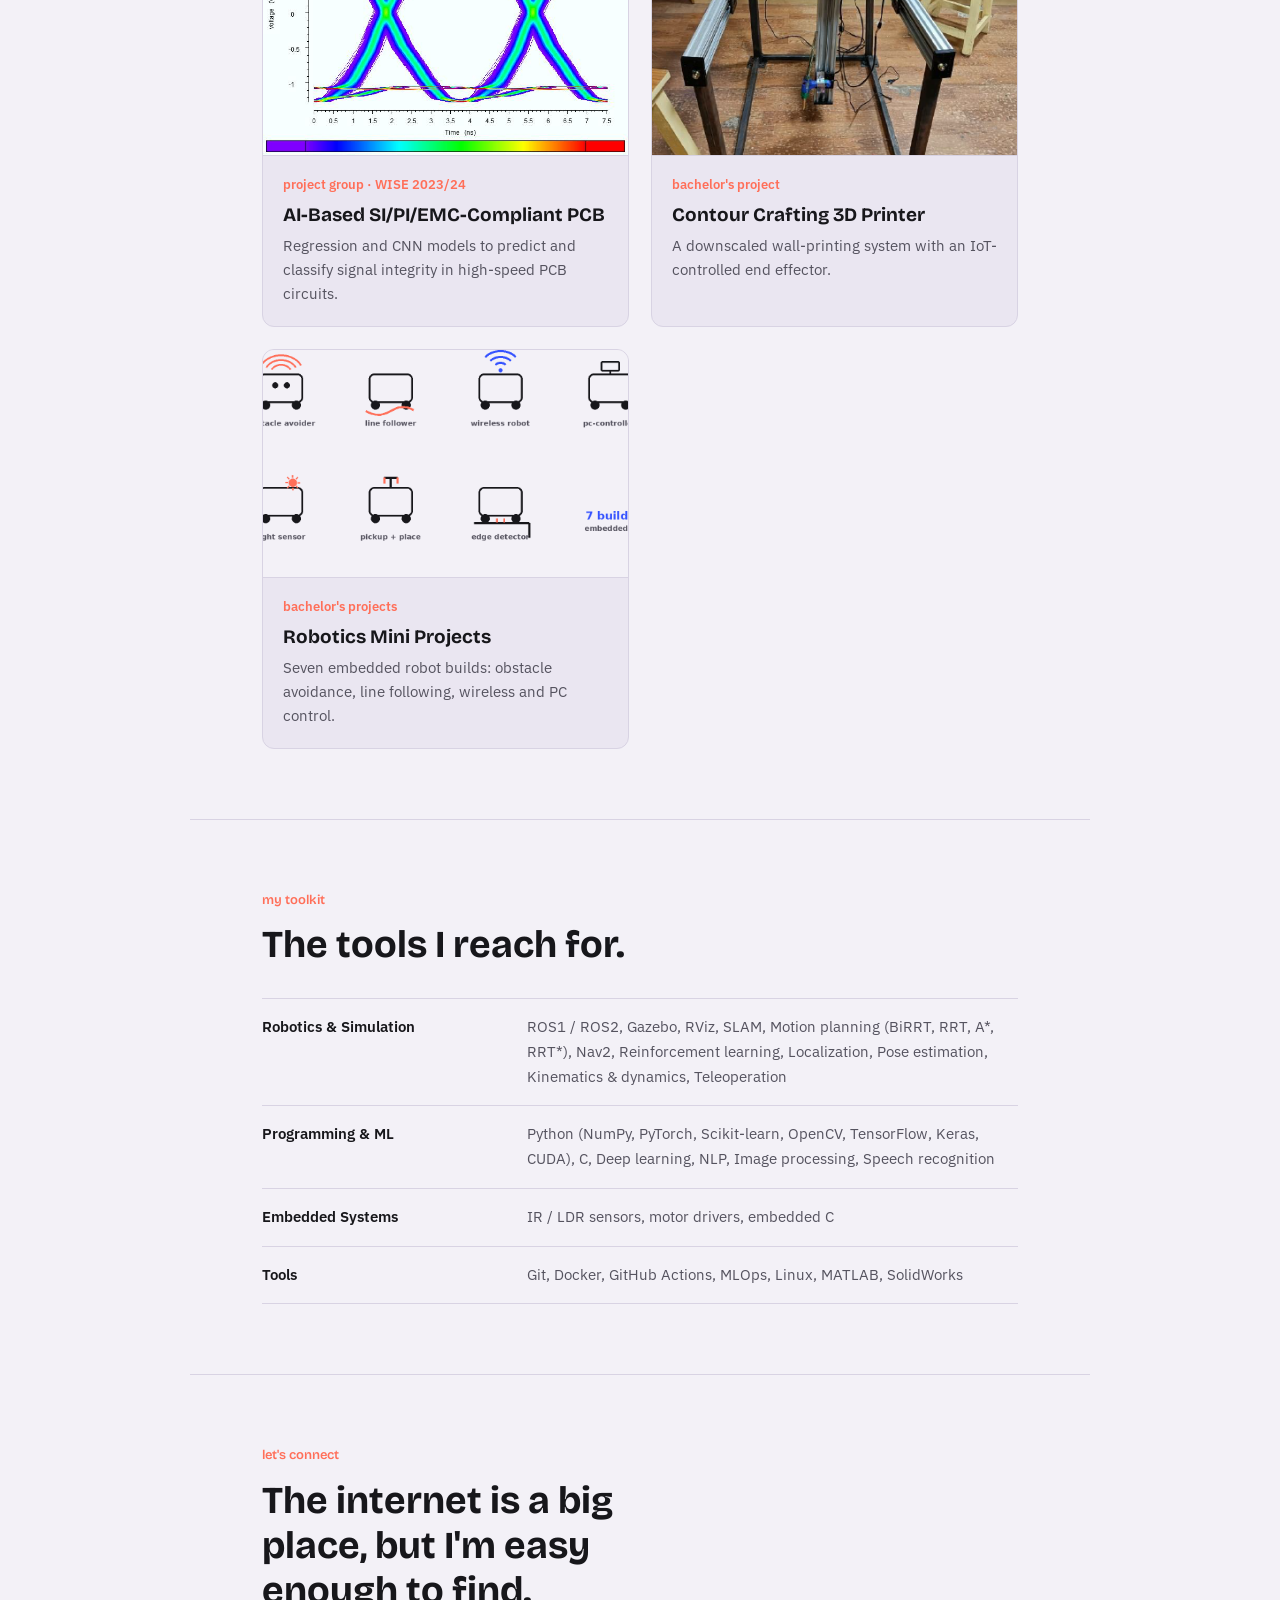
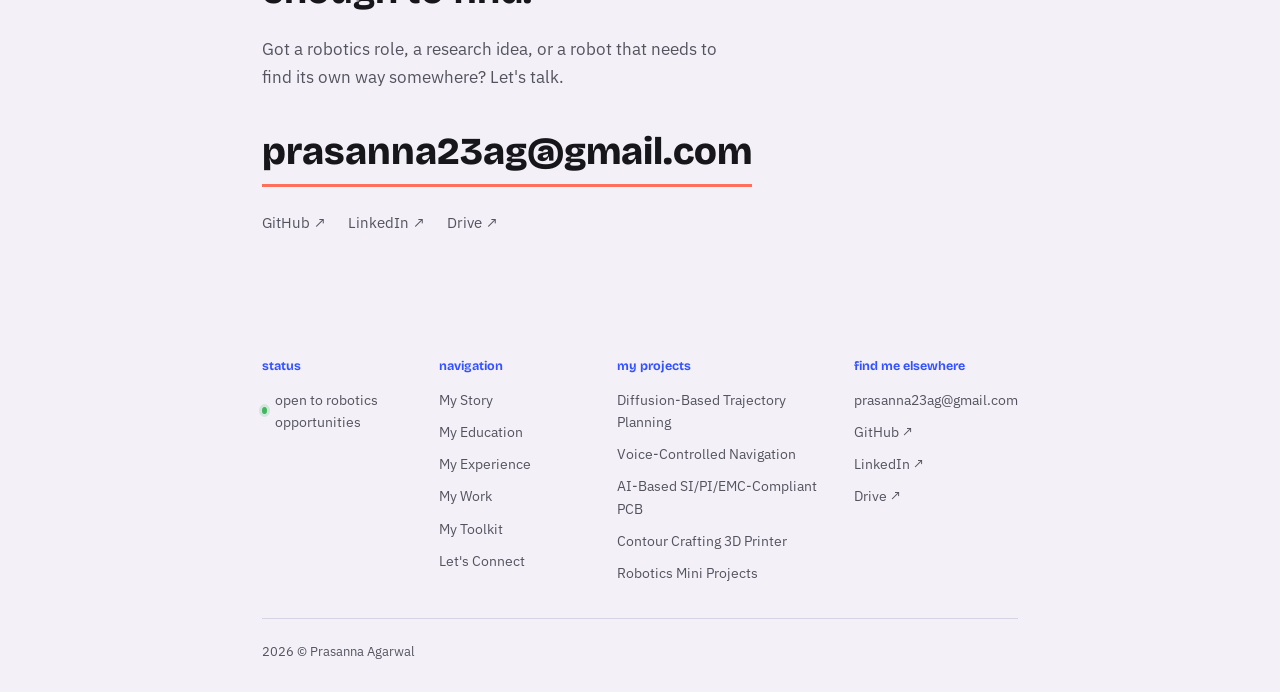
==== commit faa4d66c: "Update index.html" ====
--- a/index.html
+++ b/index.html
@@ -69,7 +69,7 @@
           <span class="education-dates">Present</span>
         </div>
         <p class="education-org">Technical University Dortmund, Dortmund, Germany</p>
-        <p class="education-detail">Overall degree grade: 2.5 (Germany grades on a 1.0-to-4.0 scale, where 1.0 is best and 4.0 is the lowest passing grade).</p>
+        <p class="education-detail">Overall degree grade: 2.5 (Germany grades on a 1.0 to 4.0 scale, where 1.0 is best and 4.0 is the lowest passing grade).</p>
         <p class="education-detail">Relevant coursework: Modelling and Control of Robotic Manipulators, Control Theory and Application, Computer Systems, Mobile Robots, Network Mobile Robot Systems, Process Control, Online Problems, Automated Driving, 3D Computer Vision, Intensive Course in Statistics for Researchers in Engineering Sciences, Application of Robots.</p>
       </div>
       <div class="education-item">
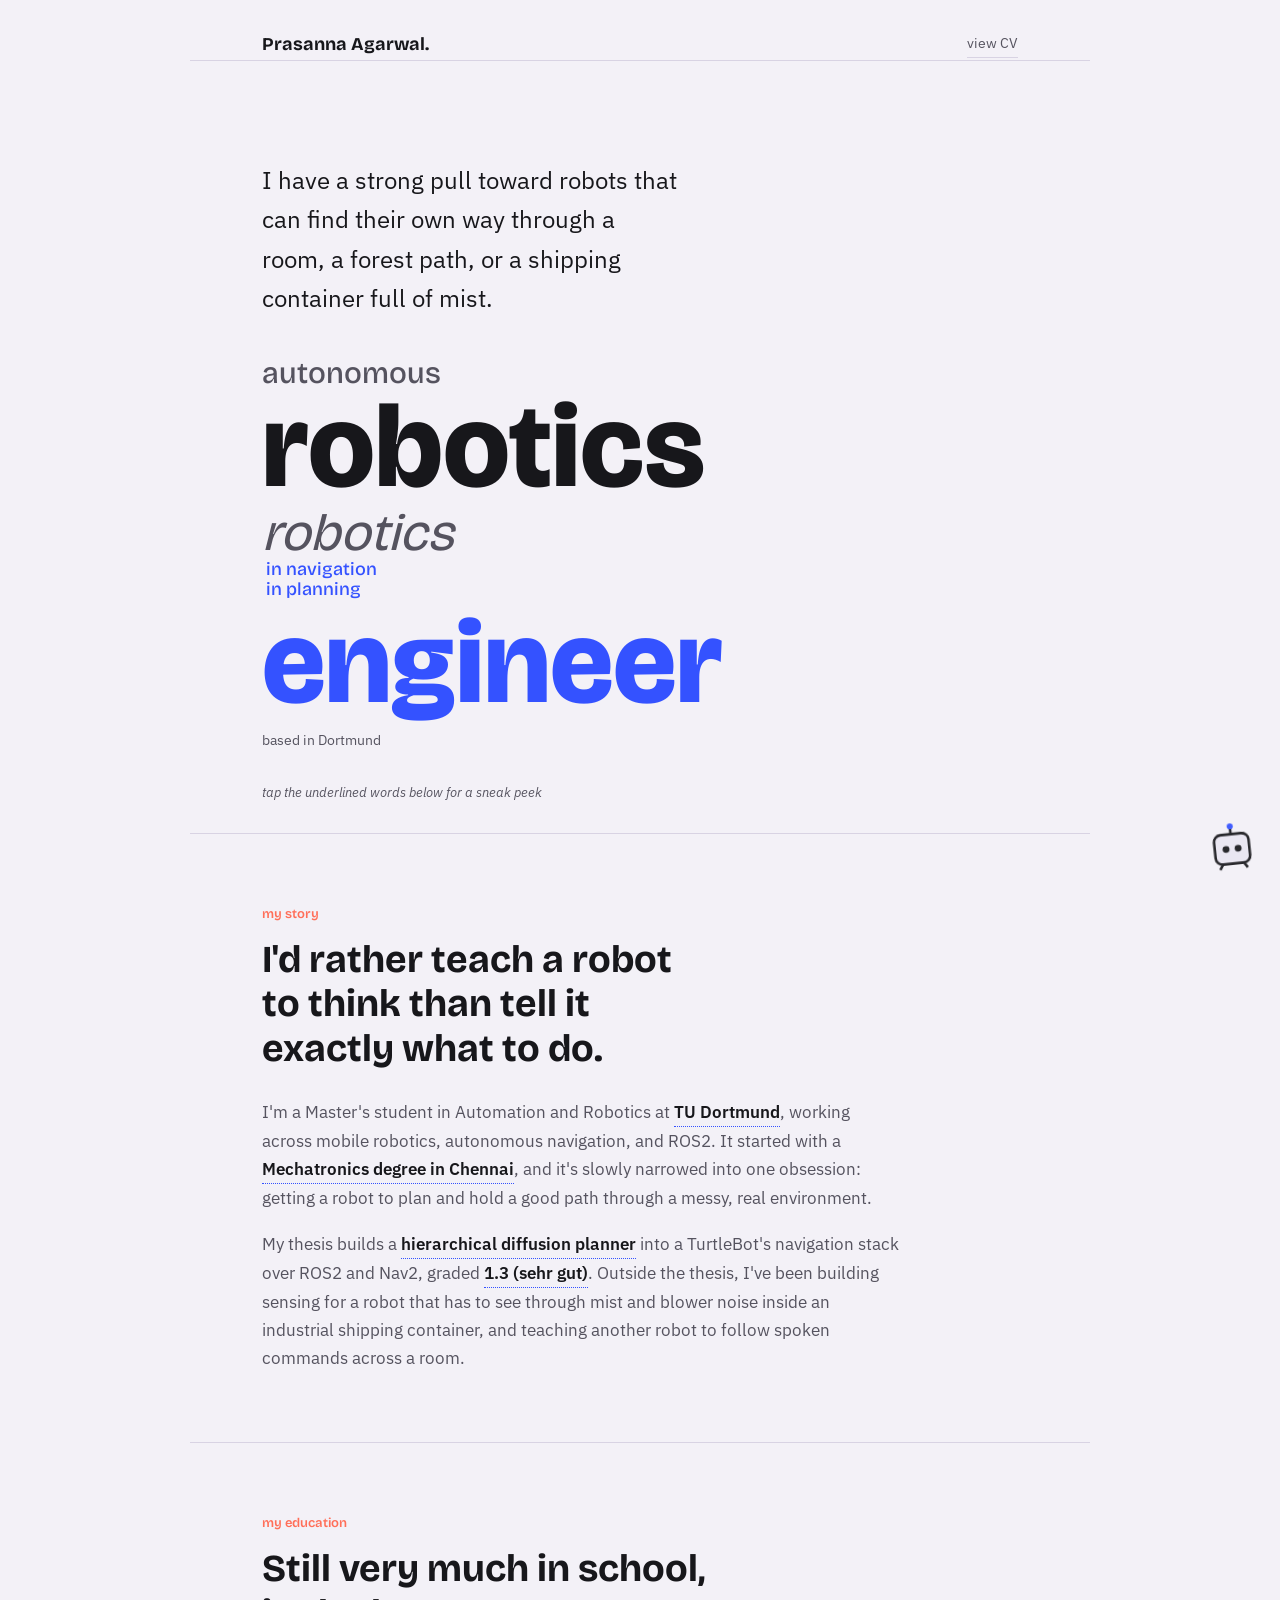
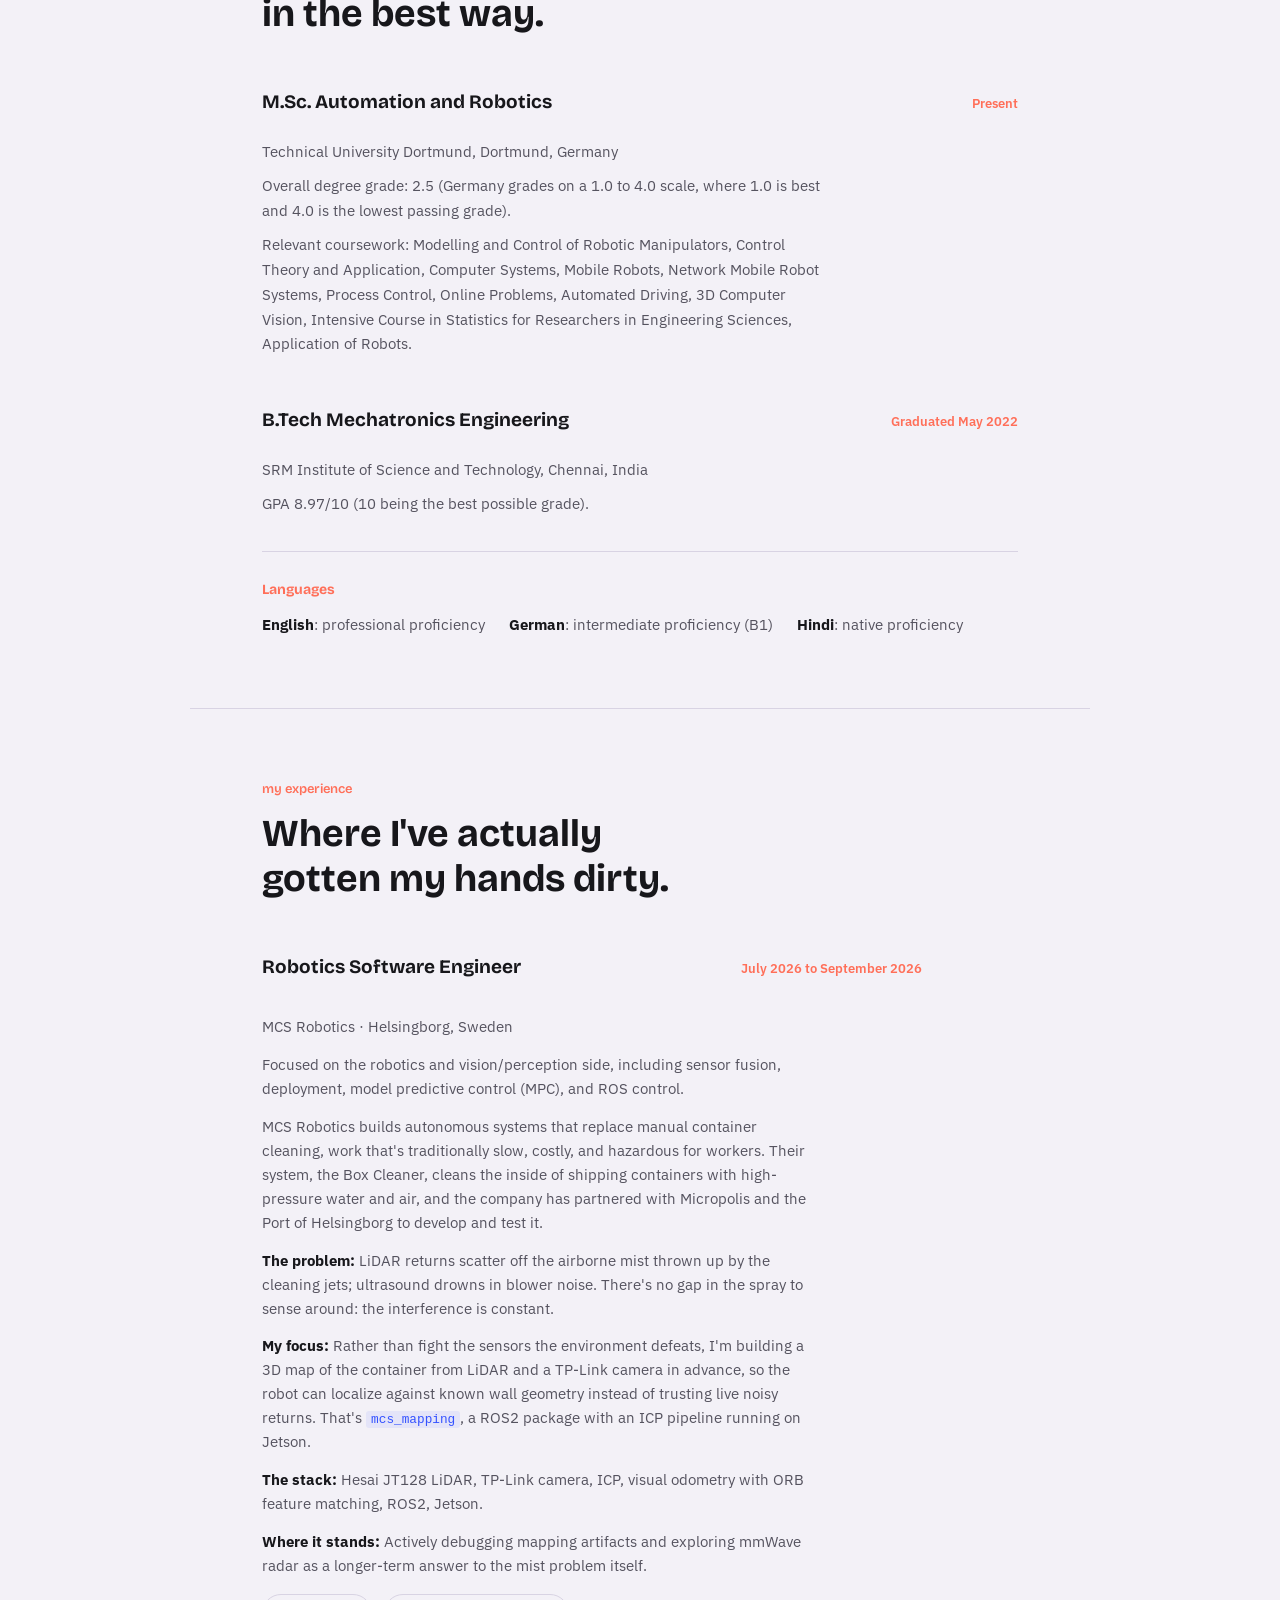
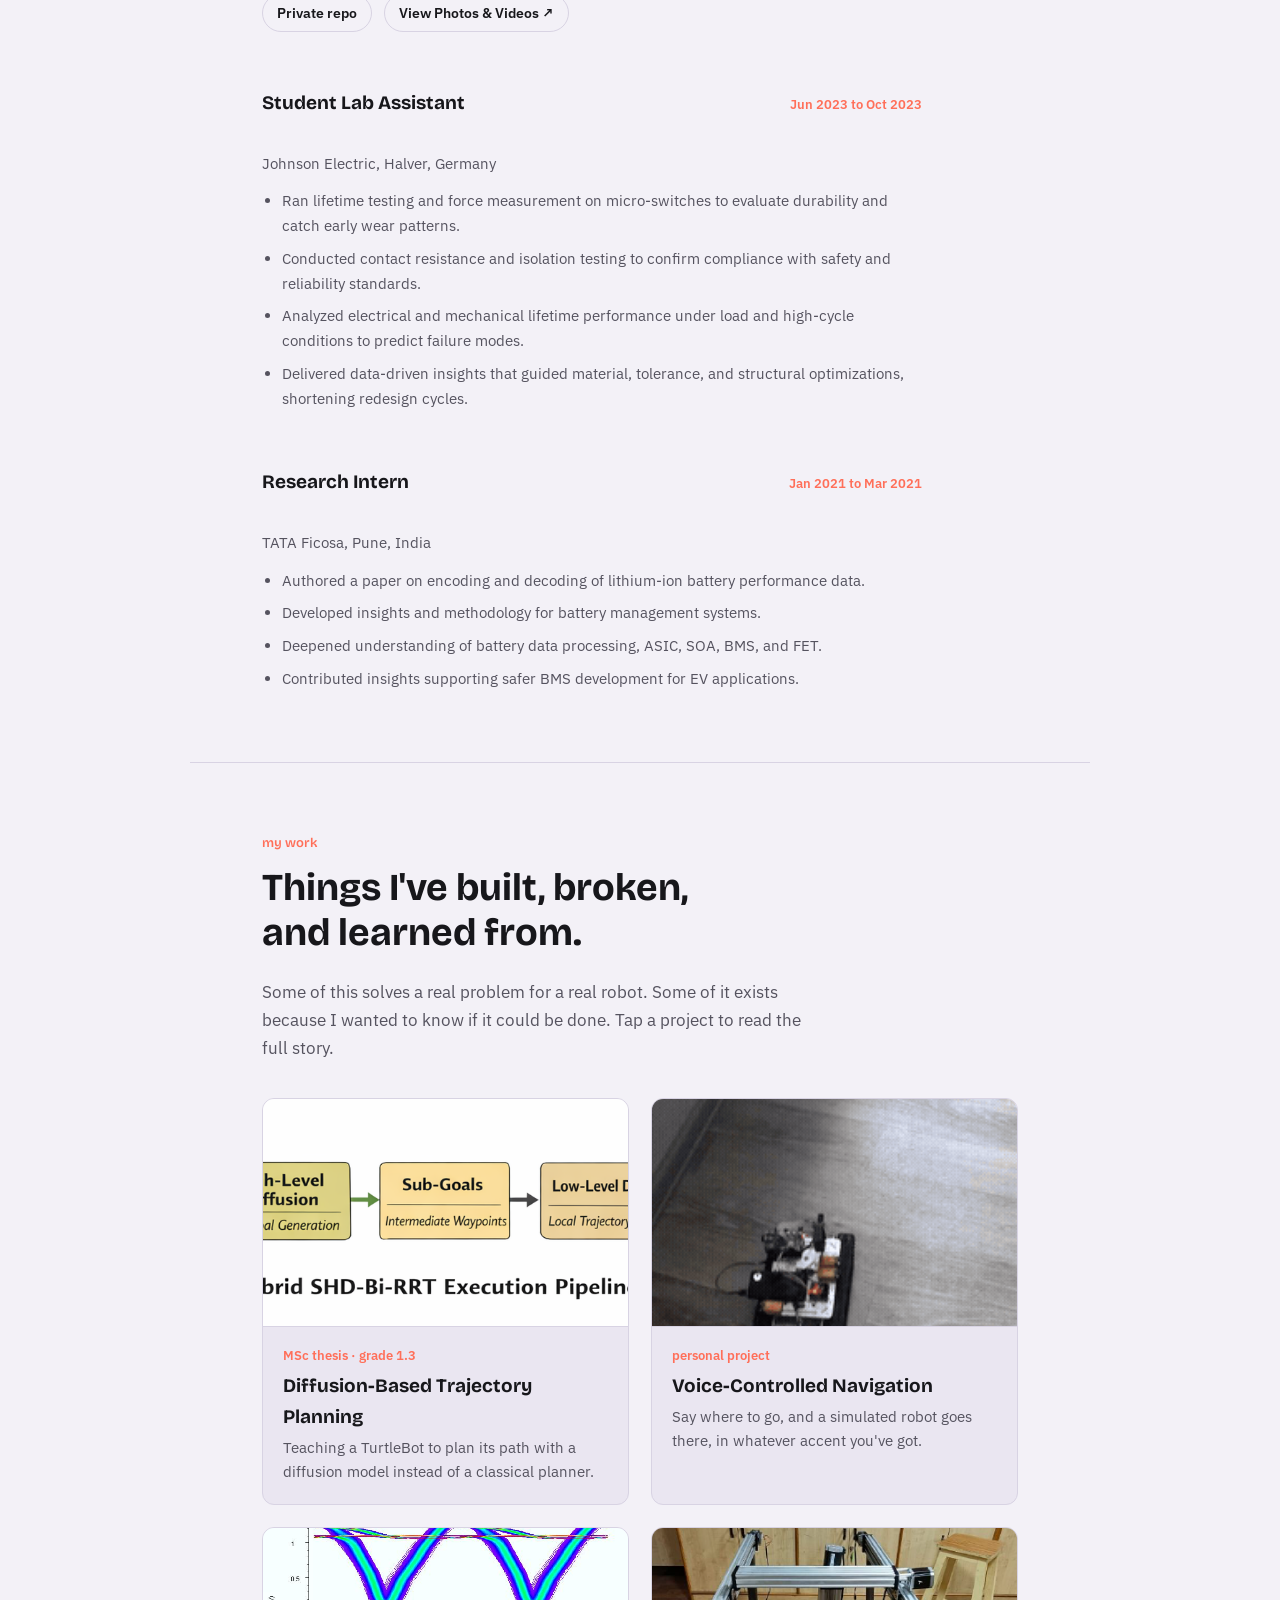
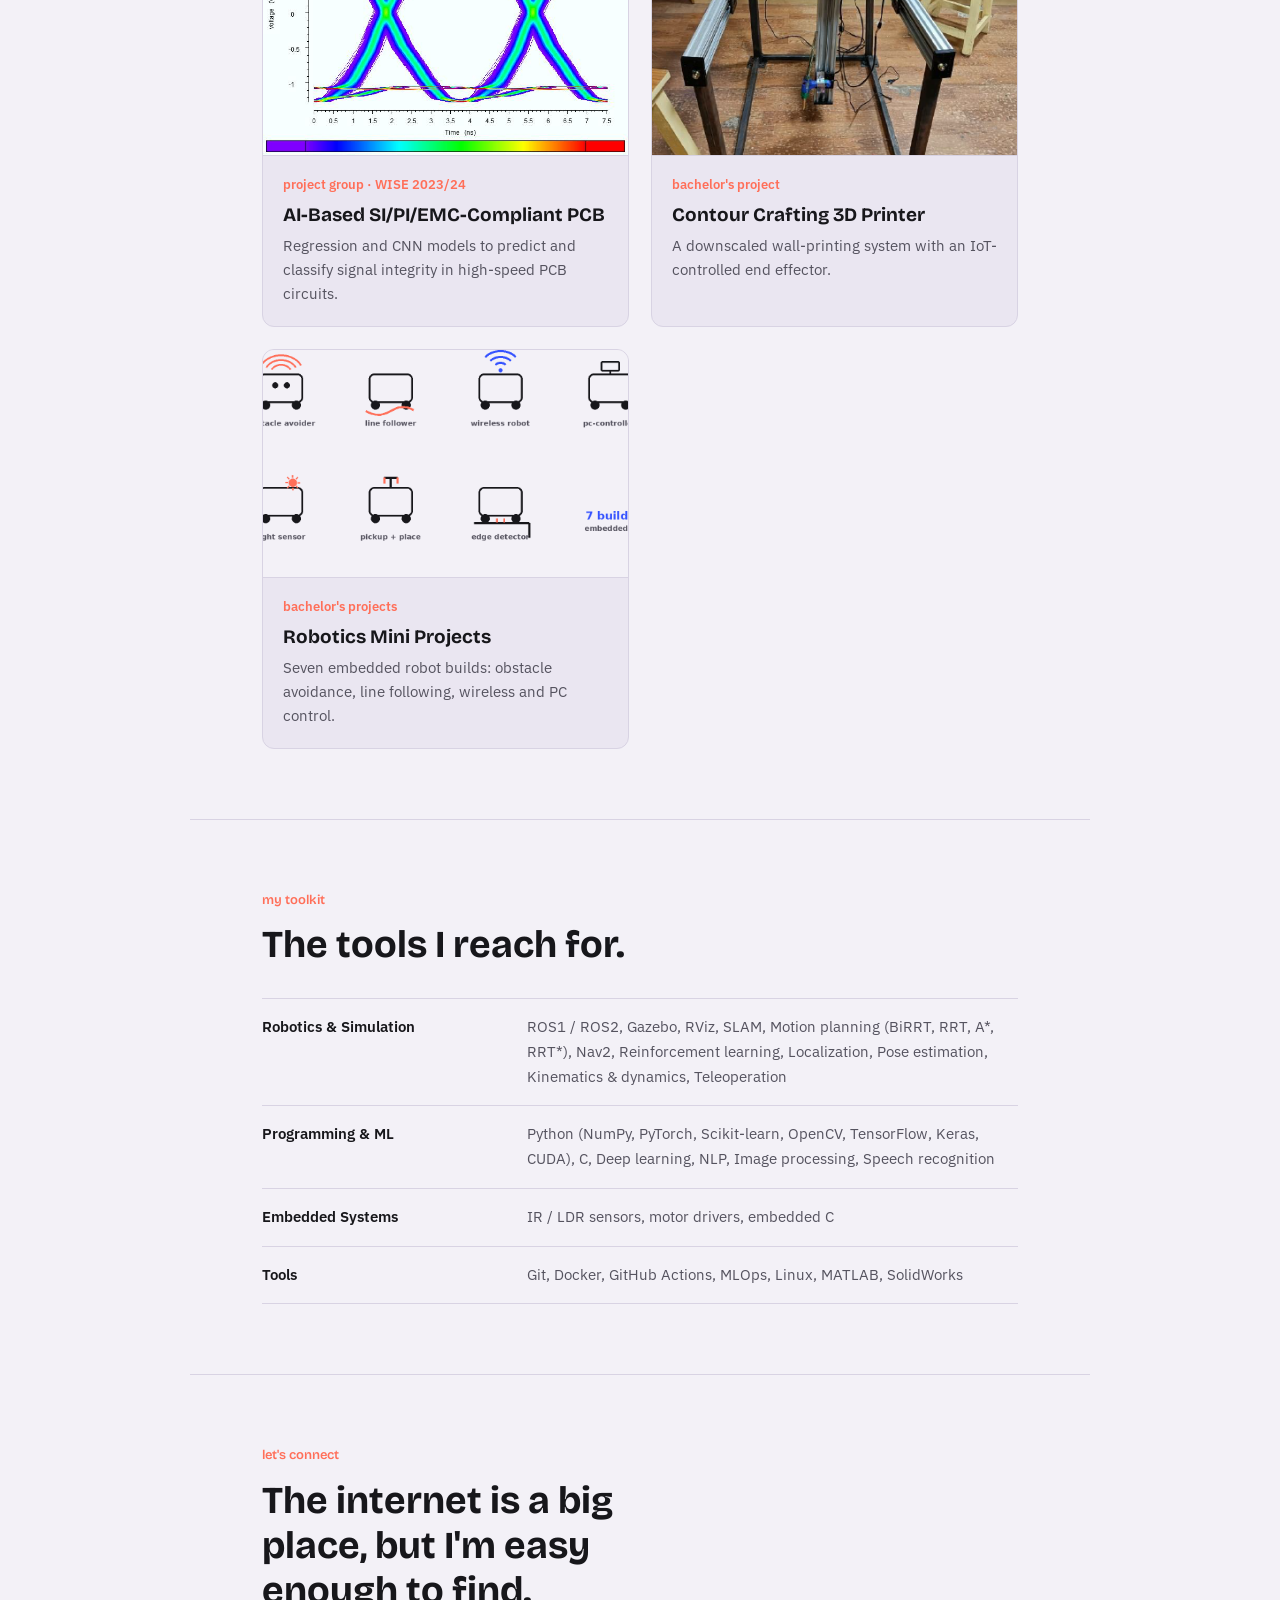
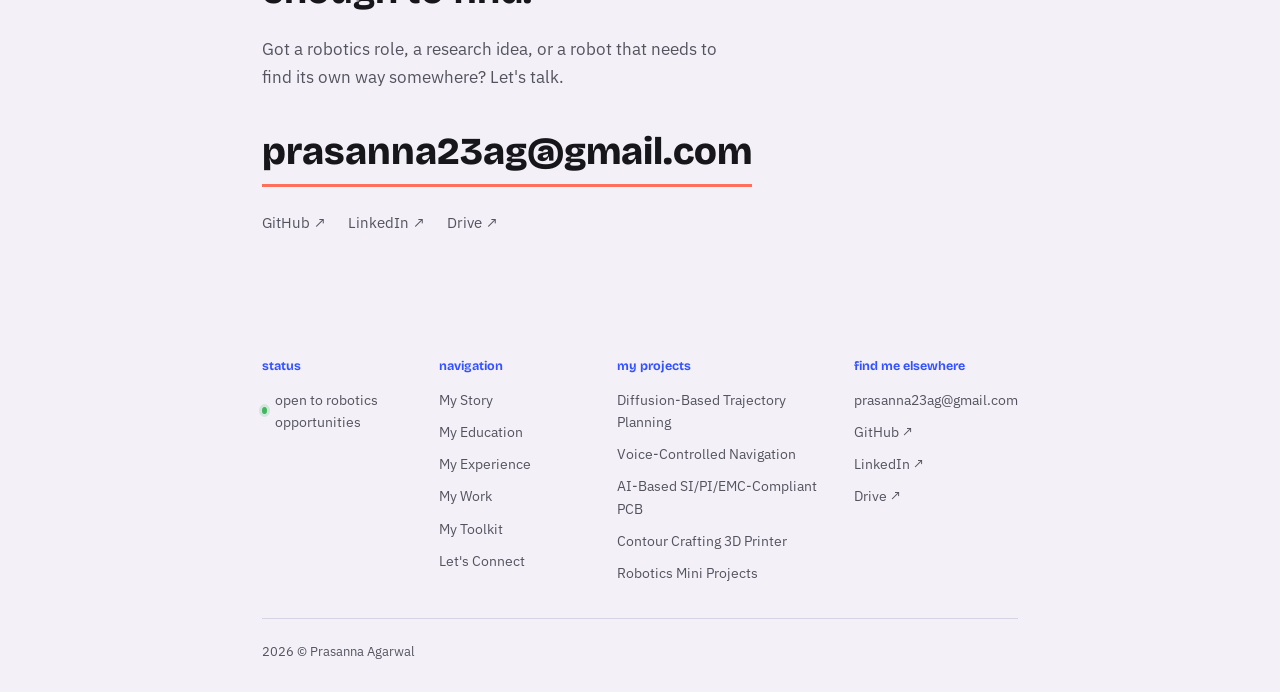
==== commit d039706a: "Update index.html" ====
--- a/index.html
+++ b/index.html
@@ -102,9 +102,9 @@
       <article class="experience-item">
         <div class="experience-head">
           <h3>Robotics Software Engineer</h3>
-          <span class="experience-dates">Ongoing</span>
-        </div>
-        <p class="experience-org">MCS Robotics · Stockholm, Sweden</p>
+          <span class="experience-dates">July 2026 to September 2026</span>
+        </div>
+        <p class="experience-org">MCS Robotics · Helsingborg, Sweden</p>
         <p class="experience-summary">Focused on the robotics and vision/perception side, including sensor fusion, deployment, model predictive control (MPC), and ROS control.</p>
         <p class="experience-summary">MCS Robotics builds autonomous systems that replace manual container cleaning, work that's traditionally slow, costly, and hazardous for workers. Their system, the Box Cleaner, cleans the inside of shipping containers with high-pressure water and air, and the company has partnered with Micropolis and the Port of Helsingborg to develop and test it.</p>
 
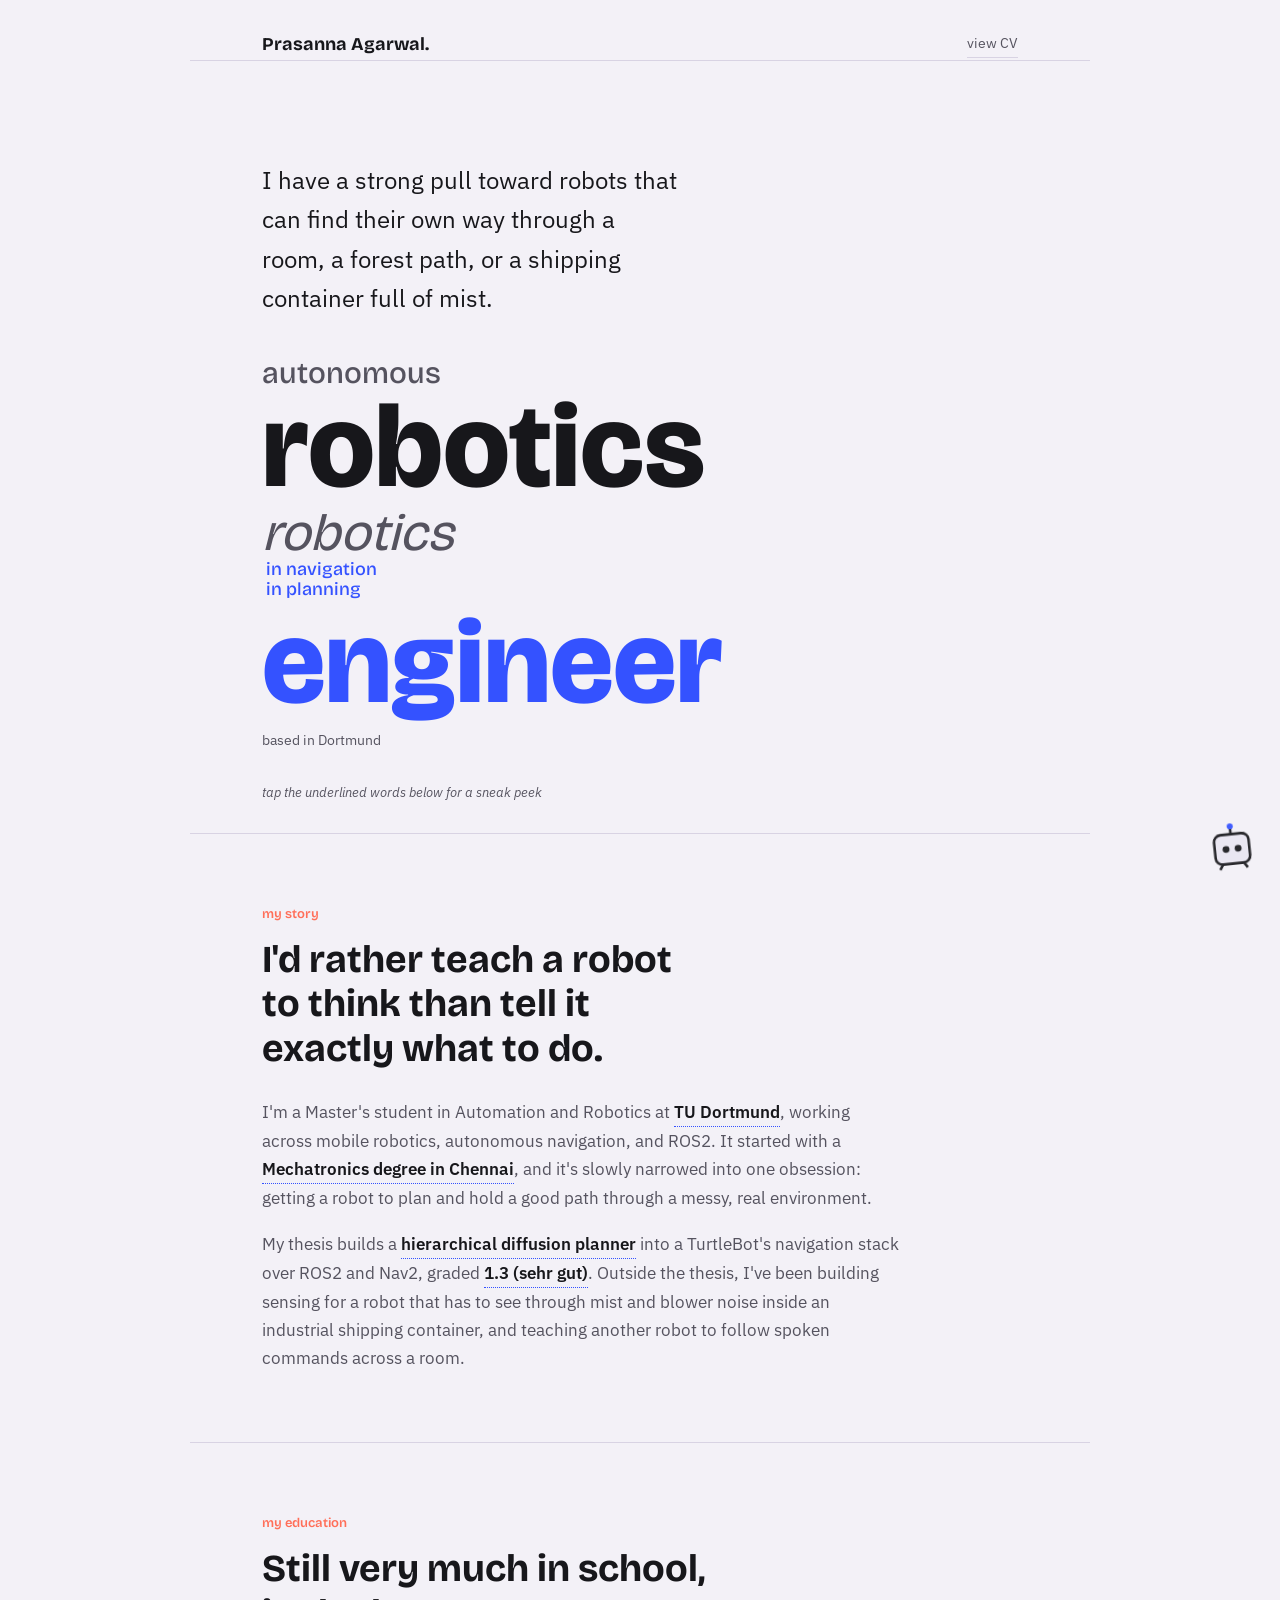
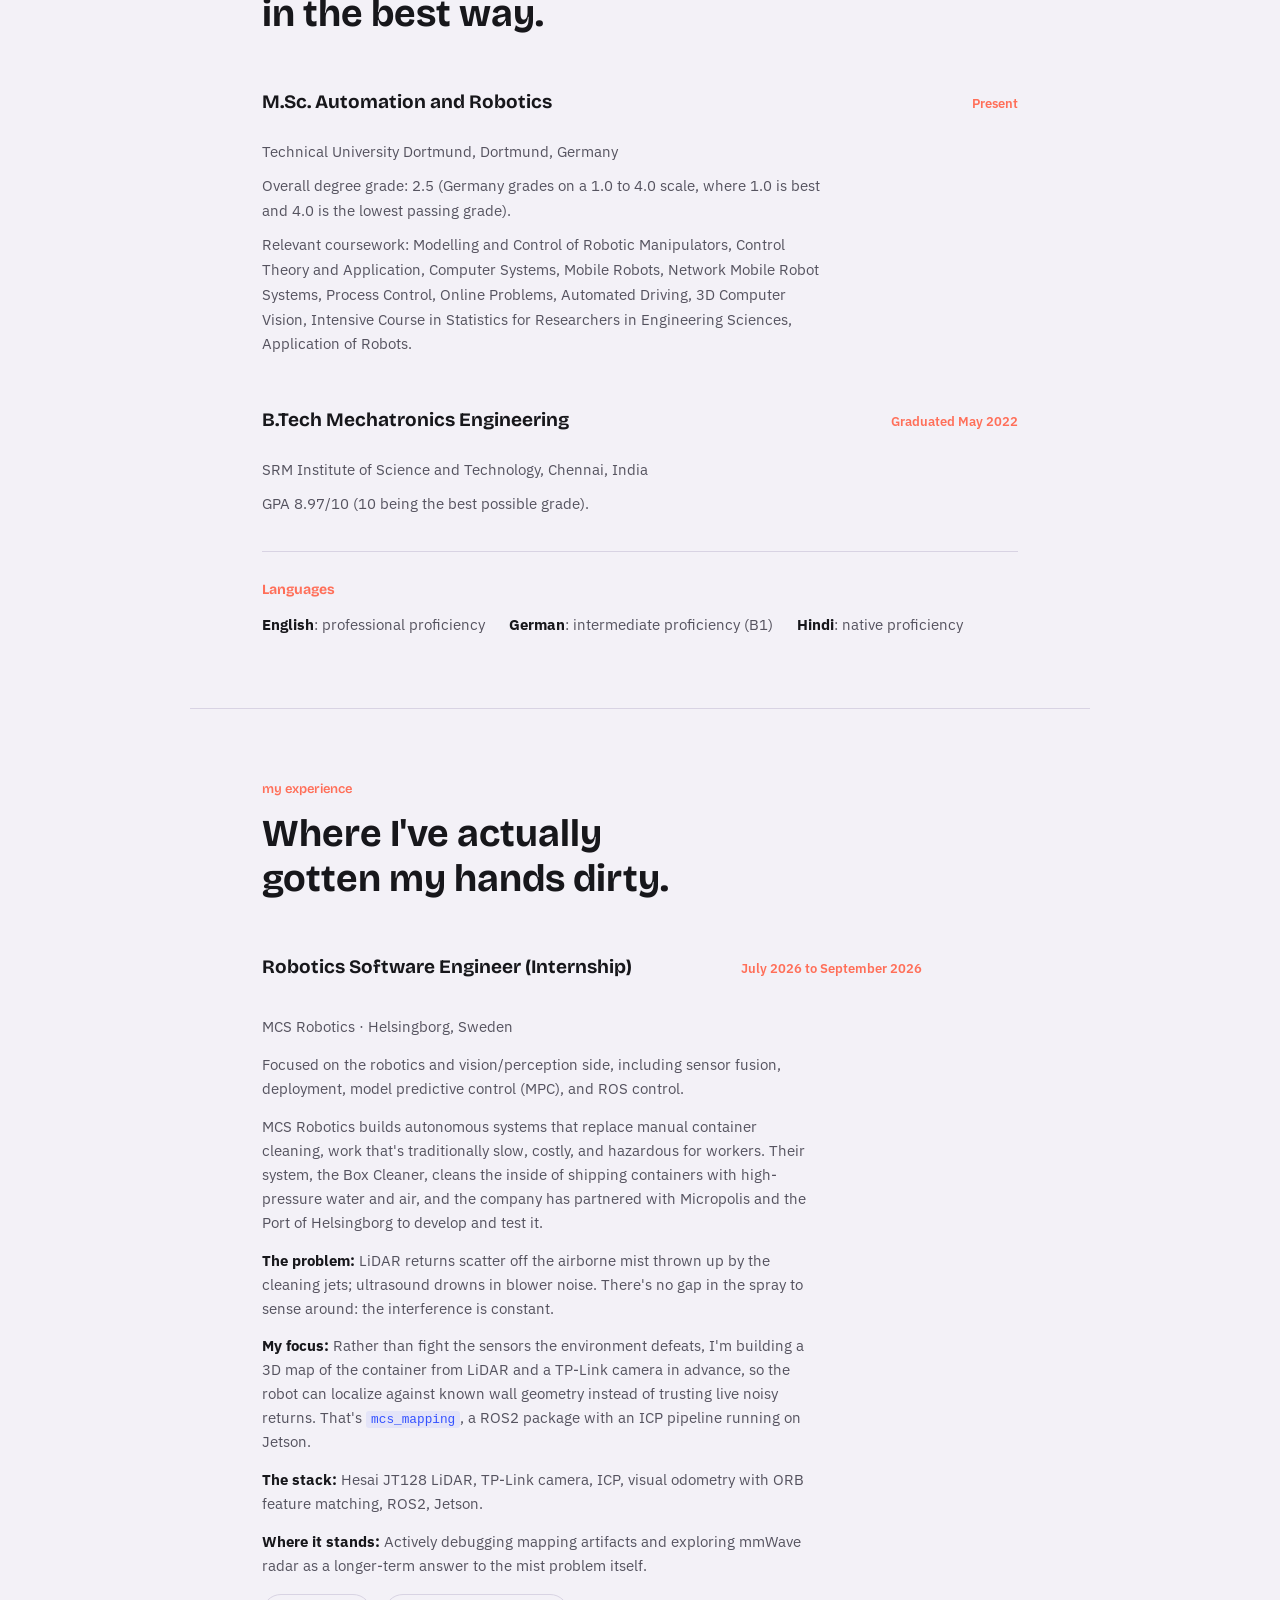
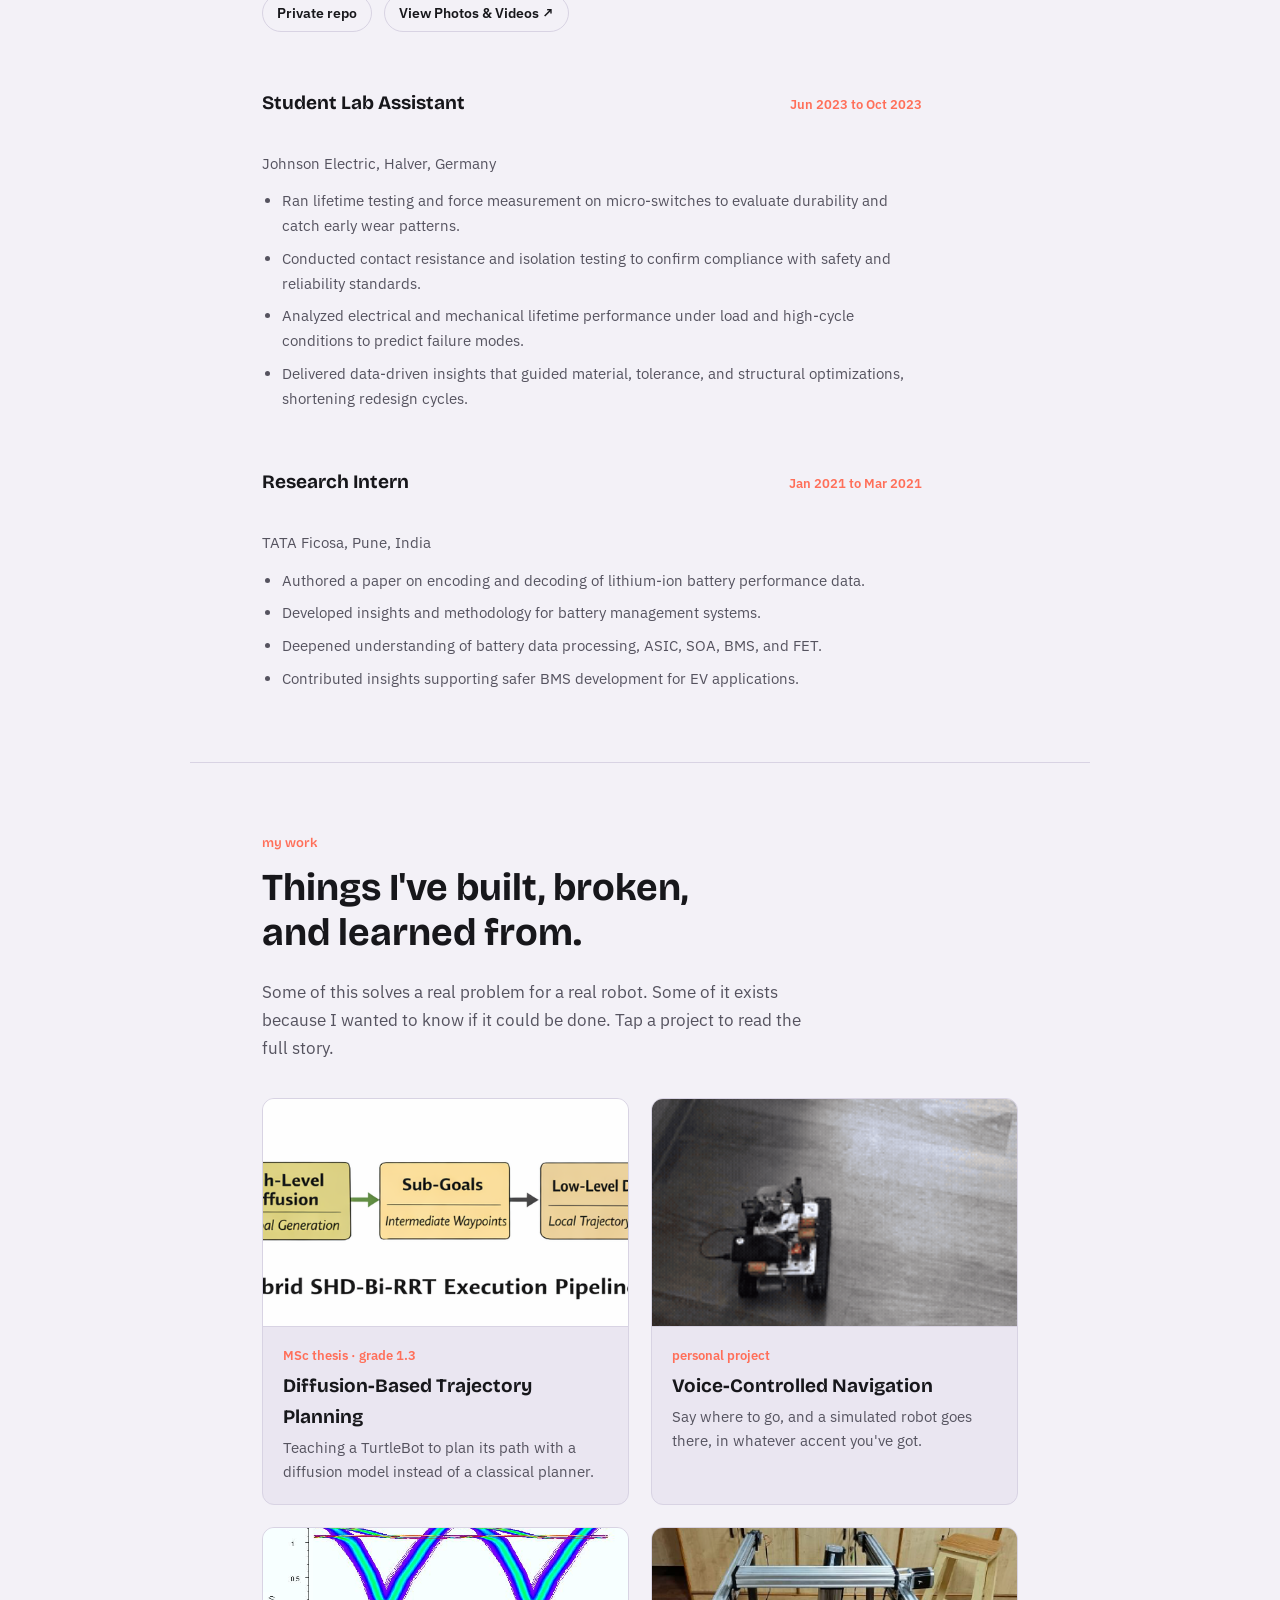
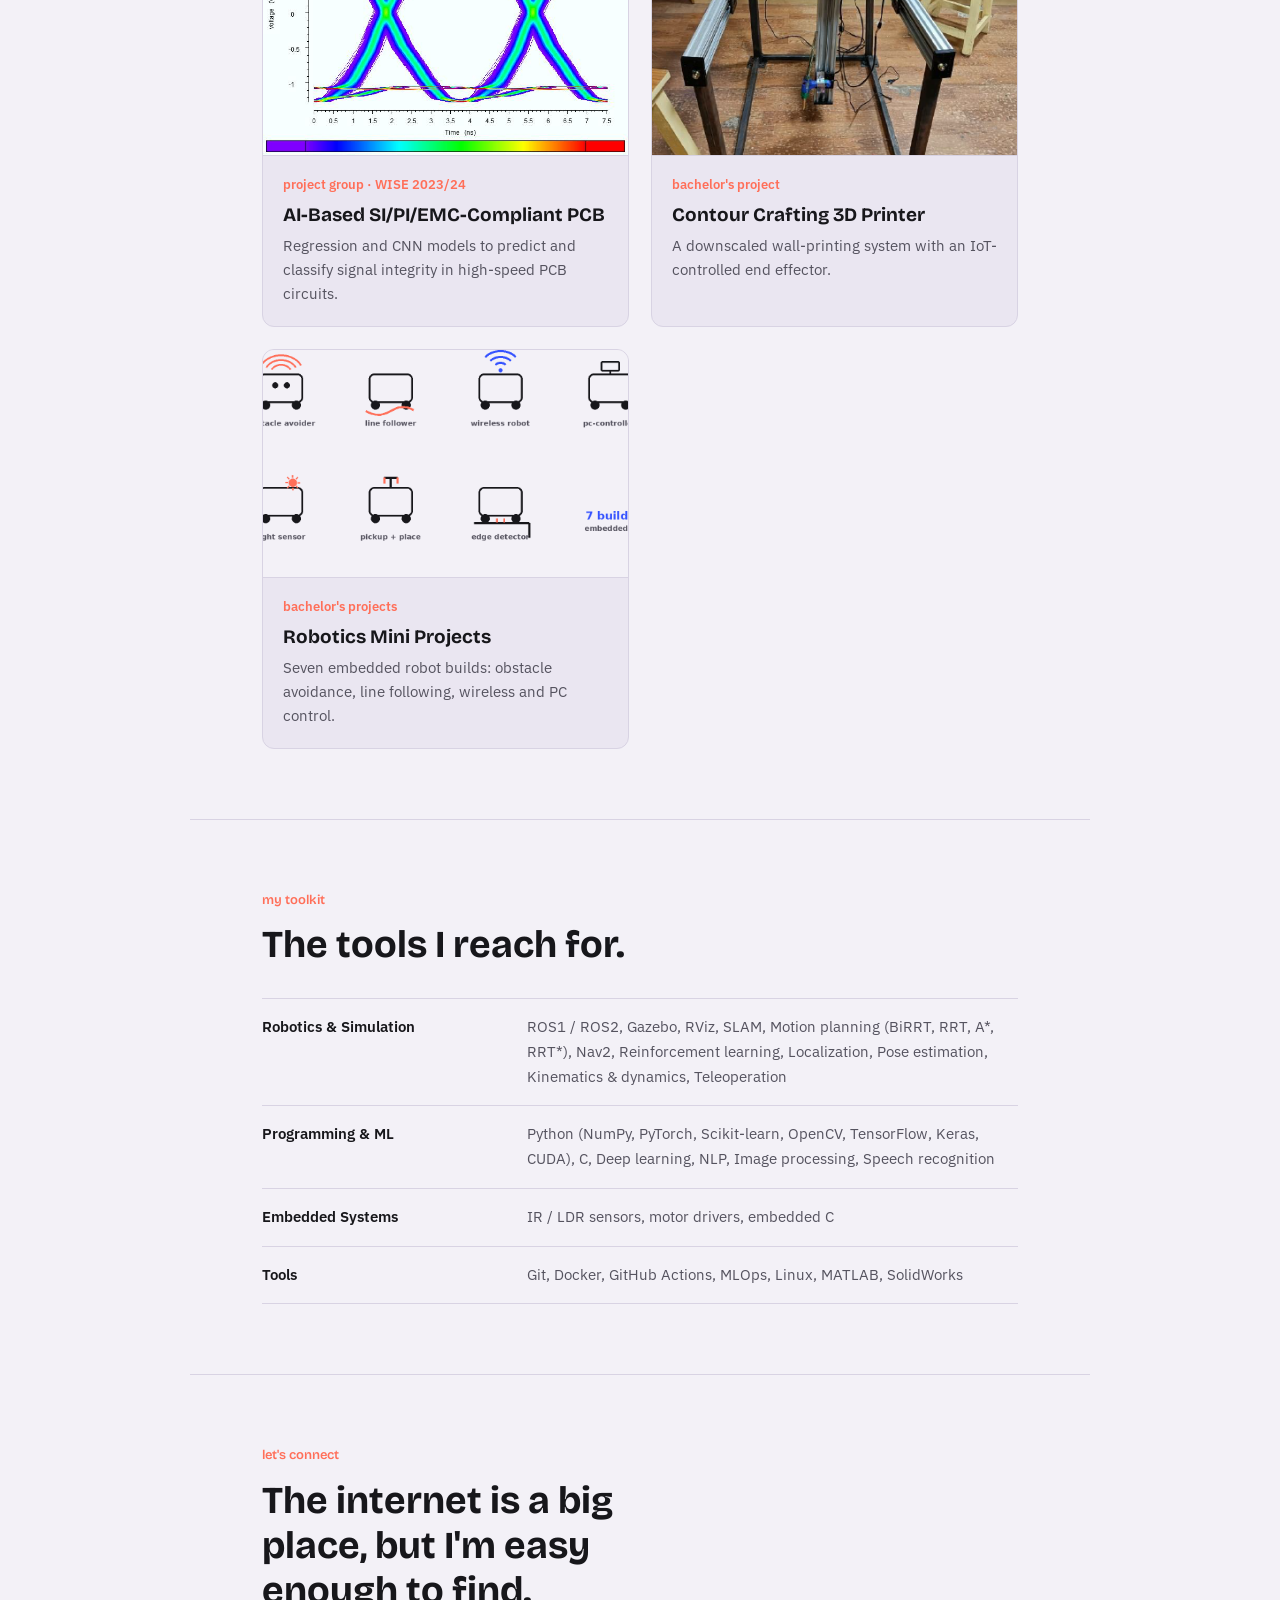
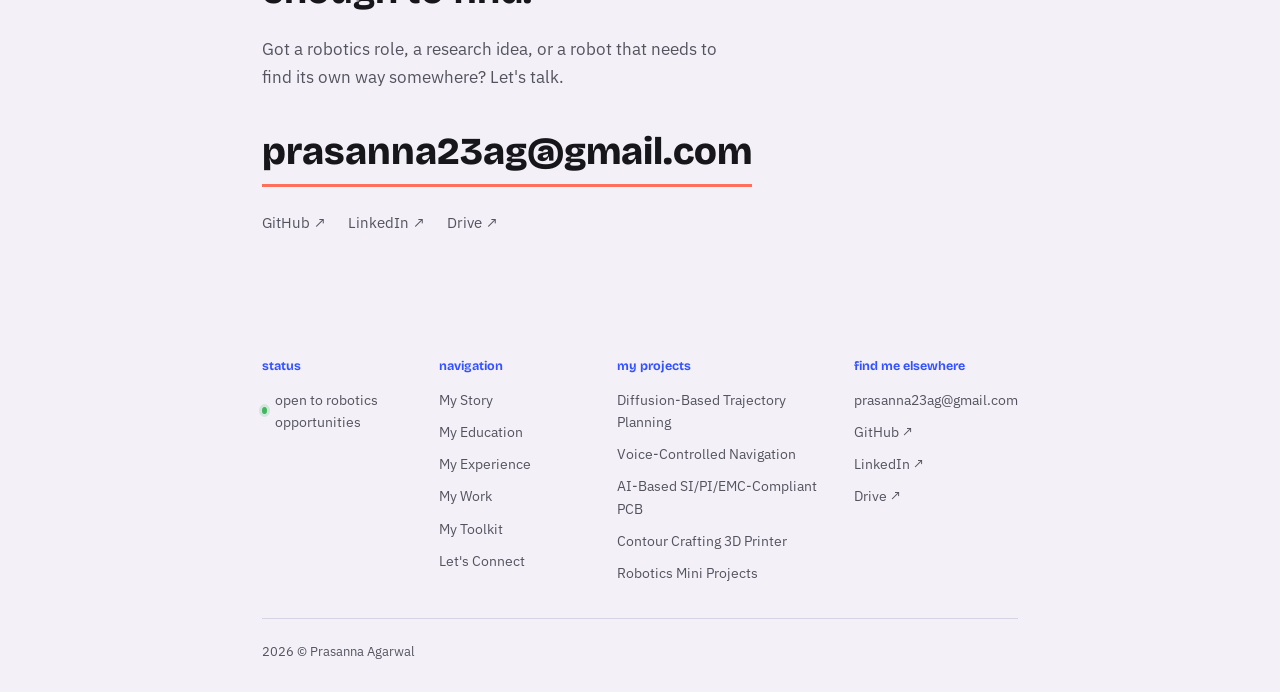
==== commit c45cc12e: "Update internship title in experience section" ====
--- a/index.html
+++ b/index.html
@@ -101,7 +101,7 @@
 
       <article class="experience-item">
         <div class="experience-head">
-          <h3>Robotics Software Engineer</h3>
+          <h3>Robotics Software Engineer (Internship)</h3>
           <span class="experience-dates">July 2026 to September 2026</span>
         </div>
         <p class="experience-org">MCS Robotics · Helsingborg, Sweden</p>
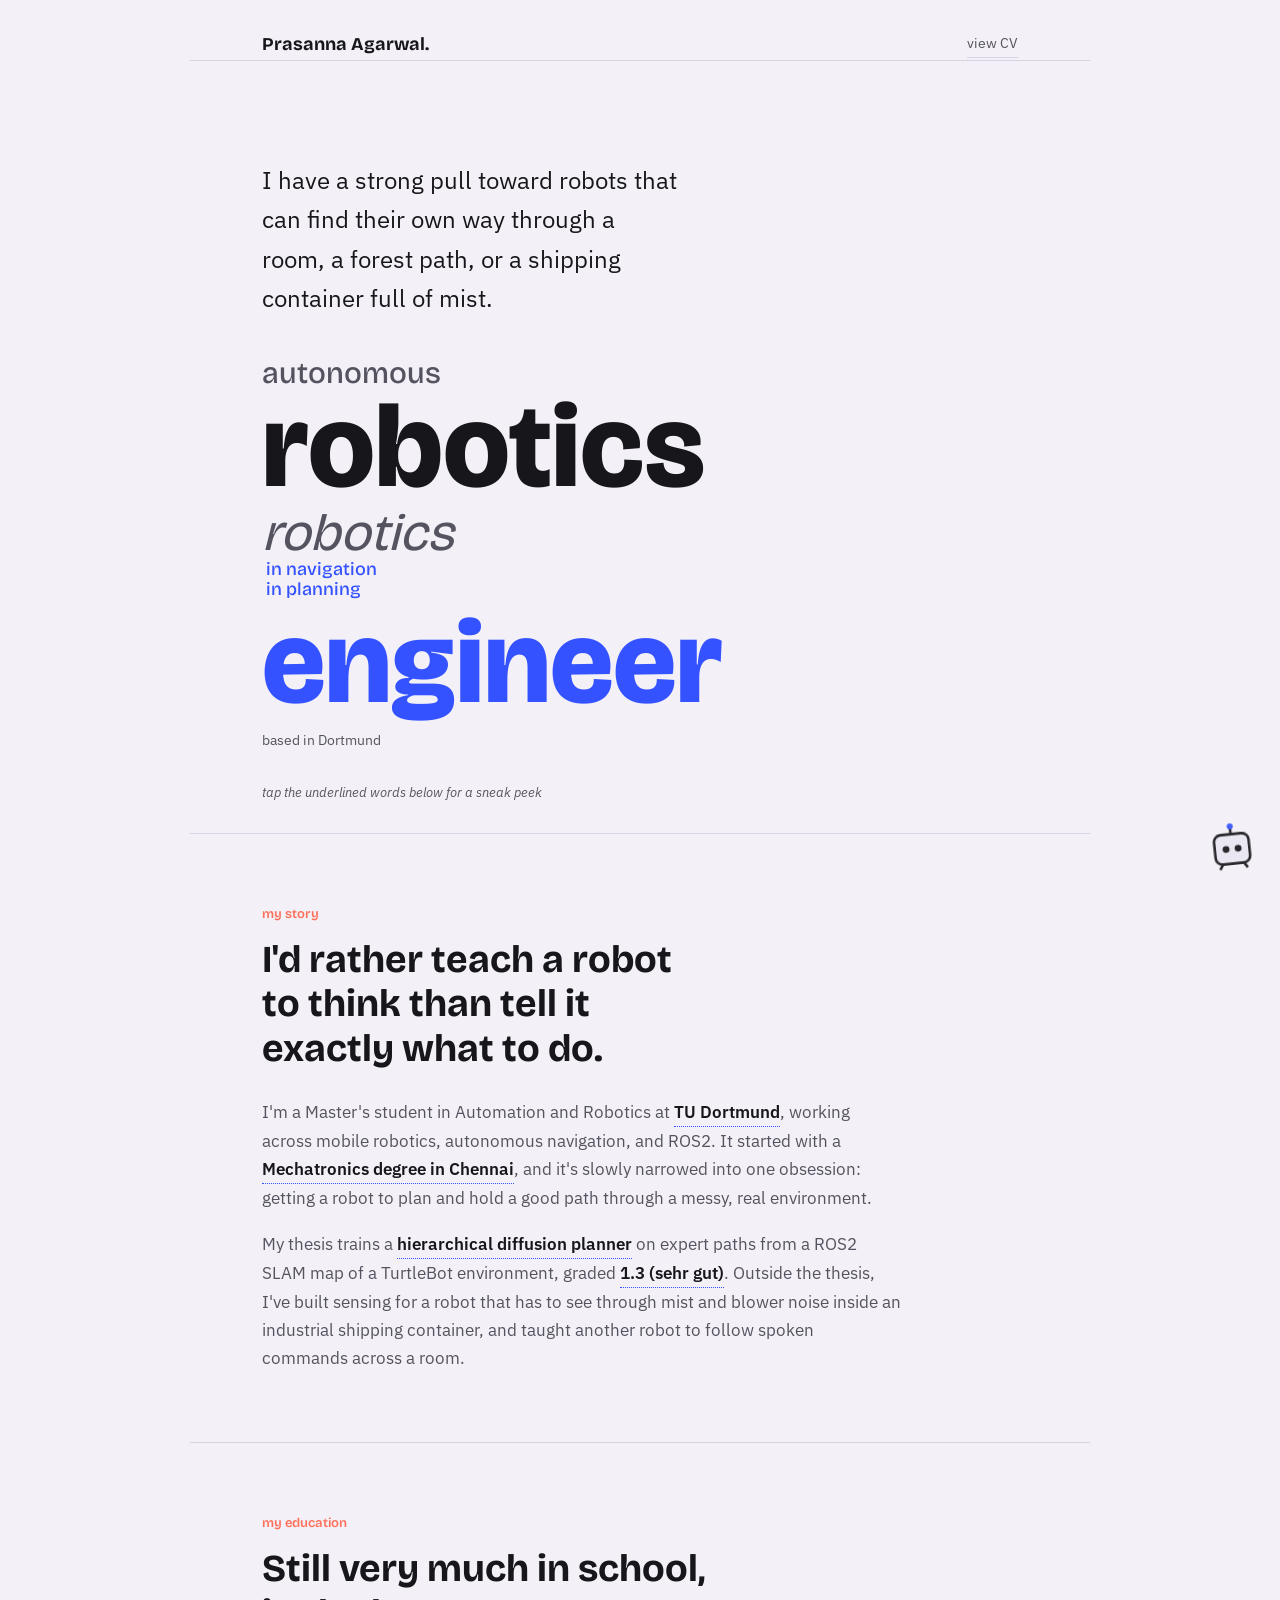
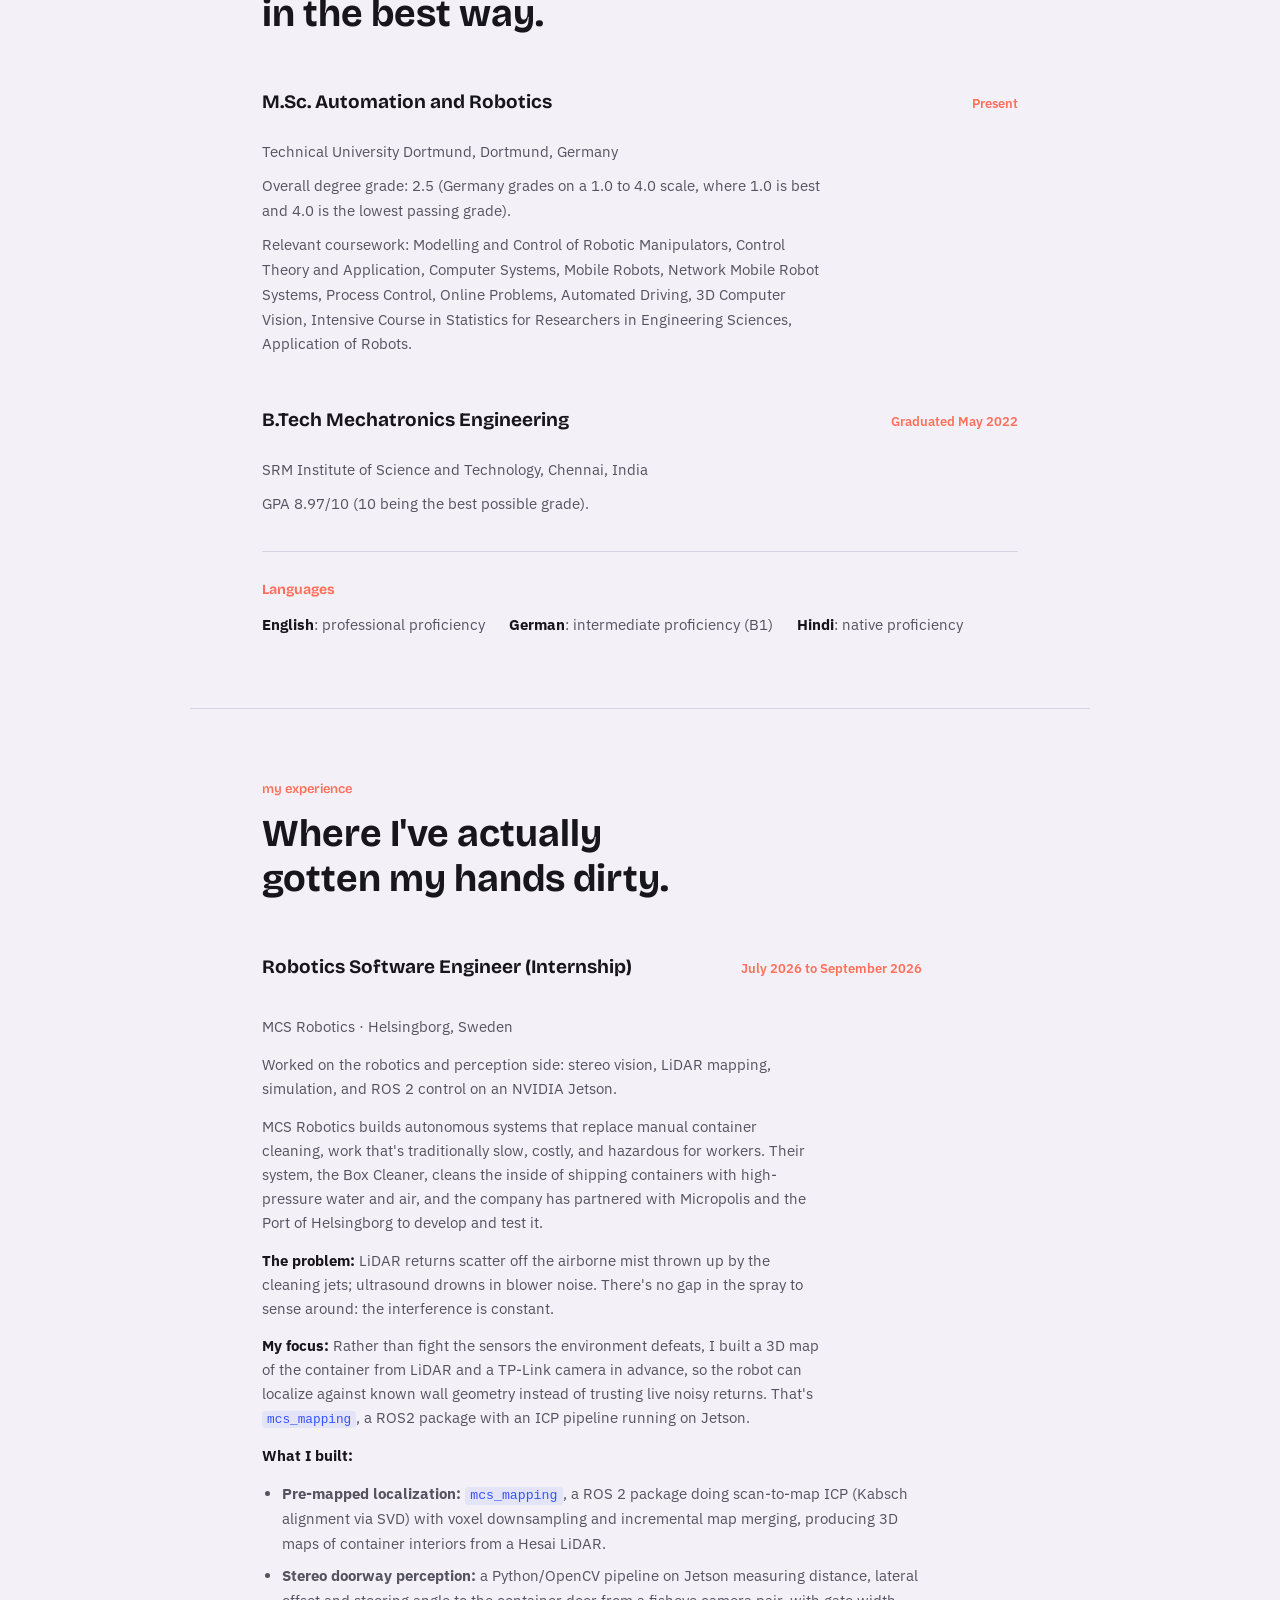
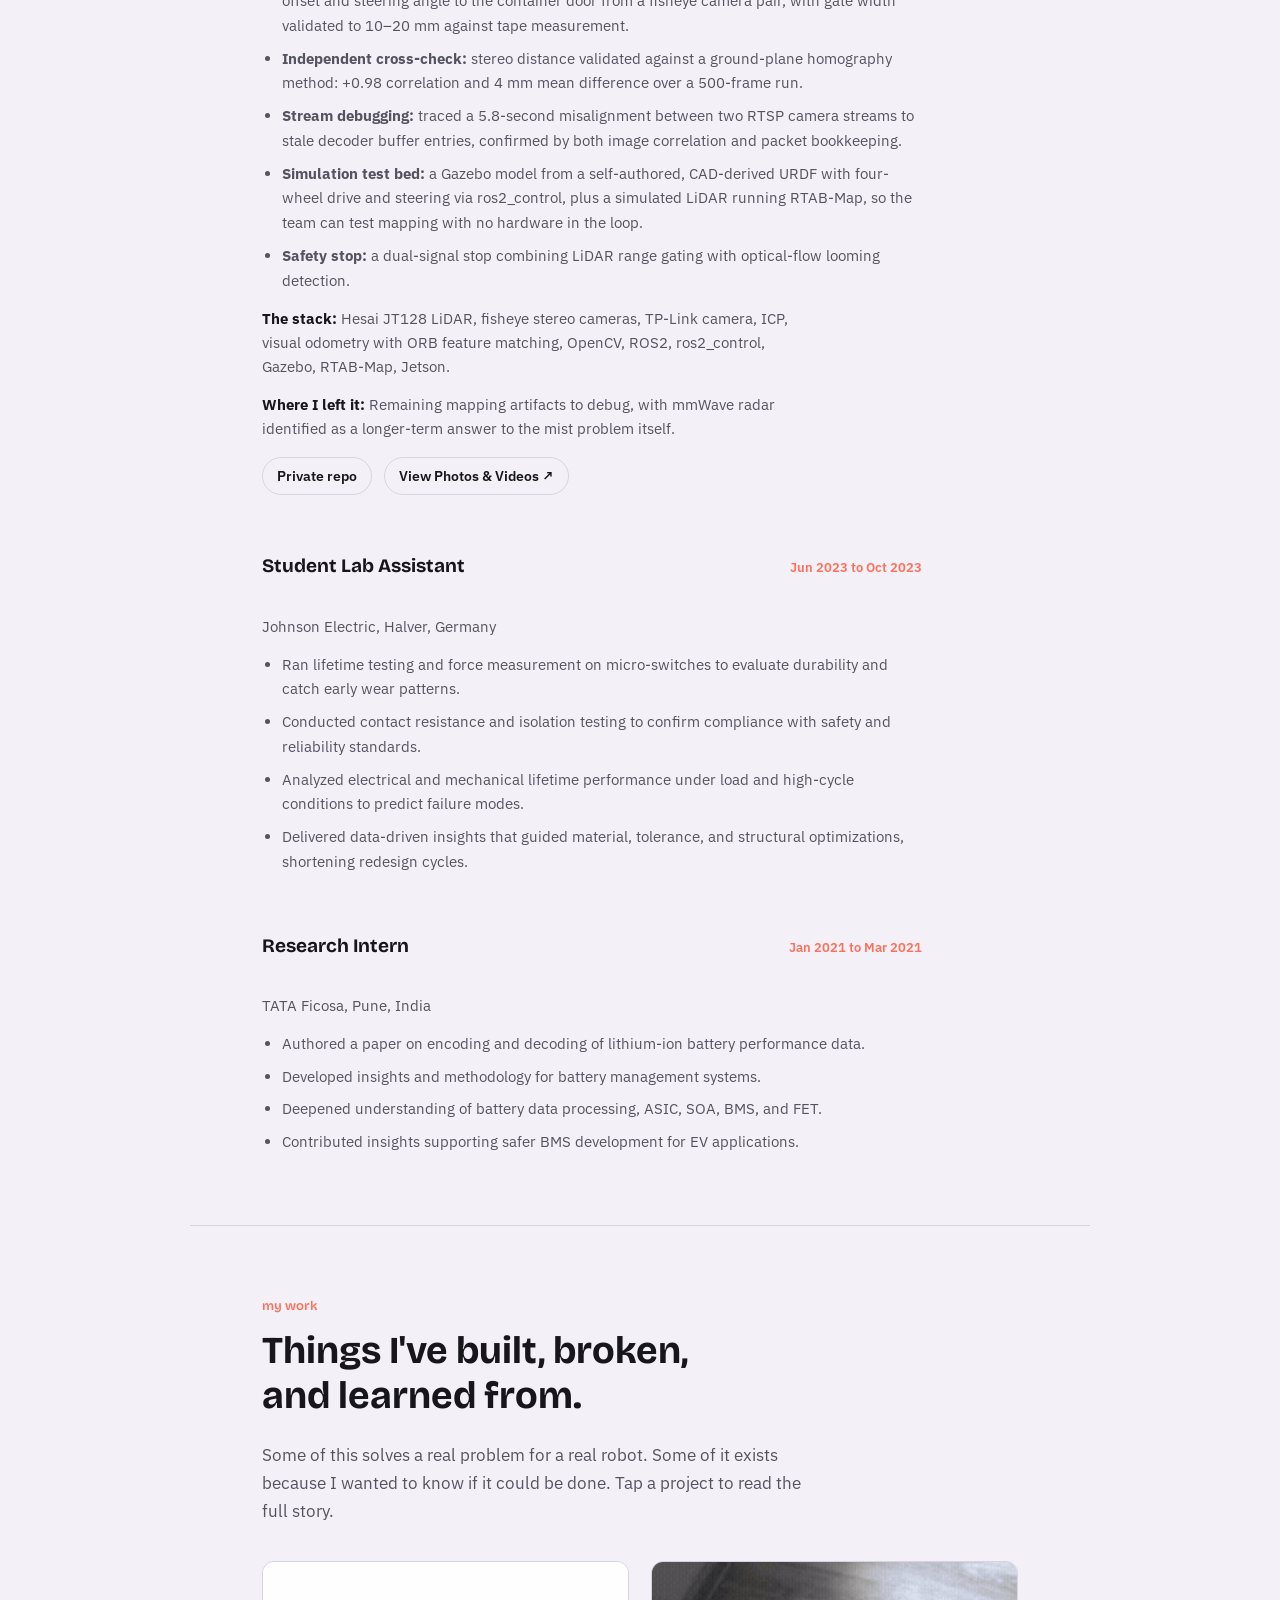
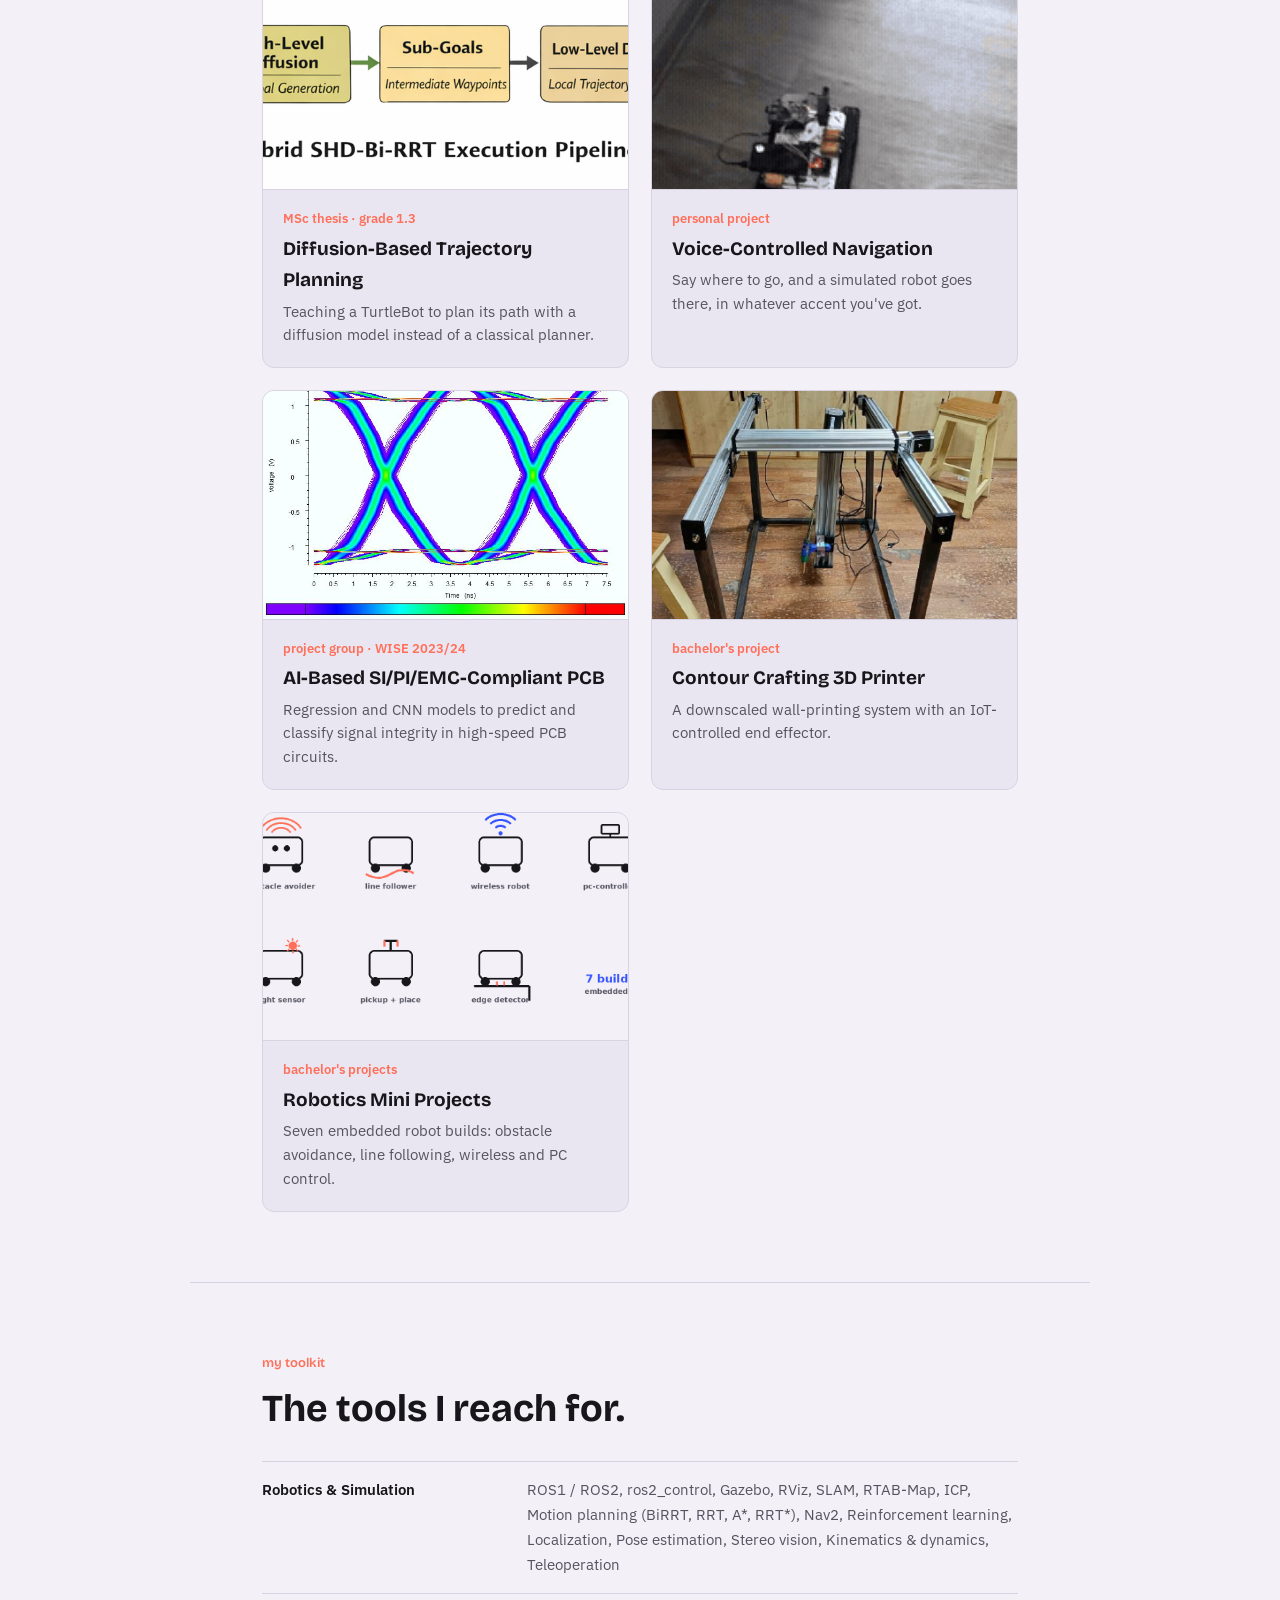
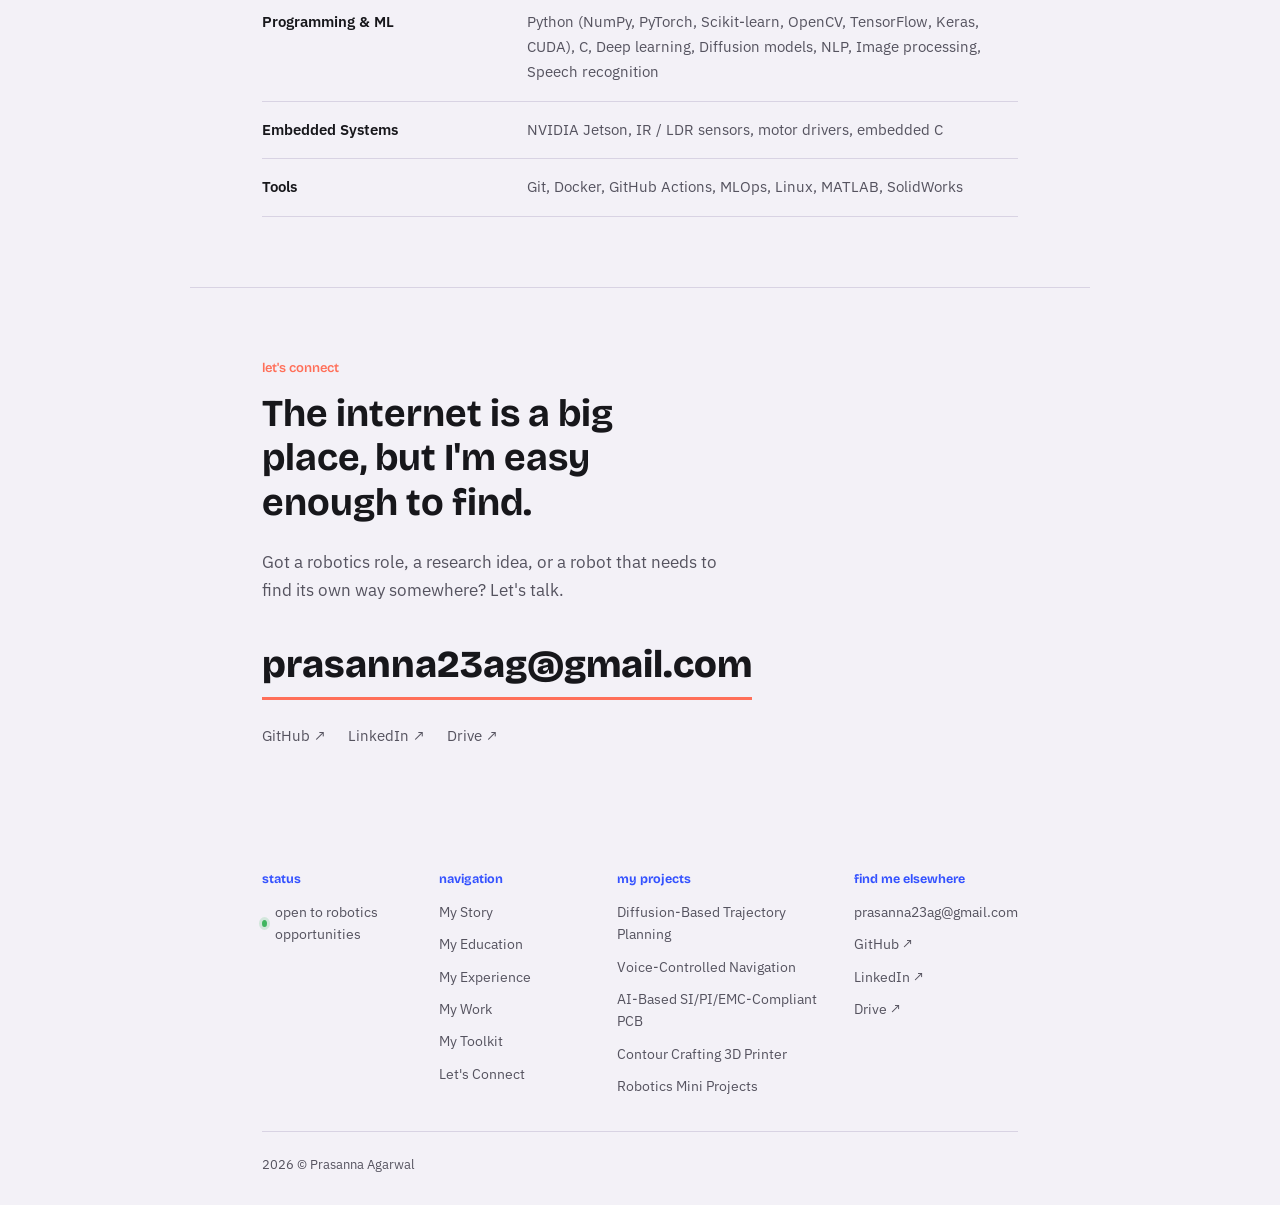
==== commit 8896361f: "Revise thesis and internship details in index.html Updated thesis description and experience details" ====
--- a/index.html
+++ b/index.html
@@ -48,11 +48,11 @@
         <button class="term" data-tip="B.Tech in Mechatronics Engineering, SRM Institute of Science and Technology, Chennai. Graduated May 2022.">Mechatronics degree in Chennai</button>,
         and it's slowly narrowed into one obsession: getting a robot to plan and hold a good path through a messy, real environment.
       </p>
-      <p>My thesis builds a
+      <p>My thesis trains a
         <button class="term" data-tip="A generative approach that learns to denoise random paths into smooth, collision-aware trajectories, trained on BiRRT-sampled paths.">hierarchical diffusion planner</button>
-        into a TurtleBot's navigation stack over ROS2 and Nav2, graded
+        on expert paths from a ROS2 SLAM map of a TurtleBot environment, graded
         <button class="term" data-tip="In Germany, 1.0 is the best possible grade and 4.0 is the minimum passing grade, so lower numbers mean a better result. 1.3 translates to sehr gut (very good).">1.3 (sehr gut)</button>.
-        Outside the thesis, I've been building sensing for a robot that has to see through mist and blower noise inside an industrial shipping container, and teaching another robot to follow spoken commands across a room.
+        Outside the thesis, I've built sensing for a robot that has to see through mist and blower noise inside an industrial shipping container, and taught another robot to follow spoken commands across a room.
       </p>
     </div>
   </section>
@@ -105,13 +105,22 @@
           <span class="experience-dates">July 2026 to September 2026</span>
         </div>
         <p class="experience-org">MCS Robotics · Helsingborg, Sweden</p>
-        <p class="experience-summary">Focused on the robotics and vision/perception side, including sensor fusion, deployment, model predictive control (MPC), and ROS control.</p>
+        <p class="experience-summary">Worked on the robotics and perception side: stereo vision, LiDAR mapping, simulation, and ROS 2 control on an NVIDIA Jetson.</p>
         <p class="experience-summary">MCS Robotics builds autonomous systems that replace manual container cleaning, work that's traditionally slow, costly, and hazardous for workers. Their system, the Box Cleaner, cleans the inside of shipping containers with high-pressure water and air, and the company has partnered with Micropolis and the Port of Helsingborg to develop and test it.</p>
 
         <p><strong>The problem:</strong> LiDAR returns scatter off the airborne mist thrown up by the cleaning jets; ultrasound drowns in blower noise. There's no gap in the spray to sense around: the interference is constant.</p>
-        <p><strong>My focus:</strong> Rather than fight the sensors the environment defeats, I'm building a 3D map of the container from LiDAR and a TP-Link camera in advance, so the robot can localize against known wall geometry instead of trusting live noisy returns. That's <code>mcs_mapping</code>, a ROS2 package with an ICP pipeline running on Jetson.</p>
-        <p><strong>The stack:</strong> Hesai JT128 LiDAR, TP-Link camera, ICP, visual odometry with ORB feature matching, ROS2, Jetson.</p>
-        <p><strong>Where it stands:</strong> Actively debugging mapping artifacts and exploring mmWave radar as a longer-term answer to the mist problem itself.</p>
+        <p><strong>My focus:</strong> Rather than fight the sensors the environment defeats, I built a 3D map of the container from LiDAR and a TP-Link camera in advance, so the robot can localize against known wall geometry instead of trusting live noisy returns. That's <code>mcs_mapping</code>, a ROS2 package with an ICP pipeline running on Jetson.</p>
+        <p><strong>What I built:</strong></p>
+        <ul class="experience-bullets">
+          <li><strong>Pre-mapped localization:</strong> <code>mcs_mapping</code>, a ROS 2 package doing scan-to-map ICP (Kabsch alignment via SVD) with voxel downsampling and incremental map merging, producing 3D maps of container interiors from a Hesai LiDAR.</li>
+          <li><strong>Stereo doorway perception:</strong> a Python/OpenCV pipeline on Jetson measuring distance, lateral offset and steering angle to the container door from a fisheye camera pair, with gate width validated to 10–20 mm against tape measurement.</li>
+          <li><strong>Independent cross-check:</strong> stereo distance validated against a ground-plane homography method: +0.98 correlation and 4 mm mean difference over a 500-frame run.</li>
+          <li><strong>Stream debugging:</strong> traced a 5.8-second misalignment between two RTSP camera streams to stale decoder buffer entries, confirmed by both image correlation and packet bookkeeping.</li>
+          <li><strong>Simulation test bed:</strong> a Gazebo model from a self-authored, CAD-derived URDF with four-wheel drive and steering via ros2_control, plus a simulated LiDAR running RTAB-Map, so the team can test mapping with no hardware in the loop.</li>
+          <li><strong>Safety stop:</strong> a dual-signal stop combining LiDAR range gating with optical-flow looming detection.</li>
+        </ul>
+        <p><strong>The stack:</strong> Hesai JT128 LiDAR, fisheye stereo cameras, TP-Link camera, ICP, visual odometry with ORB feature matching, OpenCV, ROS2, ros2_control, Gazebo, RTAB-Map, Jetson.</p>
+        <p><strong>Where I left it:</strong> Remaining mapping artifacts to debug, with mmWave radar identified as a longer-term answer to the mist problem itself.</p>
         <div class="project-links">
           <span class="project-link project-link--disabled" title="Codebase is private, but happy to walk through it on request.">Private repo</span>
           <a href="https://drive.google.com/drive/folders/1SlCidg65zBH02y6t_Sd1YKr3TYtQ-ye1?usp=drive_link" class="project-link" target="_blank" rel="noopener">View Photos & Videos ↗</a>
@@ -165,7 +174,7 @@
           <span class="project-tag">MSc thesis · grade 1.3</span>
           <h3>Diffusion-Based Trajectory Planning</h3>
           <p>Teaching a TurtleBot to plan its path with a diffusion model instead of a classical planner.</p>
-          <span class="project-peek">Python · PyTorch · ROS2 · Nav2 · SLAM</span>
+          <span class="project-peek">Python · PyTorch · ROS2 · SLAM · Gym</span>
         </div>
       </a>
 
@@ -228,15 +237,15 @@
     <div class="toolkit-list">
       <div class="toolkit-row">
         <span class="toolkit-cat">Robotics &amp; Simulation</span>
-        <span class="toolkit-items">ROS1 / ROS2, Gazebo, RViz, SLAM, Motion planning (BiRRT, RRT, A*, RRT*), Nav2, Reinforcement learning, Localization, Pose estimation, Kinematics &amp; dynamics, Teleoperation</span>
+        <span class="toolkit-items">ROS1 / ROS2, ros2_control, Gazebo, RViz, SLAM, RTAB-Map, ICP, Motion planning (BiRRT, RRT, A*, RRT*), Nav2, Reinforcement learning, Localization, Pose estimation, Stereo vision, Kinematics &amp; dynamics, Teleoperation</span>
       </div>
       <div class="toolkit-row">
         <span class="toolkit-cat">Programming &amp; ML</span>
-        <span class="toolkit-items">Python (NumPy, PyTorch, Scikit-learn, OpenCV, TensorFlow, Keras, CUDA), C, Deep learning, NLP, Image processing, Speech recognition</span>
+        <span class="toolkit-items">Python (NumPy, PyTorch, Scikit-learn, OpenCV, TensorFlow, Keras, CUDA), C, Deep learning, Diffusion models, NLP, Image processing, Speech recognition</span>
       </div>
       <div class="toolkit-row">
         <span class="toolkit-cat">Embedded Systems</span>
-        <span class="toolkit-items">IR / LDR sensors, motor drivers, embedded C</span>
+        <span class="toolkit-items">NVIDIA Jetson, IR / LDR sensors, motor drivers, embedded C</span>
       </div>
       <div class="toolkit-row">
         <span class="toolkit-cat">Tools</span>
--- a/style.css
+++ b/style.css
@@ -781,3 +781,43 @@
     row-gap: 30px;
   }
 }
+/* ============================================
+   RESULTS TABLE (thesis page)
+   ============================================ */
+.results-table-wrap {
+  overflow-x: auto;
+  margin: 4px 0 10px;
+}
+.results-table {
+  width: 100%;
+  min-width: 420px;
+  border-collapse: collapse;
+  font-size: 14.5px;
+  border: 1px solid var(--line);
+}
+.results-table th,
+.results-table td {
+  padding: 10px 14px;
+  border: 1px solid var(--line);
+  text-align: left;
+}
+.results-table thead th {
+  font-weight: 600;
+  color: var(--ink);
+  background: var(--paper-2);
+}
+.results-table tbody th {
+  font-weight: 500;
+  color: var(--text-soft);
+}
+.results-table td {
+  color: var(--ink);
+  font-variant-numeric: tabular-nums;
+}
+.results-table tbody tr:nth-child(even) {
+  background: var(--paper-2);
+}
+.results-note {
+  font-size: 13px;
+  color: var(--text-soft);
+}
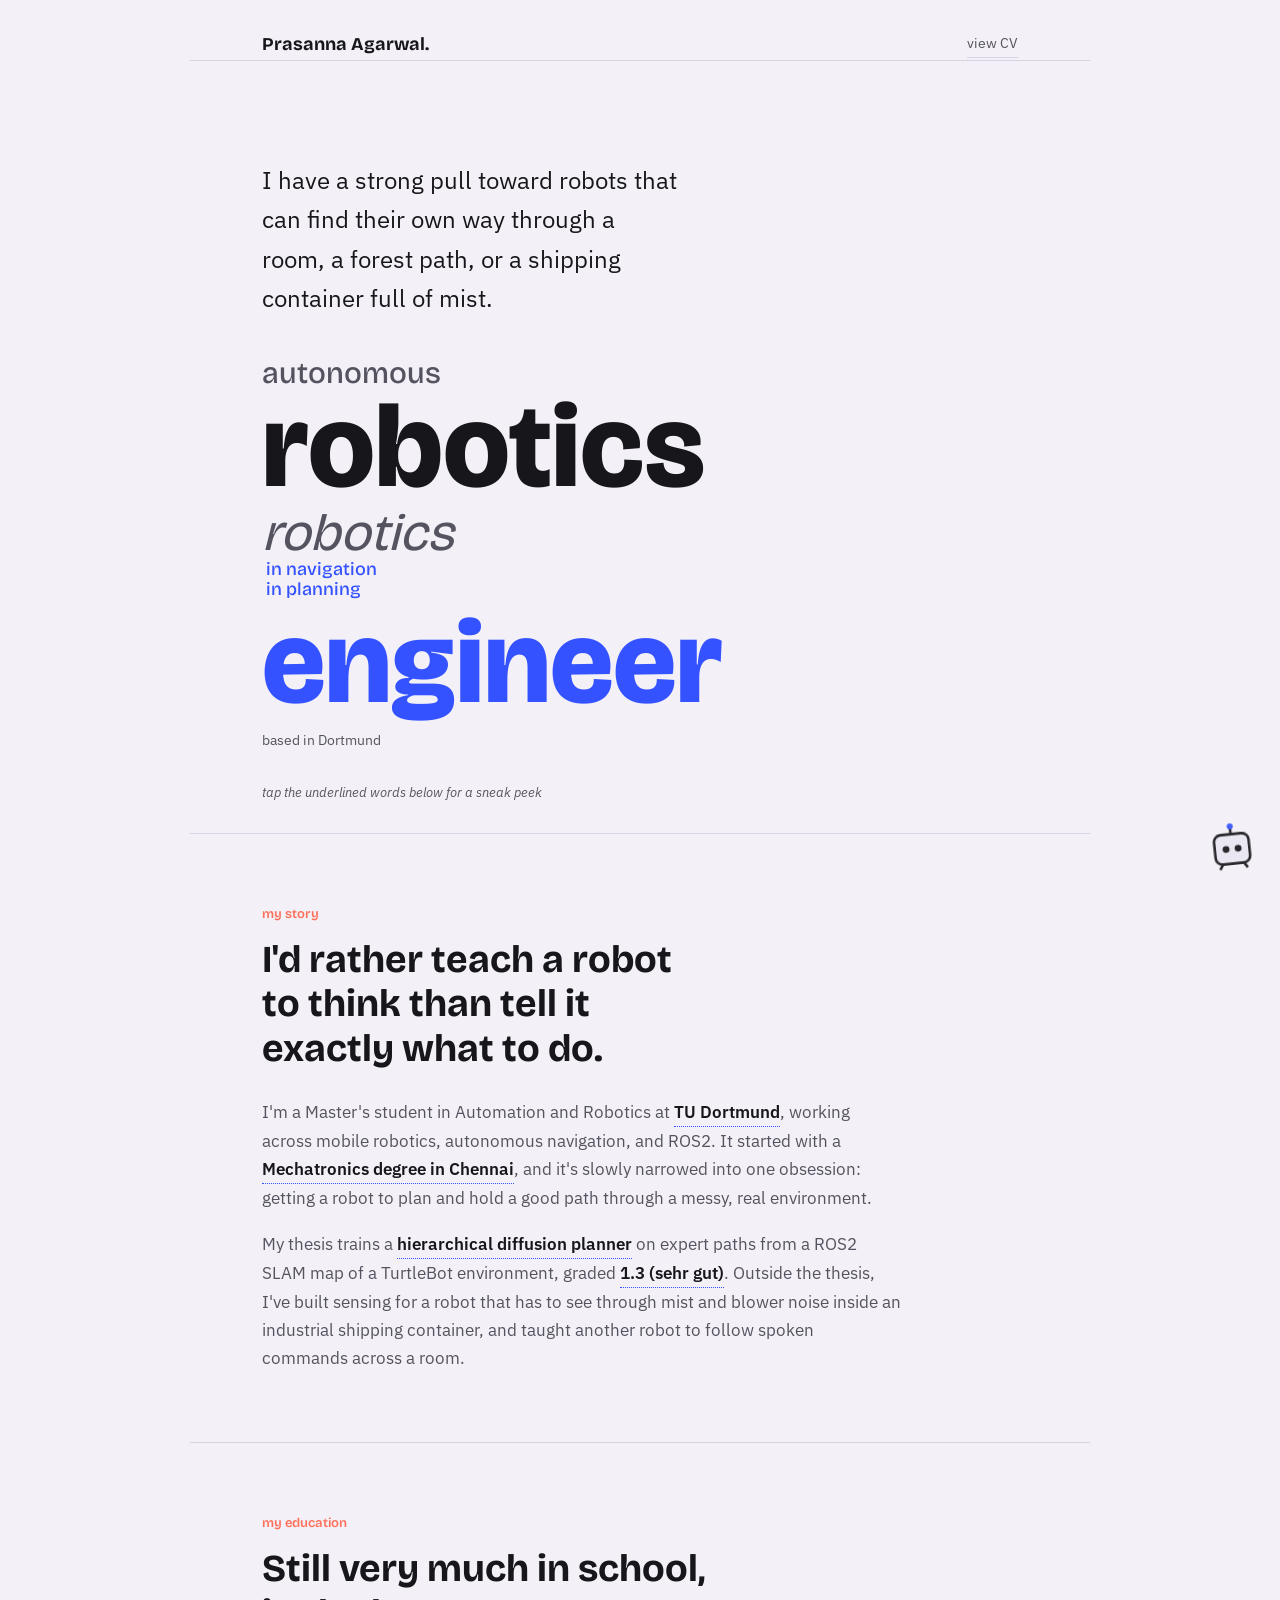
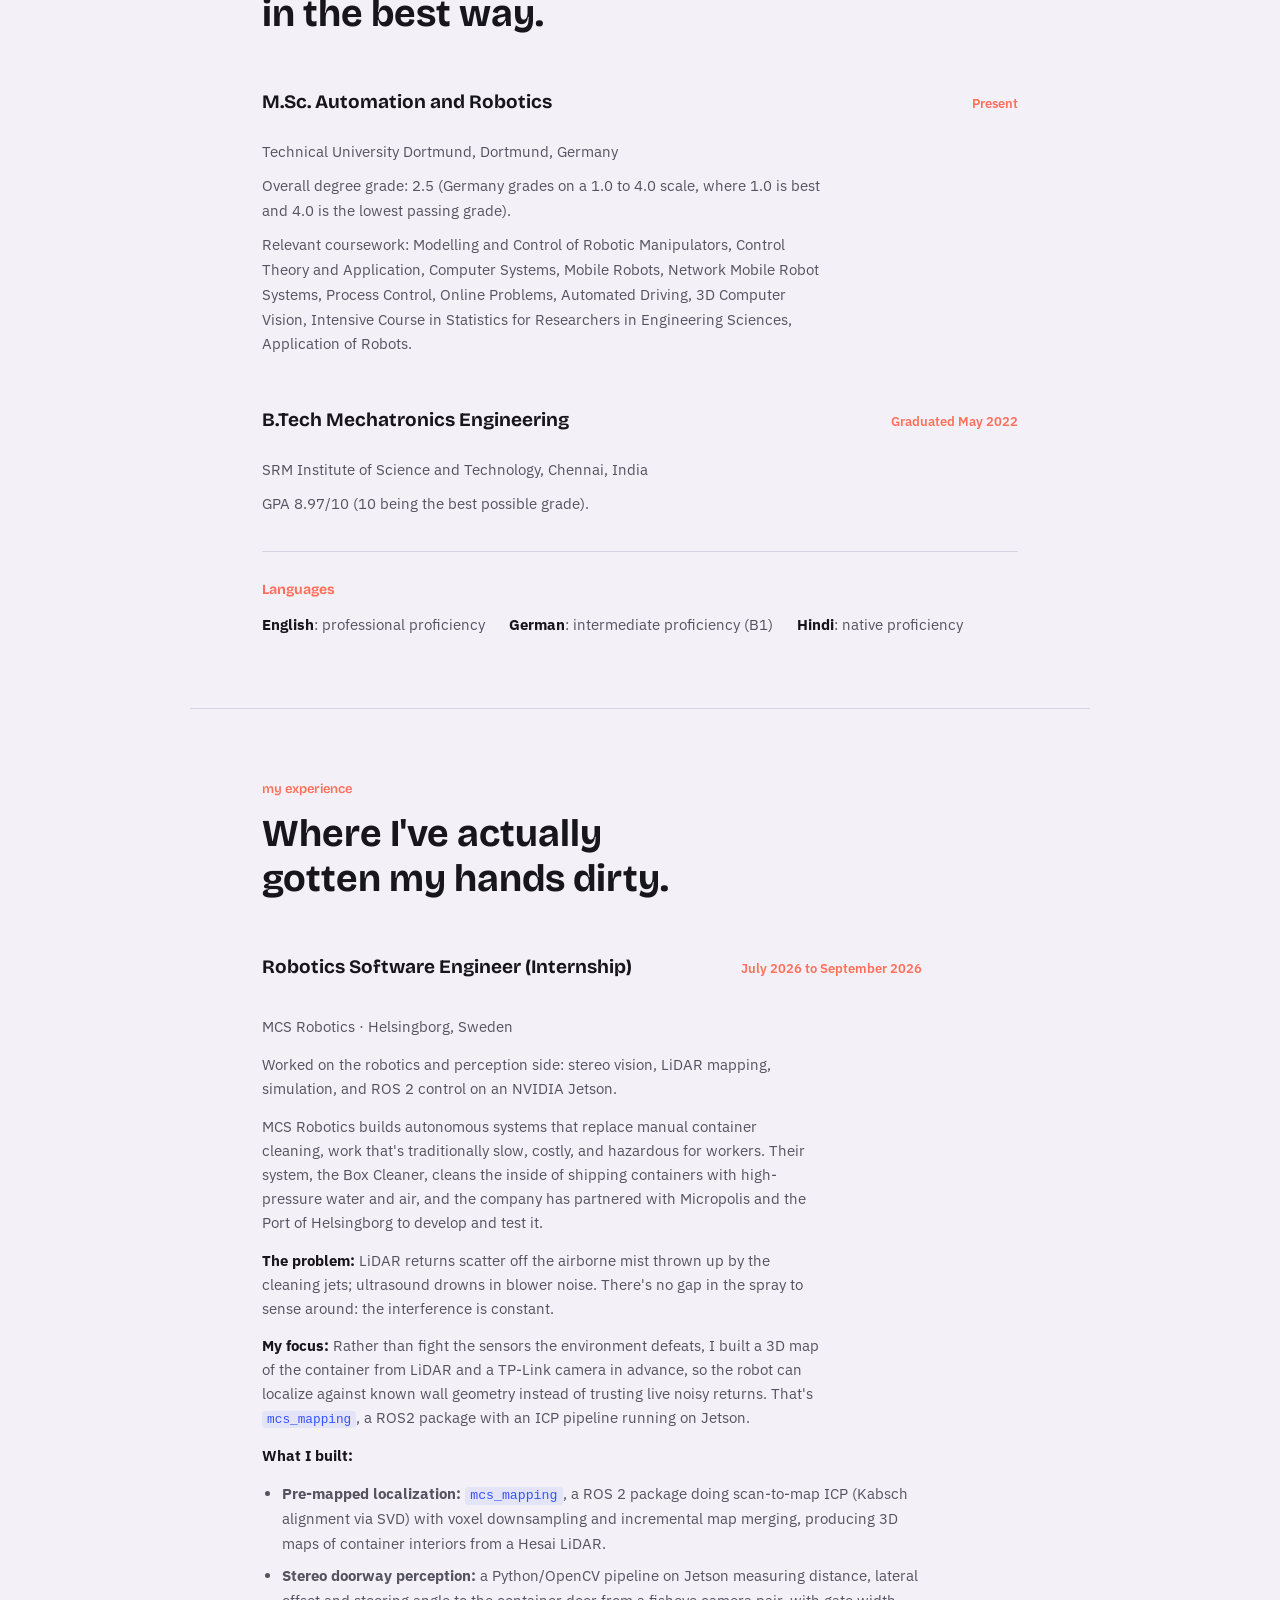
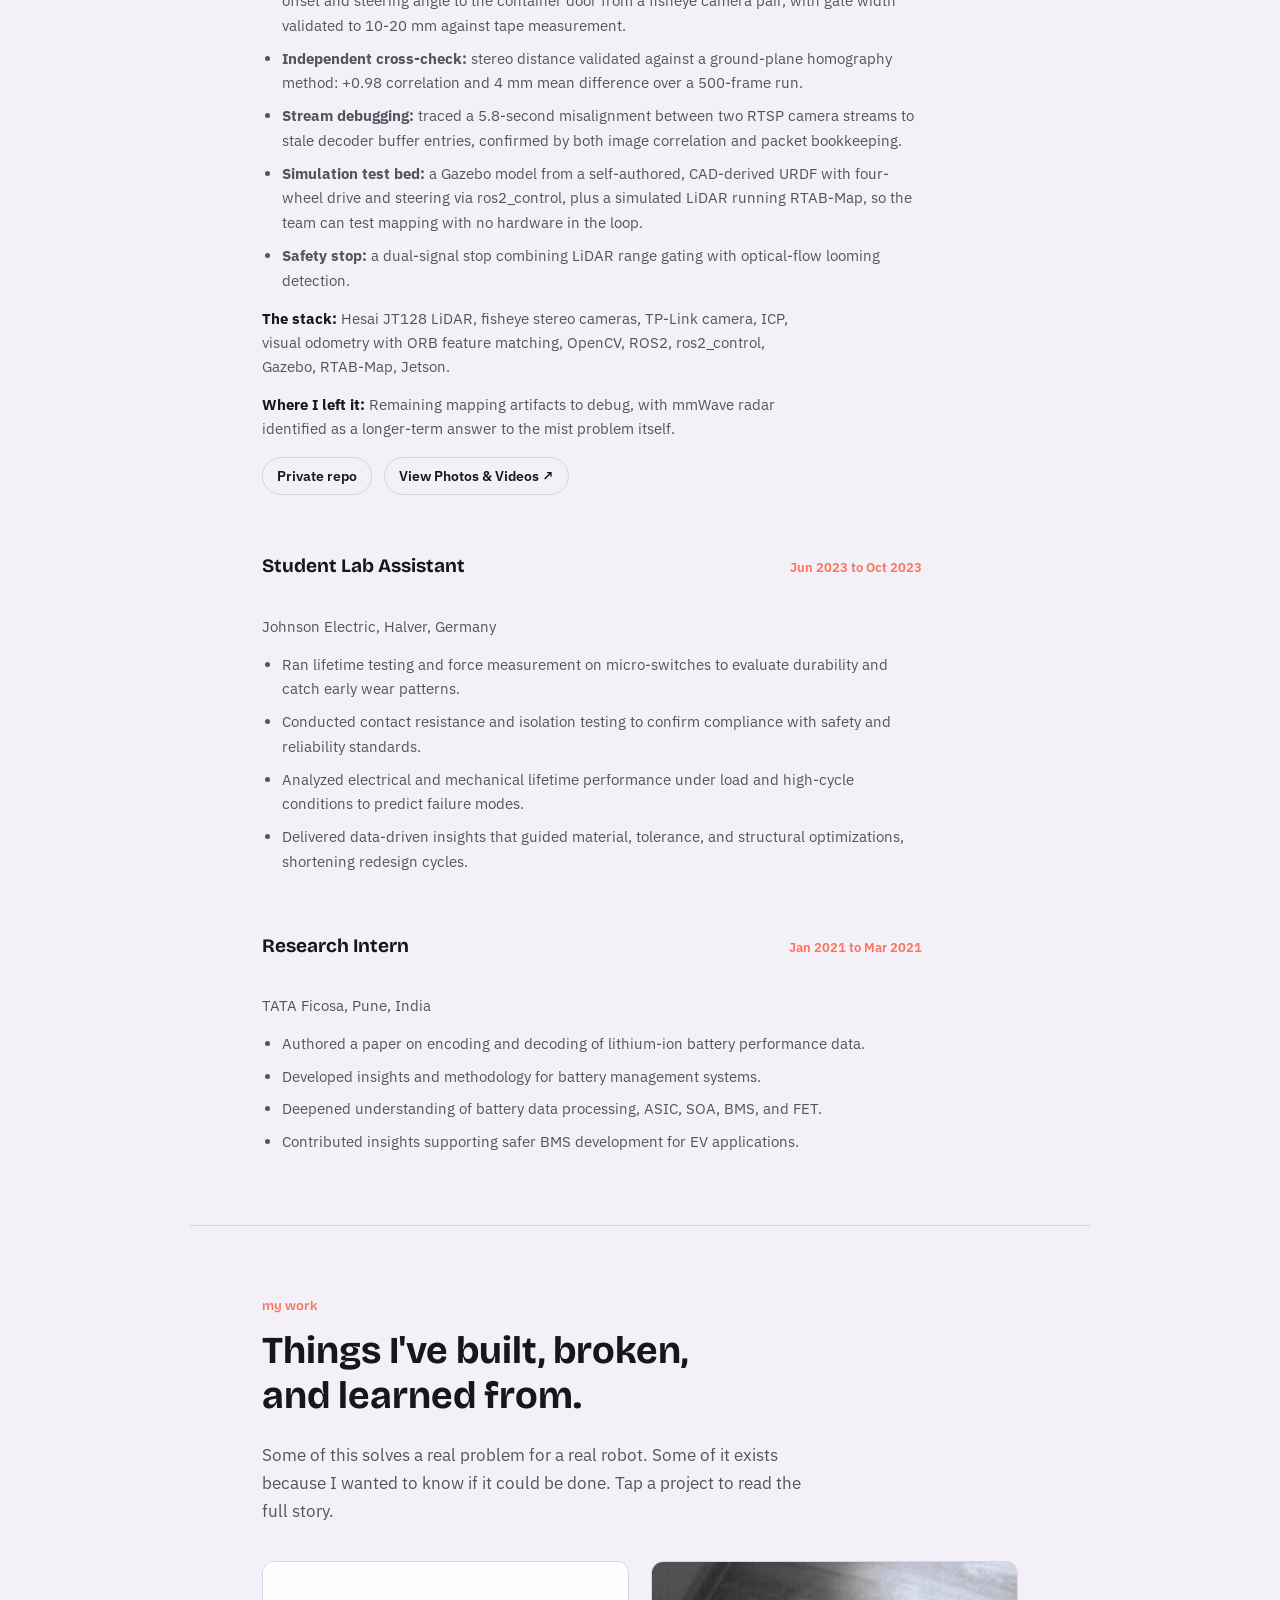
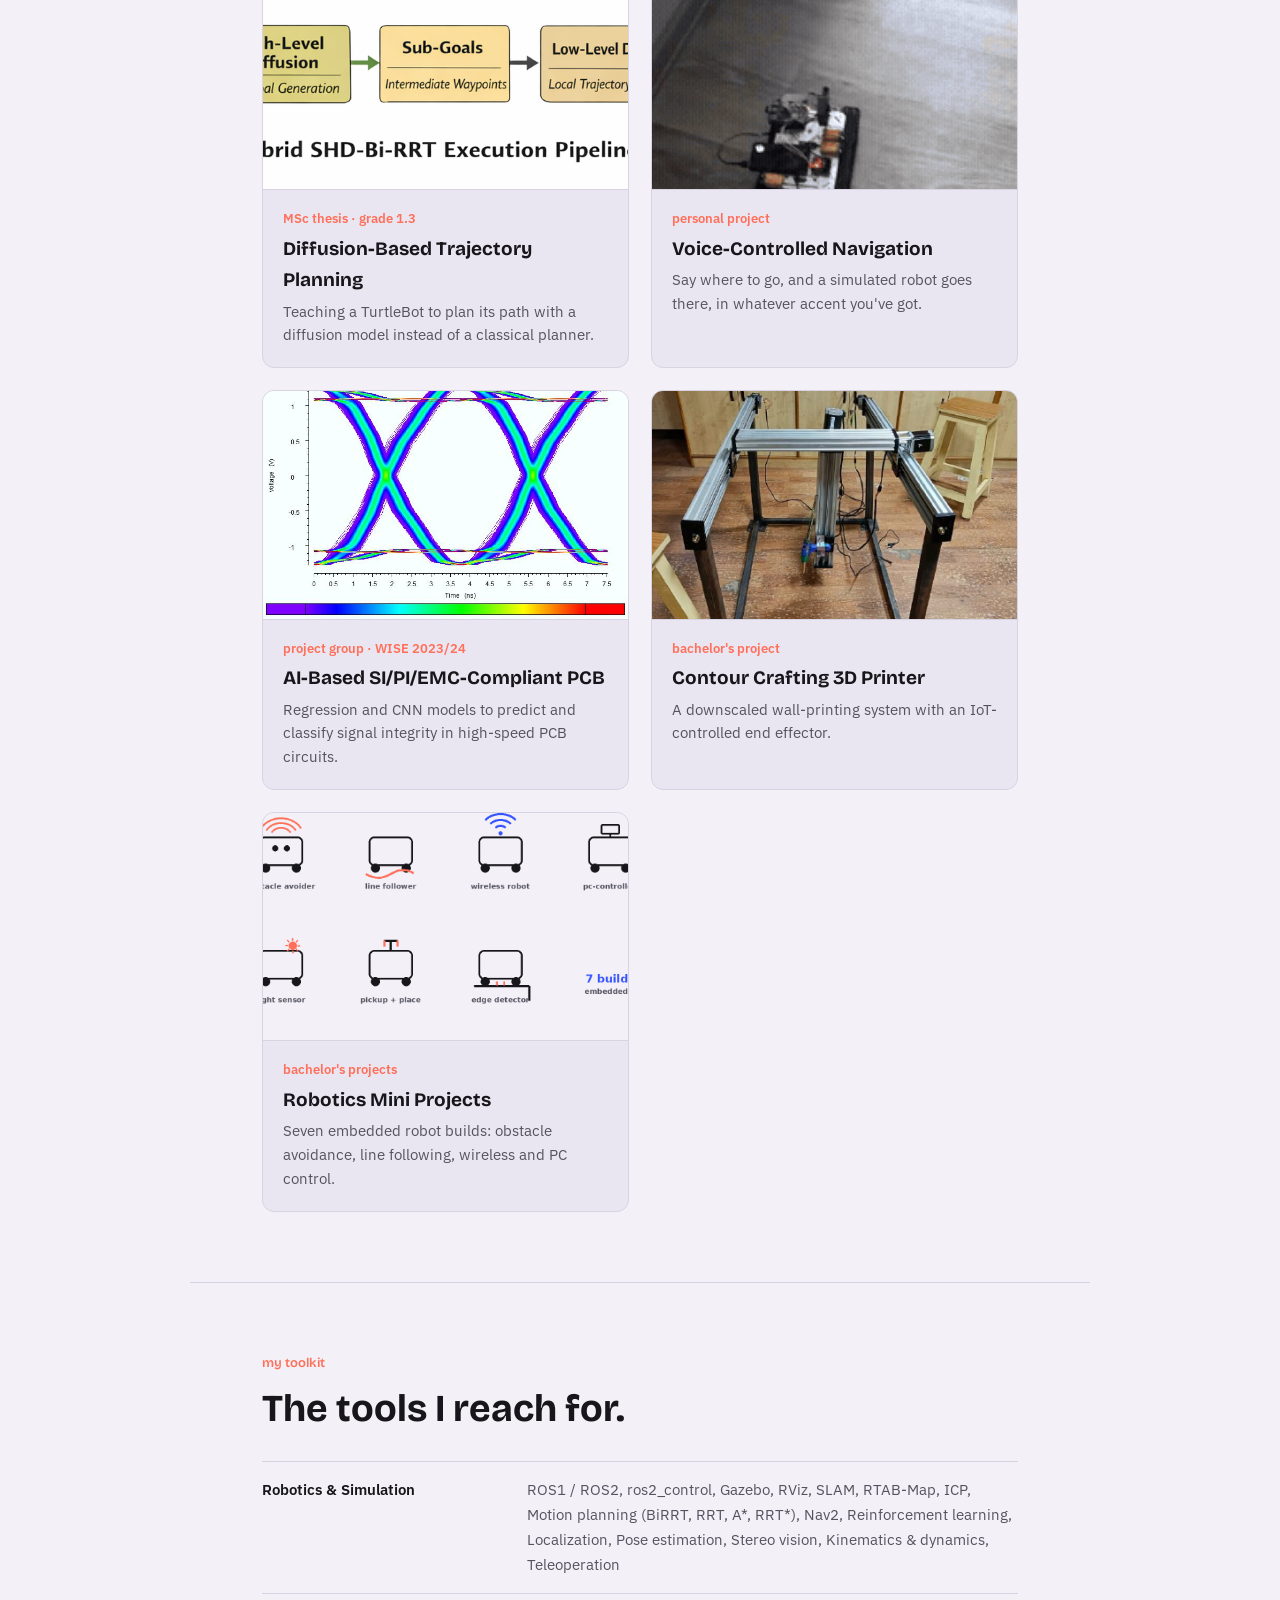
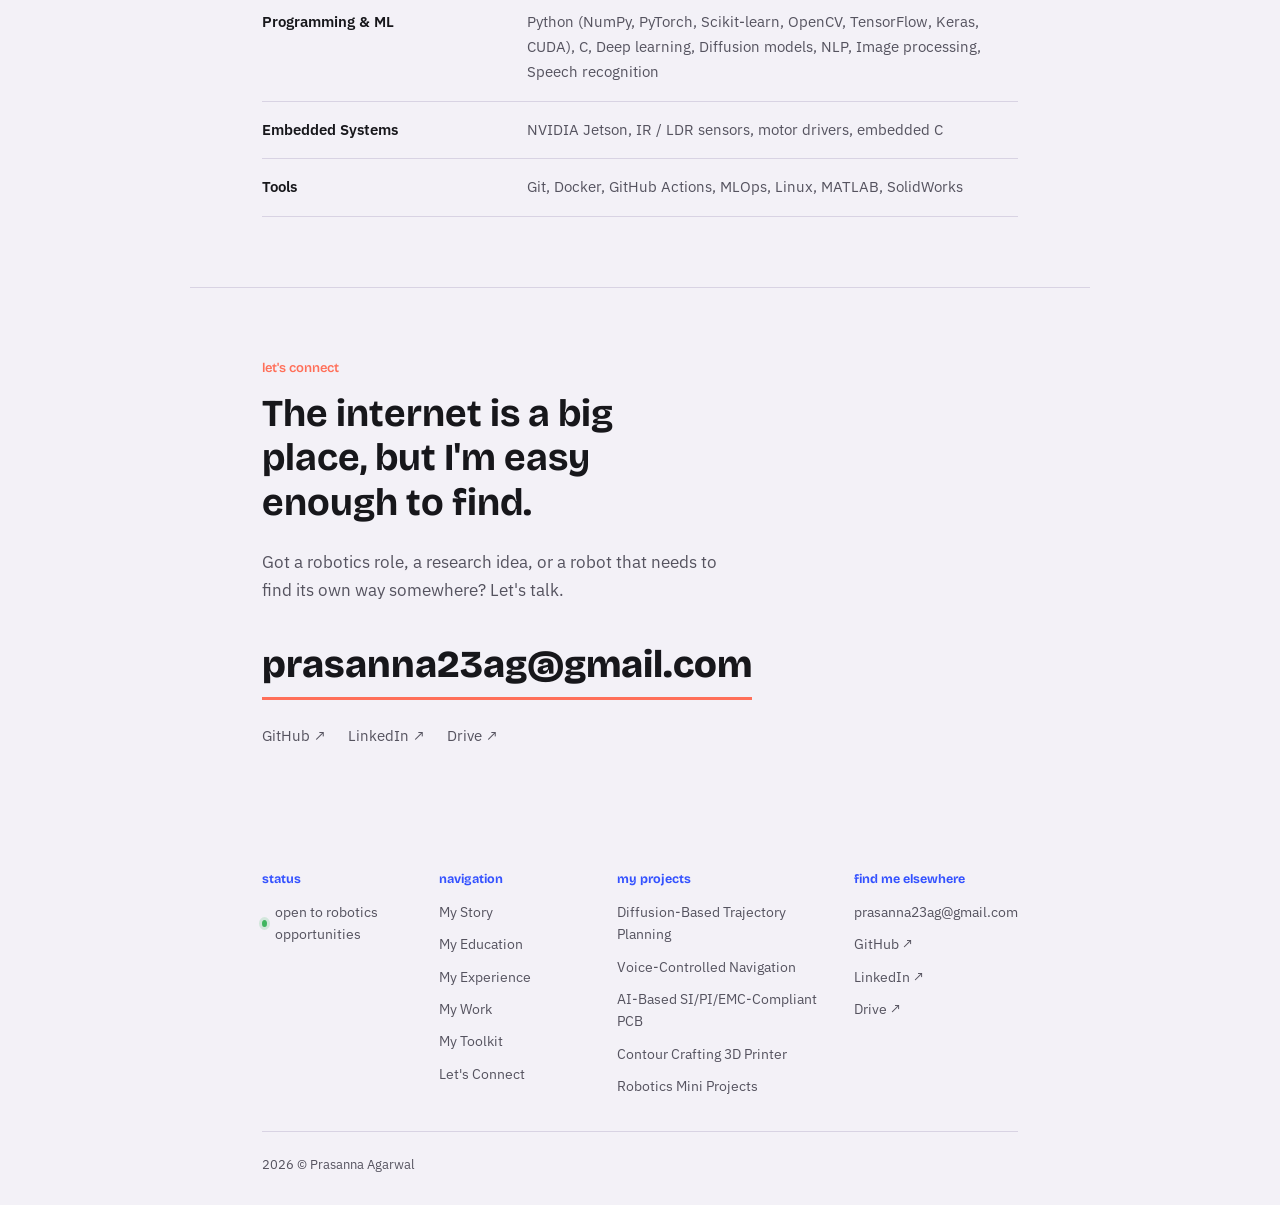
==== commit 17501dd3: "Update index.html" ====
--- a/index.html
+++ b/index.html
@@ -113,7 +113,7 @@
         <p><strong>What I built:</strong></p>
         <ul class="experience-bullets">
           <li><strong>Pre-mapped localization:</strong> <code>mcs_mapping</code>, a ROS 2 package doing scan-to-map ICP (Kabsch alignment via SVD) with voxel downsampling and incremental map merging, producing 3D maps of container interiors from a Hesai LiDAR.</li>
-          <li><strong>Stereo doorway perception:</strong> a Python/OpenCV pipeline on Jetson measuring distance, lateral offset and steering angle to the container door from a fisheye camera pair, with gate width validated to 10–20 mm against tape measurement.</li>
+          <li><strong>Stereo doorway perception:</strong> a Python/OpenCV pipeline on Jetson measuring distance, lateral offset and steering angle to the container door from a fisheye camera pair, with gate width validated to 10-20 mm against tape measurement.</li>
           <li><strong>Independent cross-check:</strong> stereo distance validated against a ground-plane homography method: +0.98 correlation and 4 mm mean difference over a 500-frame run.</li>
           <li><strong>Stream debugging:</strong> traced a 5.8-second misalignment between two RTSP camera streams to stale decoder buffer entries, confirmed by both image correlation and packet bookkeeping.</li>
           <li><strong>Simulation test bed:</strong> a Gazebo model from a self-authored, CAD-derived URDF with four-wheel drive and steering via ros2_control, plus a simulated LiDAR running RTAB-Map, so the team can test mapping with no hardware in the loop.</li>
